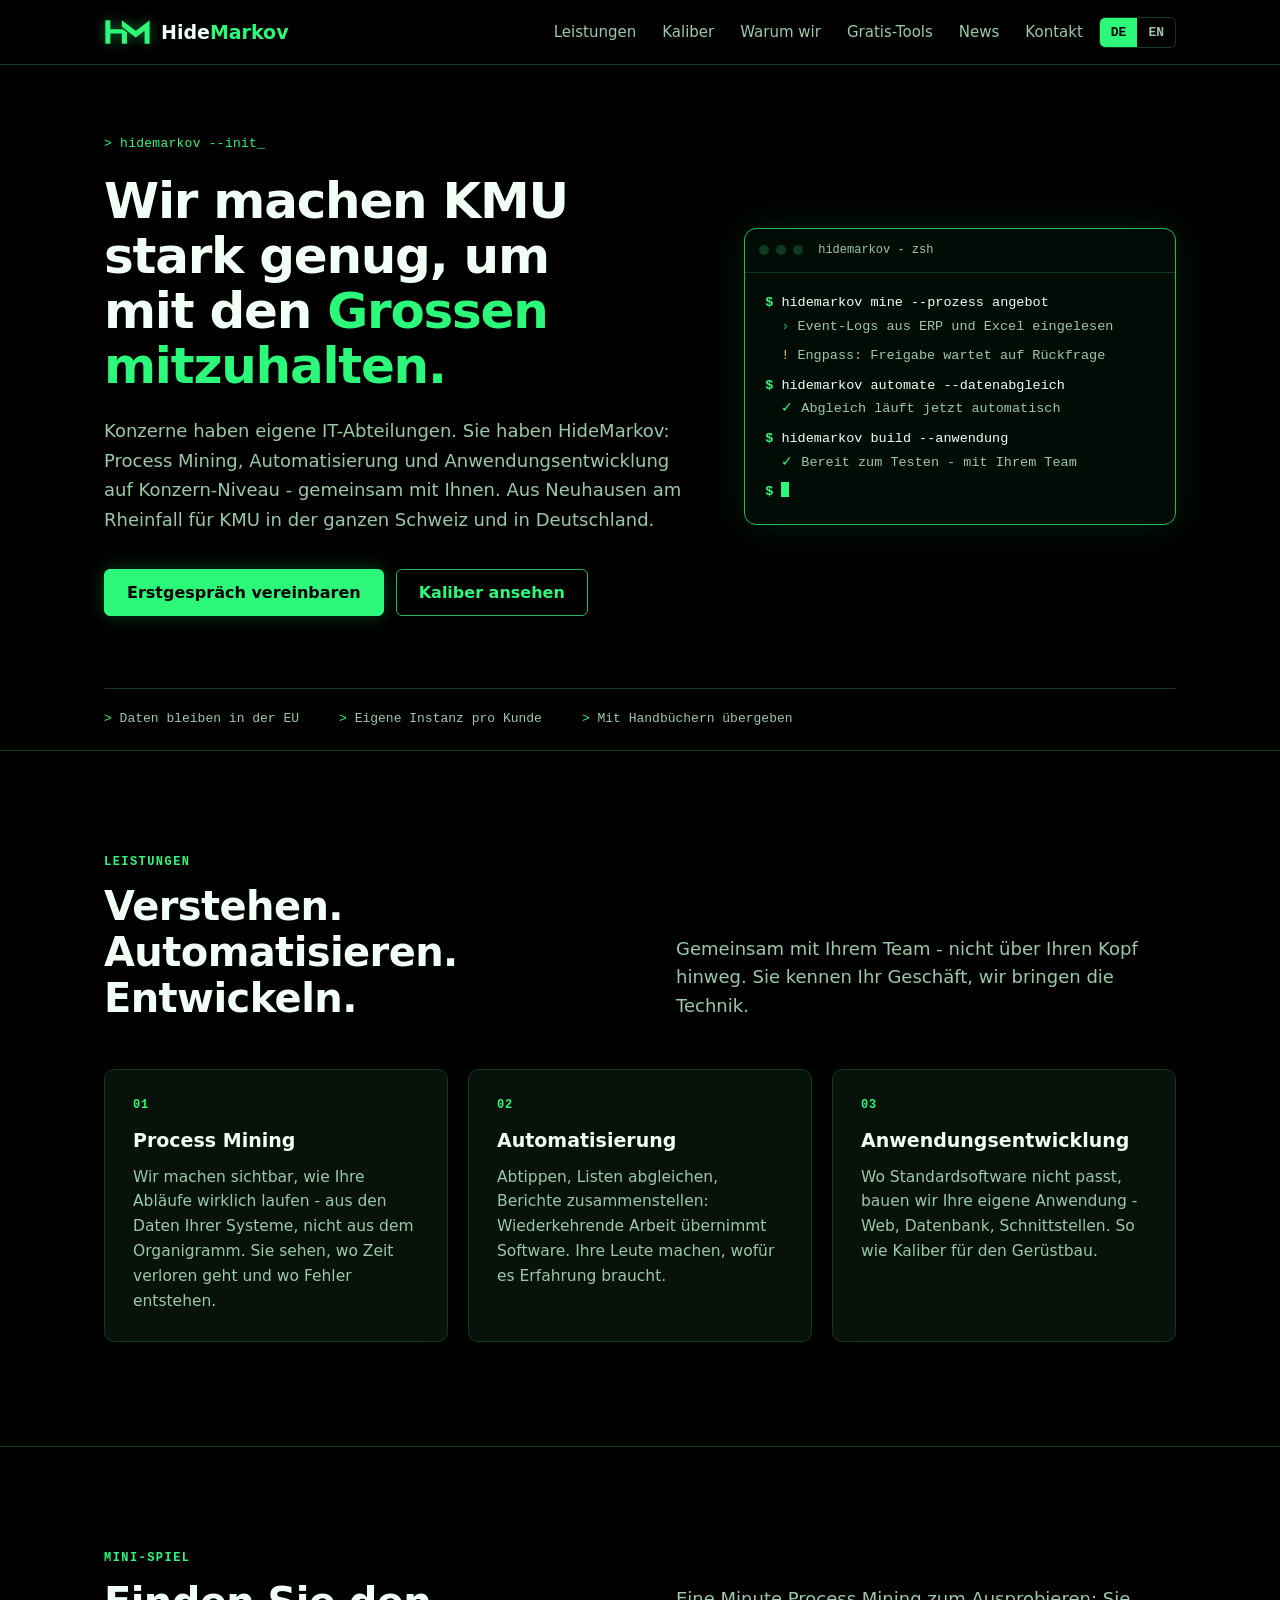
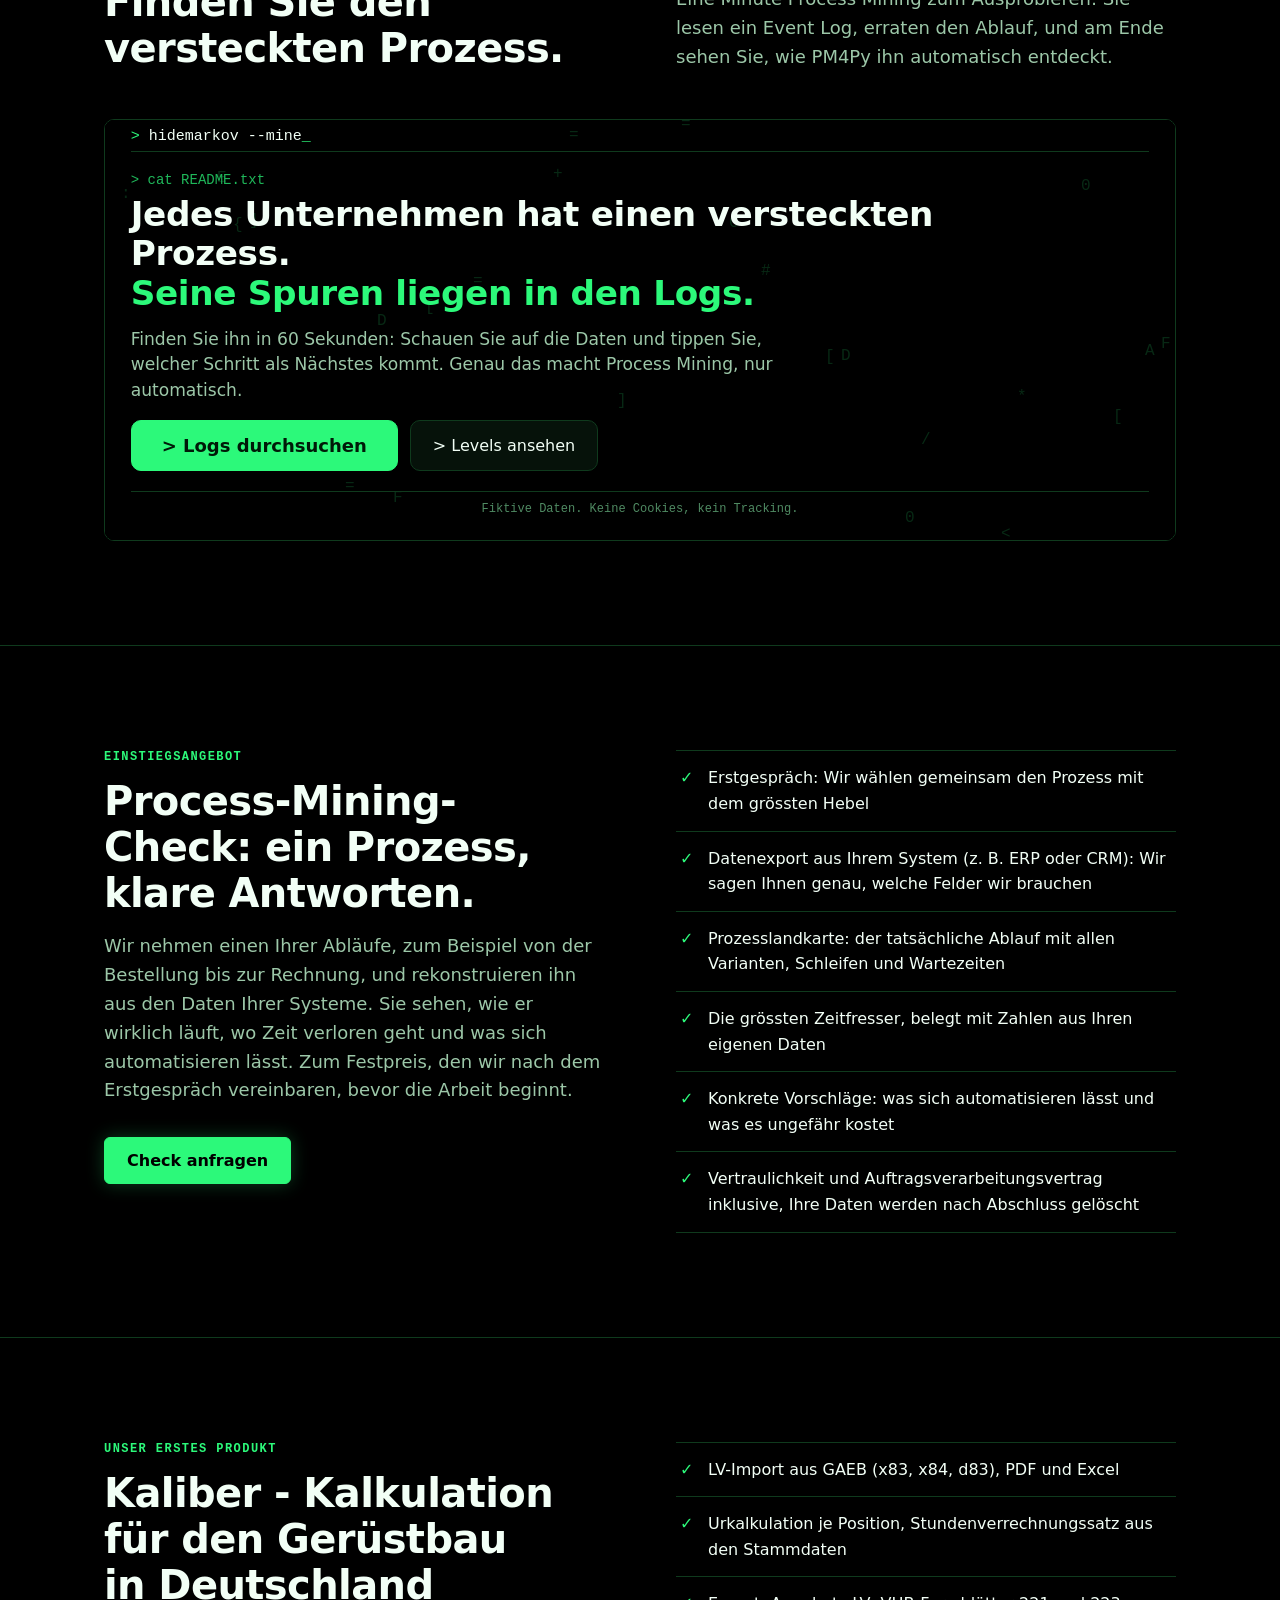
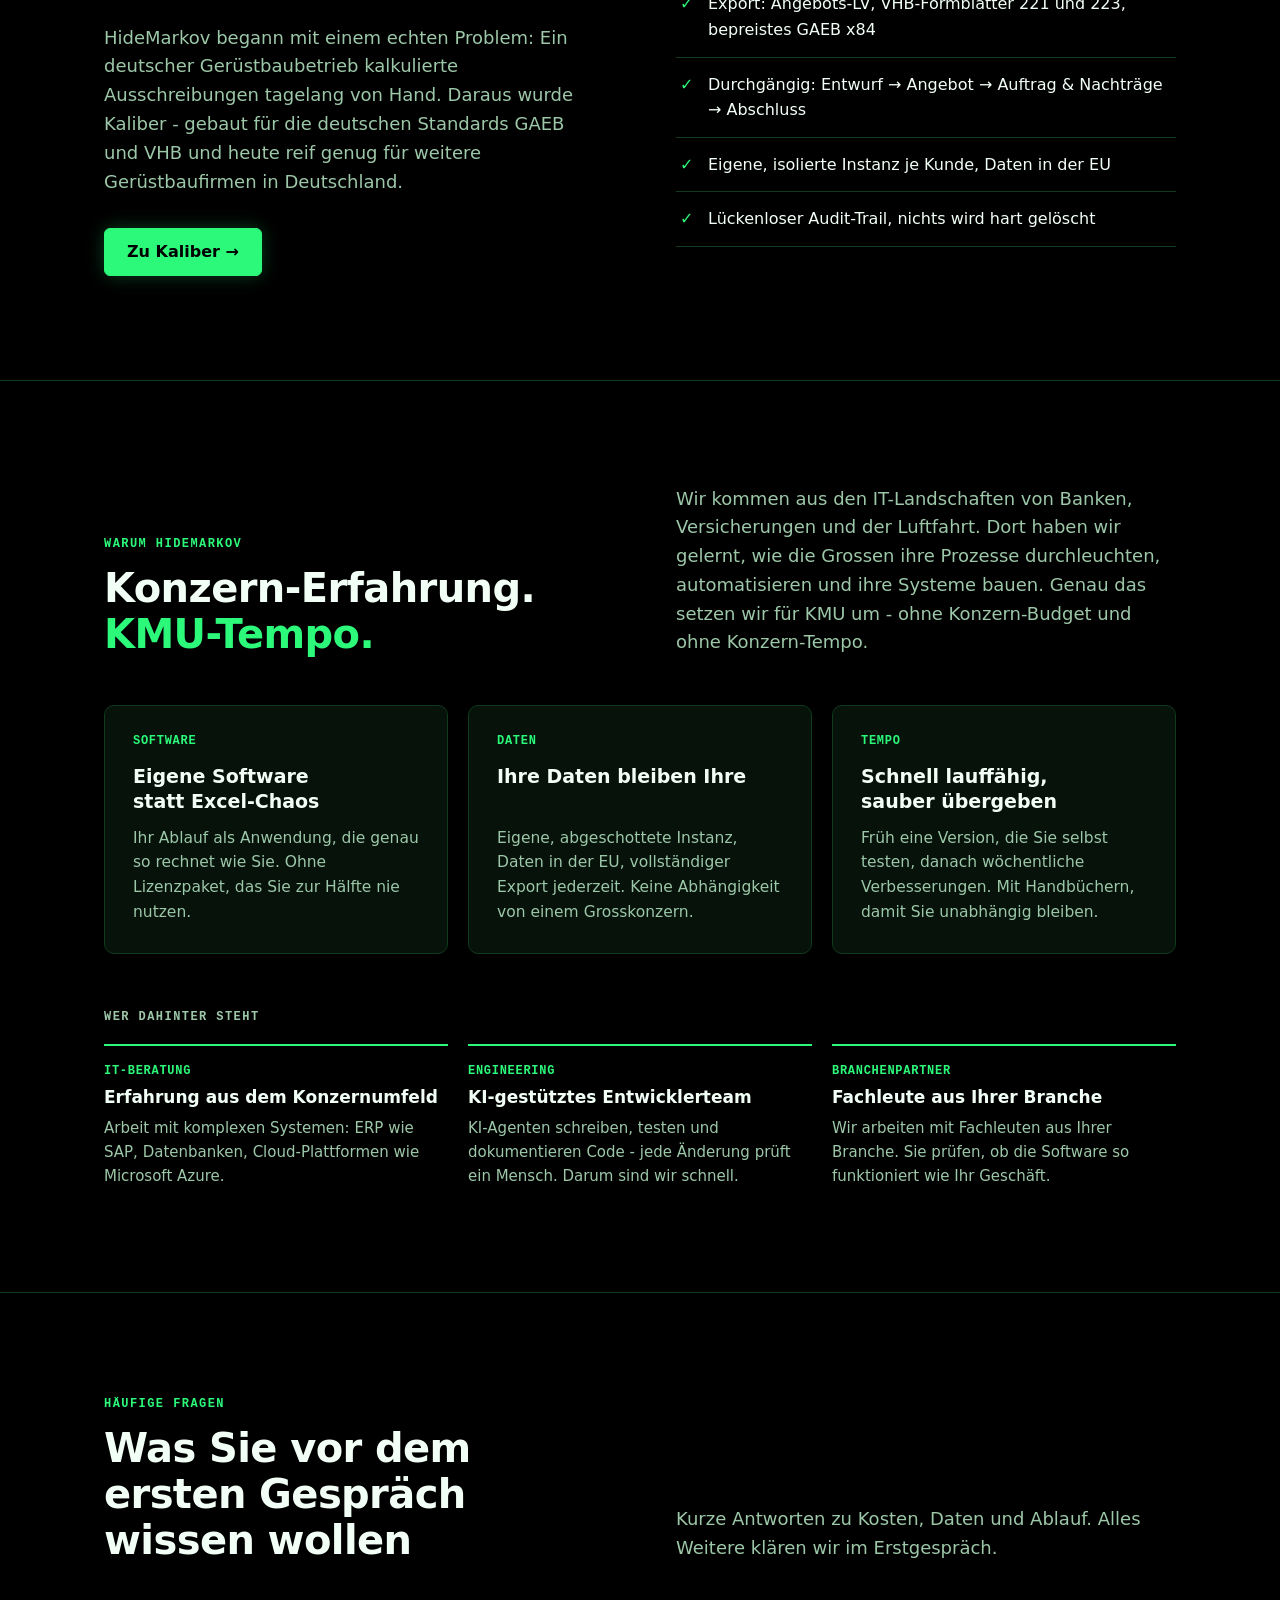
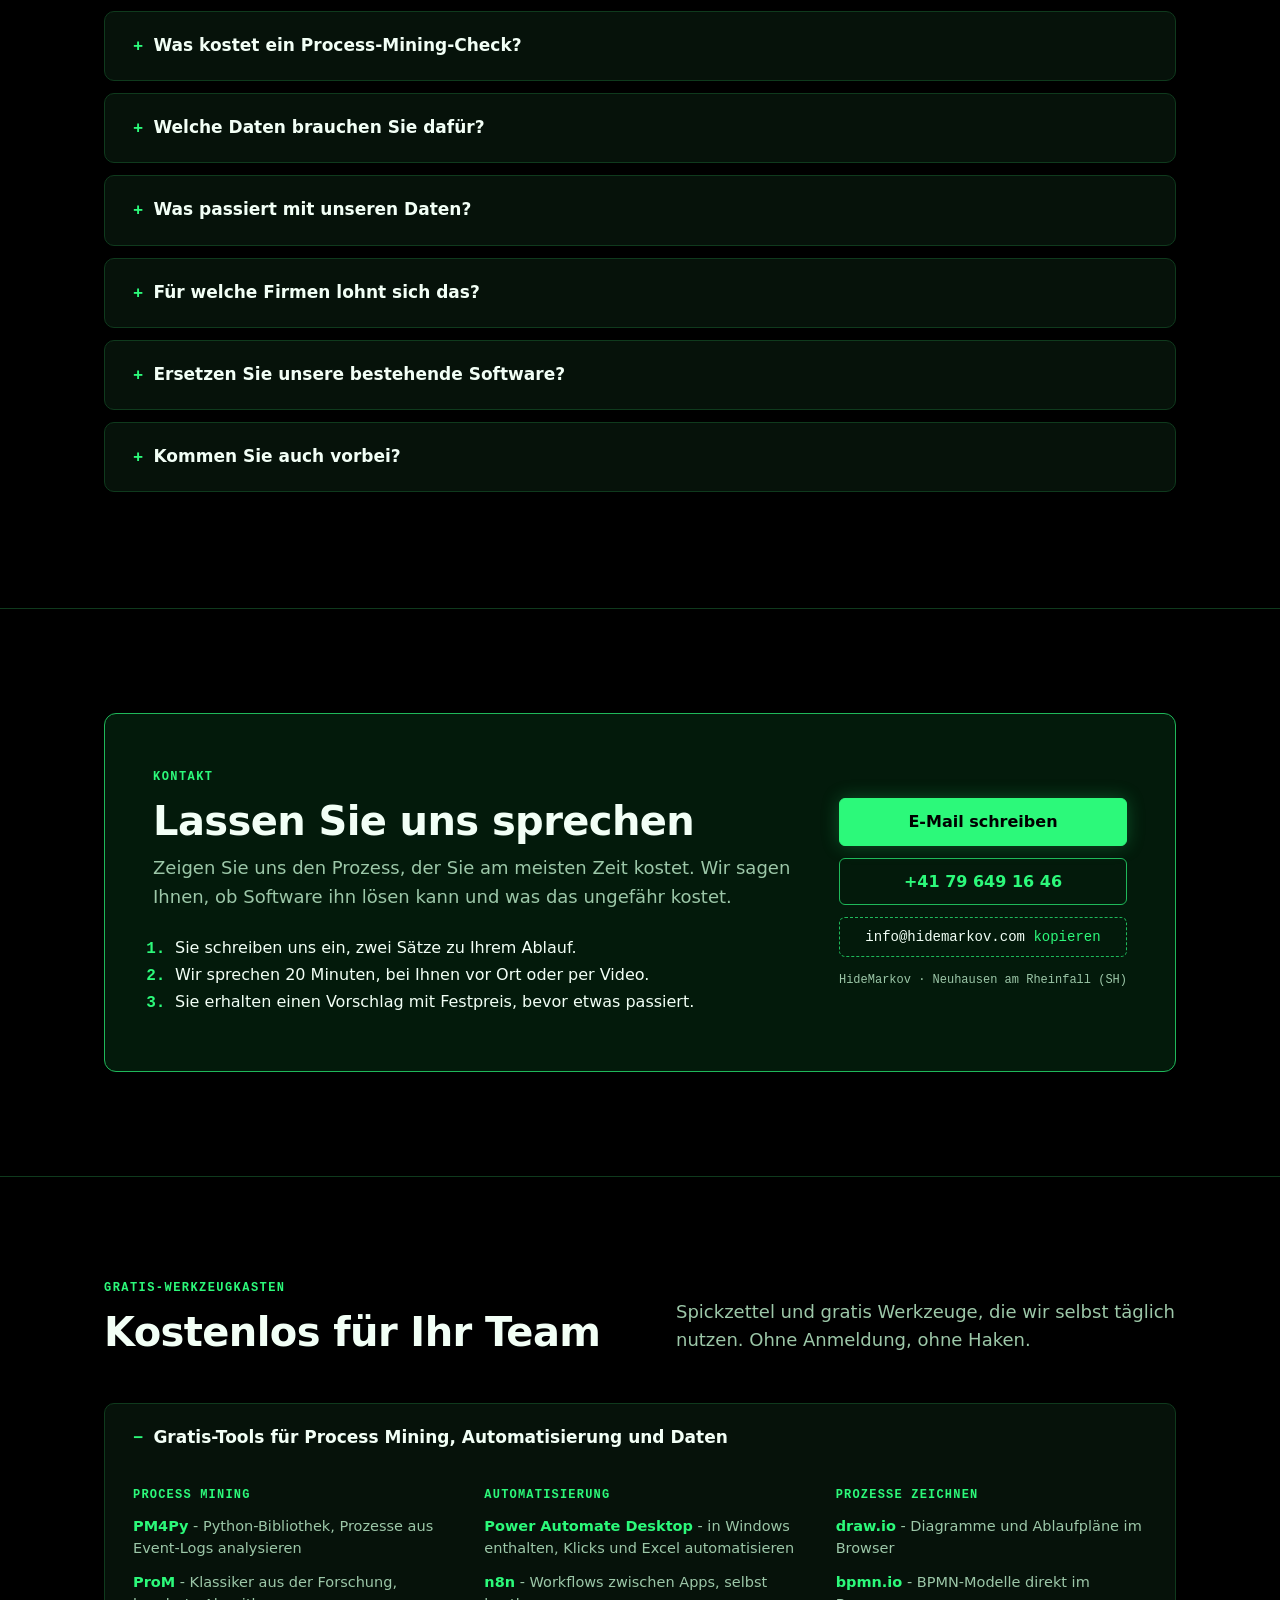
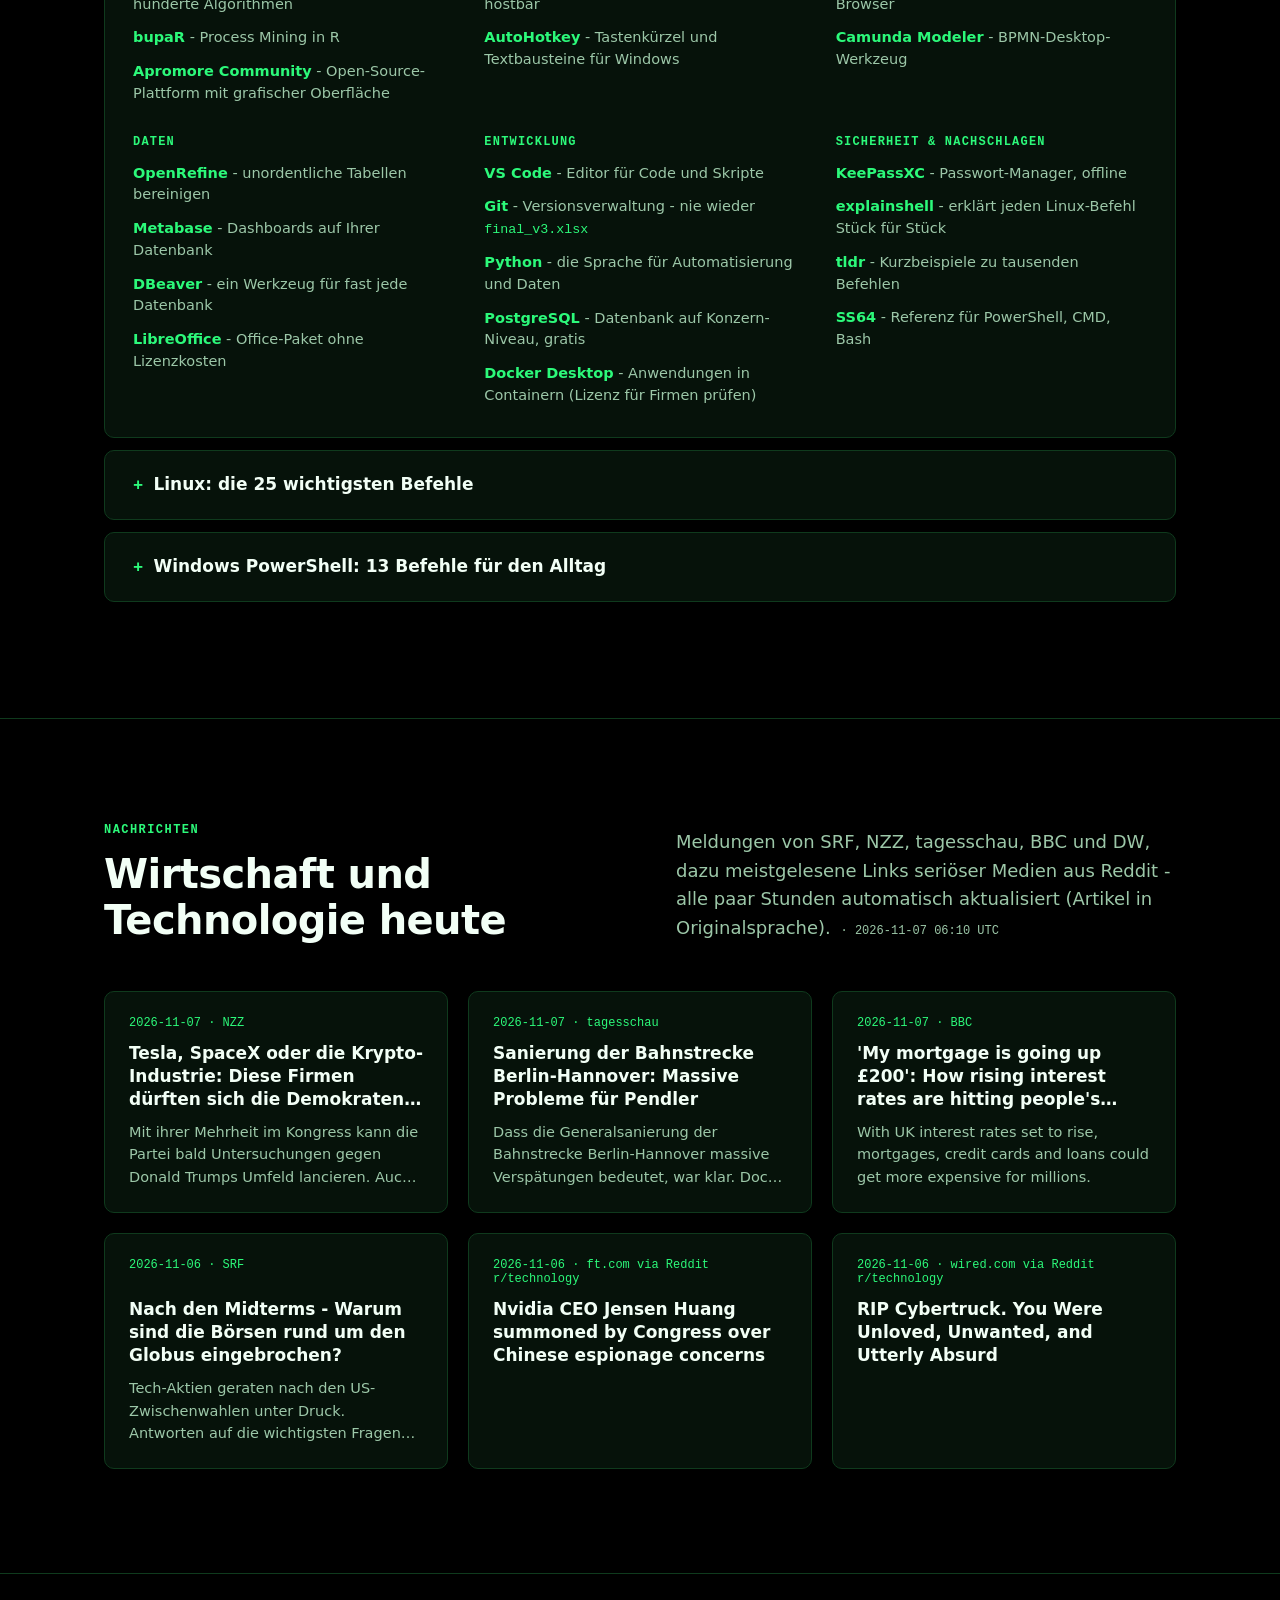
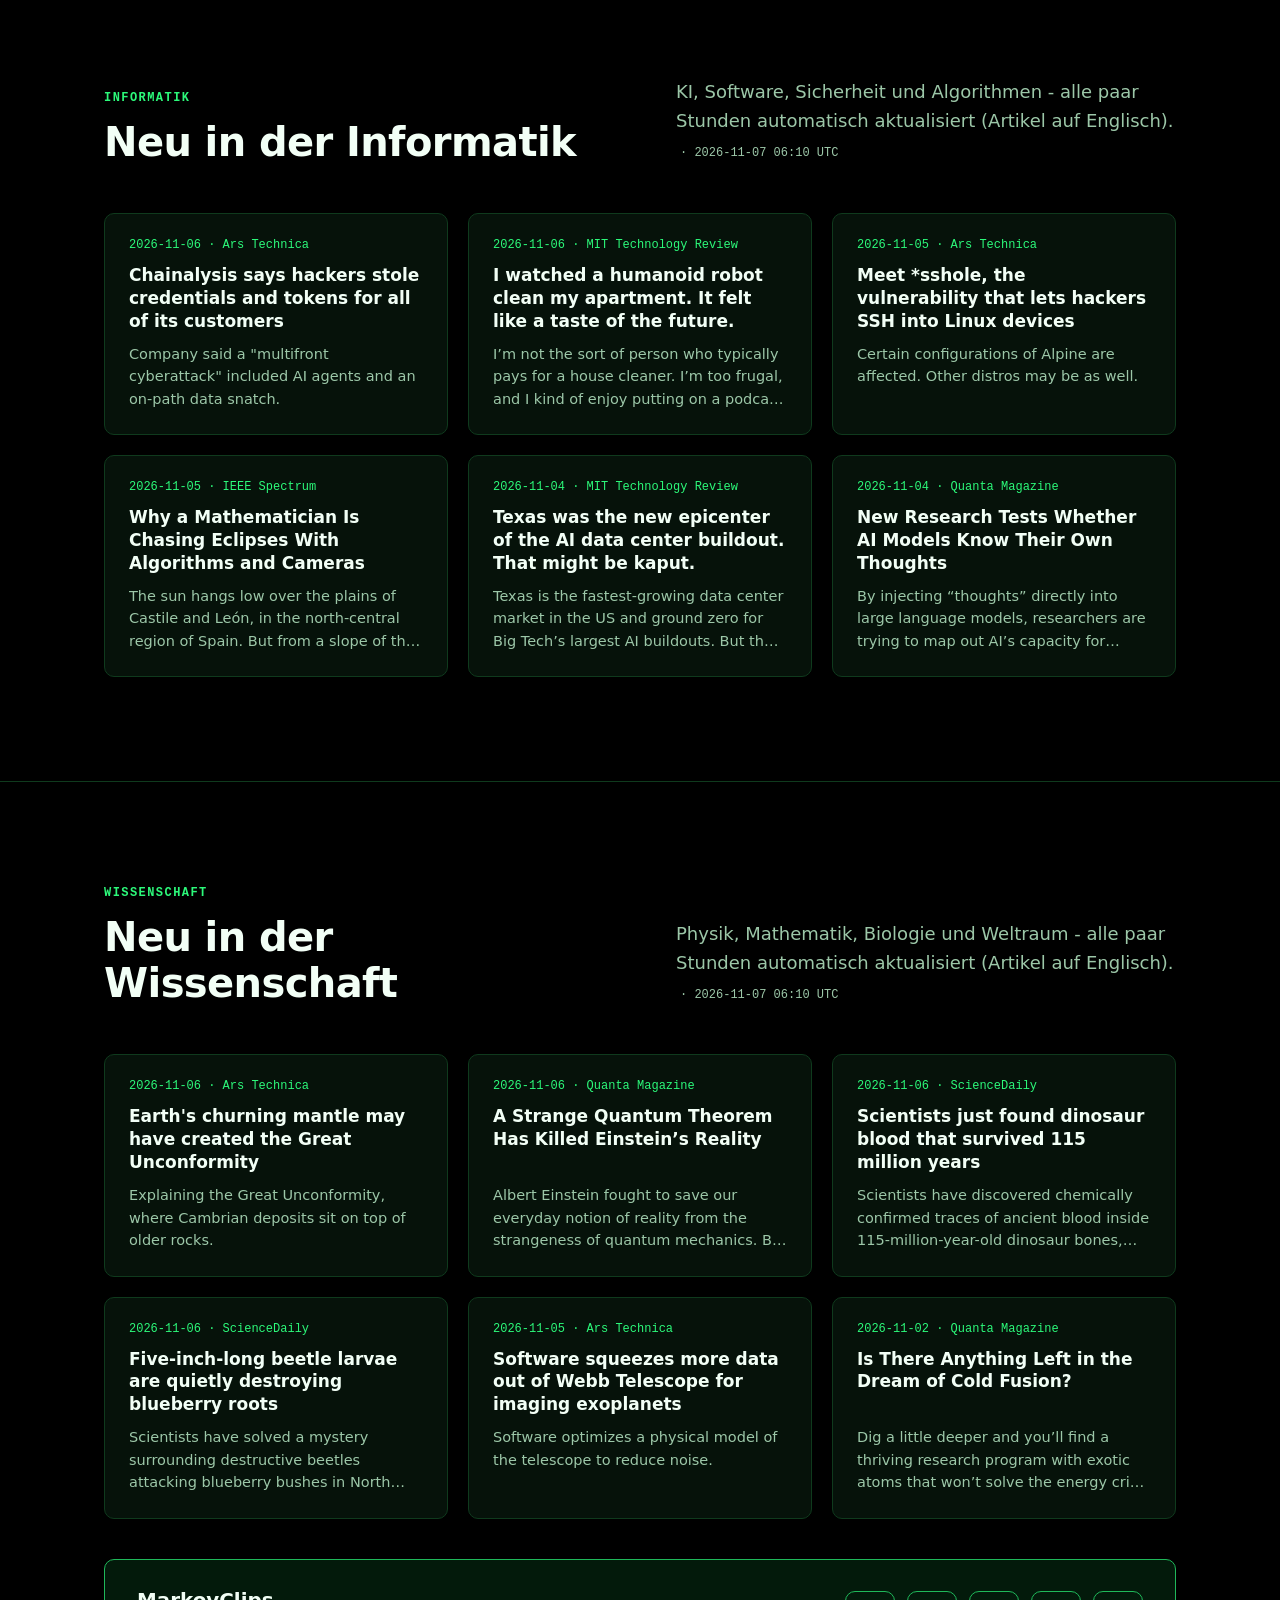
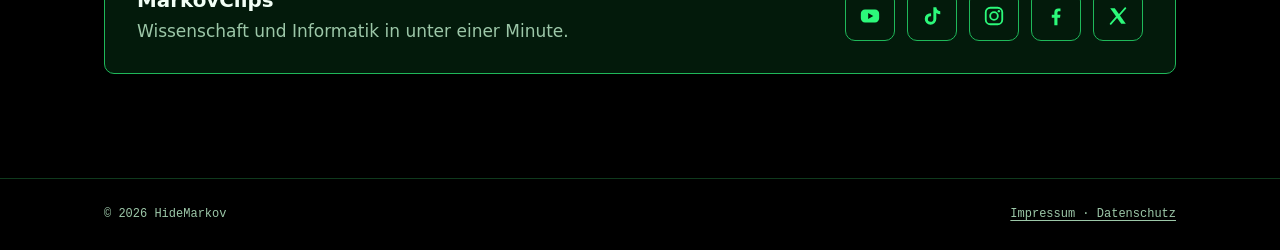
==== index.html @ f05dfc1f "Title and intro: SMEs in Switzerland and Germany, not only Schaffhausen" ====
<!doctype html>
<html lang="de">
<head>
<meta charset="utf-8">
<meta name="viewport" content="width=device-width, initial-scale=1">
<meta name="color-scheme" content="dark">
<title>Process Mining & Automatisierung für KMU in der Schweiz und Deutschland | HideMarkov</title>
<meta name="description" content="Process Mining, Automatisierung und eigene Software für KMU in der Schweiz und in Deutschland, aus Neuhausen am Rheinfall. Unverbindliches Erstgespräch, Festpreis vor Beginn.">
<meta name="robots" content="index, follow">
<meta name="theme-color" content="#000000">
<link rel="canonical" href="https://hidemarkov.com/">
<link rel="alternate" hreflang="de" href="https://hidemarkov.com/">
<link rel="alternate" hreflang="en" href="https://hidemarkov.com/en/">
<link rel="alternate" hreflang="x-default" href="https://hidemarkov.com/">
<link rel="icon" href="data:image/svg+xml,%3Csvg xmlns='http://www.w3.org/2000/svg' viewBox='421 204 694 384'%3E%3Cg fill='%232CF97A'%3E%3Cpath d='M441 224H515V355H699.5L760 401V568H685V420H515V568H441Z'/%3E%3Cpath d='M685 224L890 380L1095 224V568H1020V377L890 476L685 320Z'/%3E%3C/g%3E%3C/svg%3E">
<link rel="icon" type="image/png" sizes="32x32" href="/favicon-32.png">
<link rel="apple-touch-icon" href="/apple-touch-icon.png">
<meta property="og:type" content="website">
<meta property="og:site_name" content="HideMarkov">
<meta property="og:url" content="https://hidemarkov.com/">
<meta property="og:title" content="Process Mining & Automatisierung für KMU in der Schweiz und Deutschland | HideMarkov">
<meta property="og:description" content="Process Mining, Automatisierung und eigene Software für KMU in der Schweiz und in Deutschland, aus Neuhausen am Rheinfall. Unverbindliches Erstgespräch, Festpreis vor Beginn.">
<meta property="og:image" content="https://hidemarkov.com/og.png">
<meta property="og:image:width" content="1200">
<meta property="og:image:height" content="630">
<meta property="og:locale" content="de_CH">
<meta name="twitter:card" content="summary_large_image">
<meta name="twitter:title" content="Process Mining & Automatisierung für KMU in der Schweiz und Deutschland | HideMarkov">
<meta name="twitter:description" content="Process Mining, Automatisierung und eigene Software für KMU in der Schweiz und in Deutschland, aus Neuhausen am Rheinfall. Unverbindliches Erstgespräch, Festpreis vor Beginn.">
<meta name="twitter:image" content="https://hidemarkov.com/og.png">
<script type="application/ld+json">{"@context": "https://schema.org", "@type": "ProfessionalService", "name": "HideMarkov", "url": "https://hidemarkov.com/", "logo": "https://hidemarkov.com/icon-512.png", "image": "https://hidemarkov.com/og.png", "description": "Process Mining, Automatisierung und eigene Software für KMU in der Schweiz und in Deutschland, aus Neuhausen am Rheinfall. Unverbindliches Erstgespräch, Festpreis vor Beginn.", "email": "info@hidemarkov.com", "telephone": "+41 79 649 16 46", "address": {"@type": "PostalAddress", "streetAddress": "Charlottenweg 3a", "postalCode": "8212", "addressLocality": "Neuhausen am Rheinfall", "addressCountry": "CH"}, "areaServed": [{"@type": "AdministrativeArea", "name": "Kanton Schaffhausen"}, {"@type": "Country", "name": "Schweiz"}, {"@type": "Country", "name": "Deutschland"}], "knowsAbout": ["Process Mining", "Automation", "Application development"], "sameAs": ["https://www.youtube.com/@HideMarkov", "https://www.tiktok.com/@markovclips", "https://www.instagram.com/markovclips", "https://www.facebook.com/profile.php?id=61595314524714", "https://x.com/MarkovClips"]}</script>
<script type="application/ld+json">{"@context": "https://schema.org", "@type": "FAQPage", "mainEntity": [{"@type": "Question", "name": "Was kostet ein Process-Mining-Check?", "acceptedAnswer": {"@type": "Answer", "text": "Einen Festpreis, den wir nach dem Erstgespräch vereinbaren, bevor die Arbeit beginnt. Das Erstgespräch selbst ist unverbindlich."}}, {"@type": "Question", "name": "Welche Daten brauchen Sie dafür?", "acceptedAnswer": {"@type": "Answer", "text": "Einen Export aus dem System, in dem der Ablauf erfasst wird, zum Beispiel ERP, CRM, Ticketsystem oder Excel. Wir sagen Ihnen genau, welche Felder wir brauchen."}}, {"@type": "Question", "name": "Was passiert mit unseren Daten?", "acceptedAnswer": {"@type": "Answer", "text": "Wir unterschreiben eine Vertraulichkeitsvereinbarung und einen Auftragsverarbeitungsvertrag. Ihre Daten werden auf einem Rechner in der Schweiz ausgewertet und nach Abschluss gelöscht."}}, {"@type": "Question", "name": "Für welche Firmen lohnt sich das?", "acceptedAnswer": {"@type": "Answer", "text": "Für KMU mit Abläufen, die sich oft wiederholen und in einem System erfasst werden, zum Beispiel Offerten, Aufträge, Rapporte und Rechnungen in Handwerk, Bau, Handel oder Dienstleistung."}}, {"@type": "Question", "name": "Ersetzen Sie unsere bestehende Software?", "acceptedAnswer": {"@type": "Answer", "text": "Nein. Wir schauen, wo zwischen Ihren Programmen noch von Hand gearbeitet wird, und schliessen genau diese Lücken."}}, {"@type": "Question", "name": "Kommen Sie auch vorbei?", "acceptedAnswer": {"@type": "Answer", "text": "Ja. In der Region Schaffhausen kommen wir für das Erstgespräch gerne zu Ihnen, sonst sprechen wir per Video."}}]}</script>
<style>
  :root {
    --bg: #000000; --card: #06120a; --line: #0f3a1d;
    --green: #2CF97A; --green-dim: #1fb85a; --green-deep: #031a0b;
    --text: #f2fff6; --muted: #9cc7a8; --ink: #000000;
    --mono: "Cascadia Code", Consolas, "SFMono-Regular", Menlo, "Courier New", monospace;
  }
  * { box-sizing: border-box; }
  html { scroll-behavior: smooth; }
  body { margin: 0; background: var(--bg); color: var(--text); font: 17px/1.6 system-ui, -apple-system, "Segoe UI", Roboto, sans-serif; }
  a { color: var(--green); }
  .wrap { max-width: 1120px; margin: 0 auto; padding: 0 24px; }
  .g { color: var(--green); }

  header { position: sticky; top: 0; z-index: 10; background: rgba(0,0,0,.85); backdrop-filter: blur(8px); border-bottom: 1px solid var(--line); }
  header .wrap { display: flex; align-items: center; justify-content: space-between; height: 64px; gap: 16px; }
  .logo { display: flex; align-items: center; gap: 10px; text-decoration: none; color: var(--text); font-weight: 700; font-size: 19px; }
  .logo .mark { height: 26px; width: auto; filter: drop-shadow(0 0 6px rgba(44,249,122,.45)); }
  nav { display: flex; align-items: center; gap: 16px; }
  nav a { color: var(--muted); text-decoration: none; font-size: 15px; }
  nav a:hover { color: var(--green); }
  .lang { display: flex; border: 1px solid var(--line); border-radius: 6px; overflow: hidden; font: 600 13px/1 var(--mono); }
  .lang button { background: none; border: 0; color: var(--muted); padding: 8px 11px; cursor: pointer; font: inherit; }
  .lang button[aria-pressed="true"] { background: var(--green); color: var(--ink); }

  .hero { position: relative; overflow: hidden; padding: 72px 0 0; }
  .hero-grid { display: grid; grid-template-columns: minmax(0, 1.15fr) minmax(0, .85fr); gap: 56px; align-items: center; }
  .hero-grid .facts { grid-column: 1 / -1; }
  .term { background: rgba(3, 14, 7, .92); border: 1px solid var(--green-dim); border-radius: 12px; box-shadow: 0 0 40px rgba(44,249,122,.12); overflow: hidden; font: 13.5px/1.75 var(--mono); }
  .term-bar { display: flex; align-items: center; gap: 7px; padding: 11px 14px; border-bottom: 1px solid var(--line); color: var(--muted); font-size: 12px; }
  .term-bar i { width: 10px; height: 10px; border-radius: 50%; background: var(--line); }
  .term-bar span { margin-left: 8px; }
  .term-body { padding: 18px 20px 20px; }
  .term-body p { margin: 0; color: var(--text); white-space: nowrap; overflow: hidden; text-overflow: ellipsis; opacity: 0; animation: termIn .35s forwards; }
  .term-body b { color: var(--green); font-weight: 600; }
  .term-body .o { color: var(--muted); padding-left: 16px; margin-bottom: 6px; }
  .term-body .o::before { content: "› "; color: var(--green-dim); }
  .term-body .w::before { content: "! "; color: #f5c451; }
  .term-body .ok::before { content: "✓ "; color: var(--green); }
  .term-body .l1 { animation-delay: .2s; } .term-body .l2 { animation-delay: .7s; } .term-body .l3 { animation-delay: 1.2s; }
  .term-body .l4 { animation-delay: 1.8s; } .term-body .l5 { animation-delay: 2.3s; } .term-body .l6 { animation-delay: 2.9s; }
  .term-body .l7 { animation-delay: 3.4s; } .term-body .l8 { animation-delay: 3.9s; }
  .cur { display: inline-block; width: 8px; height: 15px; background: var(--green); vertical-align: -2px; animation: blink 1s steps(1) infinite; }
  @keyframes termIn { from { opacity: 0; transform: translateY(3px); } to { opacity: 1; transform: none; } }
  @media (max-width: 960px) { .hero-grid { grid-template-columns: 1fr; } .term { display: none; } }
  #rain { position: absolute; inset: 0; width: 100%; height: 100%; opacity: .45; }
  .hero::after { content: ""; position: absolute; inset: 0; background: linear-gradient(90deg, #000 0%, rgba(0,0,0,.95) 50%, rgba(0,0,0,.6) 80%, rgba(0,0,0,.35) 100%), linear-gradient(0deg, #000 0%, transparent 30%); pointer-events: none; }
  .hero .wrap { position: relative; z-index: 1; }
  .prompt { font: 13px/1 var(--mono); color: var(--green); margin-bottom: 24px; letter-spacing: .02em; }
  .prompt::after { content: "_"; animation: blink 1s steps(1) infinite; }
  @keyframes blink { 50% { opacity: 0; } }
  .hero h1 { font-size: clamp(34px, 4vw, 50px); line-height: 1.1; margin: 0 0 22px; letter-spacing: -0.025em; text-wrap: balance; }
  h2, h3 { text-wrap: balance; }
  .hero-text > p { font-size: 18px; line-height: 1.65; color: var(--muted); max-width: 580px; margin: 0 0 34px; }
  .btn { display: inline-flex; align-items: center; gap: 6px; background: var(--green); color: var(--ink); padding: 13px 22px; border: 1px solid var(--green); border-radius: 6px; text-decoration: none; font-weight: 700; font-size: 16px; line-height: 1.2; box-shadow: 0 0 18px rgba(44,249,122,.25); }
  .actions { display: flex; flex-wrap: wrap; gap: 12px; }
  .btn:hover { box-shadow: 0 0 26px rgba(44,249,122,.5); }
  .btn.ghost { background: transparent; color: var(--green); border: 1px solid var(--green-dim); box-shadow: none; }
  .facts { display: flex; flex-wrap: wrap; gap: 12px 40px; margin-top: 16px; padding: 22px 0 24px; border-top: 1px solid var(--line); color: var(--muted); font: 13px var(--mono); }
  .facts > span::before { content: "> "; color: var(--green); }

  section { padding: 104px 0; border-top: 1px solid var(--line); }
  h2 { font-size: clamp(28px, 3.4vw, 40px); line-height: 1.15; margin: 0 0 16px; letter-spacing: -0.015em; }
  h3 { line-height: 1.3; }
  .kicker { font: 600 12px var(--mono); color: var(--green); text-transform: uppercase; letter-spacing: .12em; margin-bottom: 14px; }
  .lead { color: var(--muted); font-size: 18px; line-height: 1.6; max-width: 640px; margin: 0 0 48px; }
  .sub { font: 600 12px var(--mono); color: var(--muted); text-transform: uppercase; letter-spacing: .12em; margin: 56px 0 20px; }

  .grid { display: grid; grid-template-columns: repeat(3, 1fr); gap: 20px; }
  @media (max-width: 900px) { .grid { grid-template-columns: 1fr; } }
  .card { background: var(--card); border: 1px solid var(--line); border-radius: 10px; padding: 28px; transition: border-color .2s, box-shadow .2s; }
  .card:hover { border-color: var(--green-dim); box-shadow: 0 0 22px rgba(44,249,122,.12); }
  .card h3 { margin: 0 0 12px; font-size: 19px; }
  .card p { margin: 0; color: var(--muted); font-size: 15.5px; line-height: 1.6; }
  .tag { display: block; font: 600 12px var(--mono); color: var(--green); letter-spacing: .06em; margin-bottom: 16px; }
  .stack { margin-top: 16px; font: 13px var(--mono); color: var(--green-dim); border-top: 1px solid var(--line); padding-top: 12px; }

  .game-frame { background: #000; border: 1px solid var(--line); border-radius: 10px; overflow: hidden; transition: border-color .2s, box-shadow .2s; }
  .game-frame:hover, .game-frame:focus-within { border-color: var(--green-dim); box-shadow: 0 0 24px rgba(44, 249, 122, .12); }
  .game-frame iframe { display: block; width: 100%; height: 640px; border: 0; background: #000; }
  .feature { display: grid; grid-template-columns: 1fr 1fr; gap: 72px; align-items: start; }
  .feature .lead { margin-bottom: 32px; }
  @media (max-width: 860px) { .feature { grid-template-columns: 1fr; } }
  ul.check { list-style: none; padding: 0; margin: 0; }
  ul.check li { padding: 14px 0 14px 32px; position: relative; border-bottom: 1px solid var(--line); color: var(--text); font-size: 16px; }
  ul.check li:first-child { border-top: 1px solid var(--line); }
  ul.check li::before { content: "✓"; position: absolute; left: 4px; top: 14px; color: var(--green); font-weight: 700; }


  .cta-box { border: 1px solid var(--green-dim); border-radius: 12px; background: var(--green-deep); padding: 56px 48px; display: flex; flex-wrap: wrap; align-items: center; justify-content: space-between; gap: 32px; }
  .cta-box h2 { margin-bottom: 10px; }
  .cta-box .lead { margin: 0; }
  .cta-text { flex: 1 1 420px; }
  ol.steps { margin: 22px 0 0; padding-left: 22px; color: var(--text); font-size: 16px; line-height: 1.7; }
  ol.steps li::marker { color: var(--green); font-family: var(--mono); font-weight: 700; }
  .contact-actions { display: flex; flex-direction: column; align-items: stretch; gap: 12px; min-width: 260px; }
  .contact-actions .btn { justify-content: center; }
  .copy-mail { background: transparent; border: 1px dashed var(--green-dim); border-radius: 6px; color: var(--text); padding: 11px 16px; font: 14px var(--mono); cursor: pointer; }
  .copy-mail .copy-label { color: var(--green); }
  .copy-mail:hover, .copy-mail:focus-visible { border-color: var(--green); }
  .where { margin: 4px 0 0; color: var(--muted); font: 12px var(--mono); text-align: center; }
  .faq summary { font-weight: 600; }
  .faq p { margin: 0; color: var(--text); }
  @media (max-width: 600px) { .contact-actions { min-width: 0; width: 100%; } }

  .legal { border-top: 1px solid var(--line); font-size: 13px; color: var(--muted); }
  .legal summary { display: flex; justify-content: space-between; gap: 16px; padding-top: 28px; padding-bottom: 28px; cursor: pointer; font: 12px var(--mono); color: var(--muted); list-style: none; }
  .legal-link { text-decoration: underline; text-underline-offset: 3px; }
  .legal summary::-webkit-details-marker { display: none; }
  .legal summary:hover .legal-link { color: var(--green); }
  .legal[open] { padding-bottom: 28px; }
  .legal h2 { font-size: 15px; color: var(--text); margin: 18px 0 6px; }
  .legal p { margin: 0; }

  .acc { border: 1px solid var(--line); border-radius: 10px; background: var(--card); margin-bottom: 12px; }
  .acc summary { cursor: pointer; padding: 20px 28px; font-weight: 700; list-style: none; }
  .acc summary::-webkit-details-marker { display: none; }
  .acc summary::before { content: "+ "; color: var(--green); font-family: var(--mono); }
  .acc[open] summary::before { content: "− "; }
  .acc > div { padding: 0 28px 24px; }
  .tbl { overflow-x: auto; }
  .tbl table { width: 100%; border-collapse: collapse; font-size: 15px; }
  .tbl td { padding: 8px 10px; border-top: 1px solid var(--line); vertical-align: top; color: var(--muted); }
  .tbl td:first-child { white-space: nowrap; width: 1%; }
  code { font-family: var(--mono); color: var(--green); font-size: .92em; }
  .tools { display: grid; grid-template-columns: repeat(3, 1fr); gap: 8px 40px; }
  @media (max-width: 900px) { .tools { grid-template-columns: 1fr; } }
  .toolgroup h4 { margin: 16px 0 8px; font: 600 12px var(--mono); color: var(--green); text-transform: uppercase; letter-spacing: .1em; }
  .toolgroup ul { list-style: none; padding: 0; margin: 0; }
  .toolgroup li { padding: 6px 0; color: var(--muted); font-size: 14.5px; line-height: 1.5; }
  .toolgroup a { font-weight: 600; text-decoration: none; }
  .news { display: grid; grid-template-columns: repeat(3, 1fr); gap: 20px; }
  @media (max-width: 900px) { .news { grid-template-columns: 1fr; } }
  .news a.item { display: flex; flex-direction: column; background: var(--card); border: 1px solid var(--line); border-radius: 10px; padding: 24px; text-decoration: none; color: var(--text); transition: border-color .2s, box-shadow .2s; }
  .news a.item:hover { border-color: var(--green-dim); box-shadow: 0 0 22px rgba(44,249,122,.12); }
  .news .meta { font: 12px var(--mono); color: var(--green); margin-bottom: 12px; }
  .news .t { font-weight: 700; font-size: 17px; line-height: 1.35; display: -webkit-box; -webkit-line-clamp: 3; -webkit-box-orient: vertical; overflow: hidden; }
  .news .s { color: var(--muted); font-size: 14.5px; line-height: 1.55; margin-top: 10px; display: -webkit-box; -webkit-line-clamp: 3; -webkit-box-orient: vertical; overflow: hidden; }
  .upd, .muted { color: var(--muted); font: 12px var(--mono); }
  .clips { display: flex; flex-wrap: wrap; align-items: center; justify-content: space-between; gap: 24px; margin-top: 40px; padding: 28px 32px; border: 1px solid var(--green-dim); border-radius: 10px; background: var(--green-deep); }
  .clips h3 { margin: 0 0 4px; }
  .clips p { margin: 0; color: var(--muted); }
  .clip-links { display: flex; flex-wrap: wrap; gap: 12px; }
  @media (max-width: 600px) { .tools, .news { grid-template-columns: 1fr; } }
  .team { display: grid; grid-template-columns: repeat(3, 1fr); gap: 20px; }
  @media (max-width: 900px) { .team { grid-template-columns: 1fr; } }
  .member { border-top: 2px solid var(--green); padding-top: 18px; }
  .member h3 { margin: 0 0 8px; font-size: 17px; }
  .member p { margin: 0; color: var(--muted); font-size: 15px; line-height: 1.6; }
  .member .tag { margin-bottom: 8px; }
  .upd { display: inline-block; margin-left: 4px; }
  @media (max-width: 600px) { section { padding: 72px 0; } .hero { padding: 56px 0 0; } .hero-grid { gap: 40px; } .facts { margin-top: 0; gap: 10px; flex-direction: column; } .cta-box { padding: 36px 24px; } .feature { gap: 40px; } }
  .soc { display: grid; place-items: center; width: 50px; height: 50px; border: 1px solid var(--green-dim); border-radius: 10px; color: var(--green); transition: background .2s, color .2s, box-shadow .2s; }
  .soc svg { width: 22px; height: 22px; }
  .soc:hover, .soc:focus-visible { background: var(--green); color: var(--ink); box-shadow: 0 0 22px rgba(44,249,122,.5); }
  .btn.ghost:hover, .btn.ghost:focus-visible { background: rgba(44,249,122,.1); box-shadow: 0 0 22px rgba(44,249,122,.35); }
  @media (max-width: 600px) { .clips { padding: 24px; } .clip-links { gap: 10px; } .soc { width: 44px; height: 44px; } }
  @media (max-width: 760px) { .hero::after { background: rgba(0,0,0,.86); } }
  .head { display: grid; grid-template-columns: minmax(0, 1fr) minmax(0, 1fr); gap: 24px 72px; align-items: end; margin-bottom: 48px; }
  .head h2 { margin-bottom: 0; }
  .head .lead { margin: 0; max-width: none; }
  @media (max-width: 900px) { .head { grid-template-columns: 1fr; } }
  .grid > .card, .team > .member { display: grid; grid-template-rows: subgrid; grid-row: span 3; row-gap: 0; }
  .grid > .card > p, .team > .member > p { align-self: start; }
  .news > a.item { display: grid; grid-template-rows: subgrid; grid-row: span 3; row-gap: 0; align-content: start; }
  .news .s { align-self: start; }
  /* menu */
  .menu { display: none; background: none; border: 1px solid var(--line); border-radius: 6px; color: var(--green); width: 40px; height: 36px; cursor: pointer; font: 18px/1 var(--mono); }
  .navlinks { display: flex; align-items: center; gap: 26px; }
  @media (max-width: 900px) {
    .menu { display: inline-grid; place-items: center; }
    .navlinks { display: none; position: absolute; top: 64px; left: 0; right: 0; flex-direction: column; align-items: stretch; gap: 0; background: #000; z-index: 20; box-shadow: 0 24px 40px rgba(0,0,0,.8); border-bottom: 1px solid var(--line); padding: 8px 24px 16px; }
    .navlinks a { display: block; padding: 14px 0; border-bottom: 1px solid var(--line); font-size: 16px; }
    .navlinks a:last-child { border-bottom: 0; }
    header.open .navlinks { display: flex; }
  }
  @media (min-width: 1700px) {
    html { font-size: 17.5px; }
    .wrap { max-width: 1360px; }
    body { font-size: 18px; }
    .hero h1 { font-size: 60px; }
    .hero-text > p, .lead { font-size: 19px; }
    h2 { font-size: 46px; }
    .card h3 { font-size: 21px; }
    .card p, .member p { font-size: 16.5px; }
    .term { font-size: 15px; }
    section { padding: 128px 0; }
  }
  @media (min-width: 2300px) {
    .wrap { max-width: 1560px; }
    body { font-size: 19px; }
    .hero h1 { font-size: 68px; }
    h2 { font-size: 52px; }
    .term { font-size: 16px; }
  }
  [data-lang="en"] .de, [data-lang="de"] .en { display: none; }
  @media (prefers-reduced-motion: reduce) { #rain { display: none; } .prompt::after, .cur { animation: none; } .term-body p { animation: none; opacity: 1; } }
</style>
</head>
<body data-lang="de">

<header>
  <div class="wrap">
    <a class="logo" href="#top" aria-label="HideMarkov">
      <svg class="mark" viewBox="421 204 694 384" aria-hidden="true"><g fill="#2CF97A"><path d="M441 224H515V355H699.5L760 401V568H685V420H515V568H441Z"/><path d="M685 224L890 380L1095 224V568H1020V377L890 476L685 320Z"/></g></svg>
      <span>Hide<span class="g">Markov</span></span>
    </a>
    <nav>
      <div class="navlinks" id="navlinks">
        <a href="#leistungen">Leistungen</a>
        <a href="#kaliber">Kaliber</a>
        <a href="#warum">Warum wir</a>
        <a href="#werkzeuge">Gratis-Tools</a>
        <a href="#nachrichten">News</a>
        <a href="#kontakt">Kontakt</a>
      </div>
      <div class="lang" role="group" aria-label="Sprache / Language">
        <button type="button" data-set="de" aria-pressed="true">DE</button>
        <button type="button" data-set="en" aria-pressed="false">EN</button>
      </div>
      <button class="menu" type="button" aria-label="Menü / Menu" aria-expanded="false" aria-controls="navlinks">☰</button>
    </nav>
  </div>
</header>

<main id="top">
  <div class="hero">
    <canvas id="rain" aria-hidden="true"></canvas>
    <div class="wrap hero-grid">
      <div class="hero-text">
      <div class="prompt">&gt; hidemarkov --init</div>
      <h1>
        Wir machen KMU stark genug, um mit den <span class="g">Grossen mitzuhalten.</span>
        
      </h1>
      <p>
        Konzerne haben eigene IT-Abteilungen. Sie haben HideMarkov: Process Mining, Automatisierung und Anwendungsentwicklung auf Konzern-Niveau - gemeinsam mit Ihnen. Aus Neuhausen am Rheinfall für KMU in der ganzen Schweiz und in Deutschland.
        
      </p>
      <div class="actions">
        <a class="btn" href="#kontakt">Erstgespräch vereinbaren</a>
        <a class="btn ghost" href="#kaliber">Kaliber ansehen</a>
      </div>
      </div>
      <div class="term" aria-hidden="true">
        <div class="term-bar"><i></i><i></i><i></i><span>hidemarkov - zsh</span></div>
        <div class="term-body">
          <p class="l1"><b>$</b> hidemarkov mine --prozess angebot</p>
          <p class="l2 o">Event-Logs aus ERP und Excel eingelesen</p>
          <p class="l3 o w">Engpass: Freigabe wartet auf Rückfrage</p>
          <p class="l4"><b>$</b> hidemarkov automate --datenabgleich</p>
          <p class="l5 o ok">Abgleich läuft jetzt automatisch</p>
          <p class="l6"><b>$</b> hidemarkov build --anwendung</p>
          <p class="l7 o ok">Bereit zum Testen - mit Ihrem Team</p>
          <p class="l8"><b>$</b> <span class="cur"></span></p>
        </div>
      </div>
      <div class="facts">
        <span>Daten bleiben in der EU</span>
        <span>Eigene Instanz pro Kunde</span>
        <span>Mit Handbüchern übergeben</span>
      </div>
    </div>
  </div>

  <section id="leistungen">
    <div class="wrap">
      <div class="head">
        <div>
          <div class="kicker">Leistungen</div>
          <h2>Verstehen. Automatisieren. Entwickeln.</h2>
        </div>
        <p class="lead">
        Gemeinsam mit Ihrem Team - nicht über Ihren Kopf hinweg. Sie kennen Ihr Geschäft, wir bringen die Technik.
        
      </p>
      </div>
      <div class="grid">
        <div class="card">
          <div class="tag">01</div>
          <h3>Process Mining</h3>
          <p>Wir machen sichtbar, wie Ihre Abläufe wirklich laufen - aus den Daten Ihrer Systeme, nicht aus dem Organigramm. Sie sehen, wo Zeit verloren geht und wo Fehler entstehen.</p>
        </div>
        <div class="card">
          <div class="tag">02</div>
          <h3>Automatisierung</h3>
          <p>Abtippen, Listen abgleichen, Berichte zusammenstellen: Wiederkehrende Arbeit übernimmt Software. Ihre Leute machen, wofür es Erfahrung braucht.</p>
        </div>
        <div class="card">
          <div class="tag">03</div>
          <h3>Anwendungsentwicklung</h3>
          <p>Wo Standardsoftware nicht passt, bauen wir Ihre eigene Anwendung - Web, Datenbank, Schnittstellen. So wie Kaliber für den Gerüstbau.</p>
        </div>
      </div>
    </div>
  </section>

  <section id="spiel">
    <div class="wrap">
      <div class="head">
        <div>
          <div class="kicker">Mini-Spiel</div>
          <h2>Finden Sie den versteckten Prozess.</h2>
        </div>
        <p class="lead">
        Eine Minute Process Mining zum Ausprobieren: Sie lesen ein Event Log, erraten den Ablauf, und am Ende sehen Sie, wie PM4Py ihn automatisch entdeckt.
        
      </p>
      </div>
      <div class="game-frame">
        <iframe id="hm-game" title="Process Mining Mini-Spiel / mini game" loading="lazy"></iframe>
        <noscript><p class="lead"><a href="/game/">Process Mining Mini-Spiel / mini game</a></p></noscript>
      </div>
    </div>
  </section>

  <section id="einstieg">
    <div class="wrap feature">
      <div>
        <div class="kicker">Einstiegsangebot</div>
        <h2>Process-Mining-Check: ein Prozess, klare Antworten.</h2>
        <p class="lead">
          Wir nehmen einen Ihrer Abläufe, zum Beispiel von der Bestellung bis zur Rechnung, und rekonstruieren ihn aus den Daten Ihrer Systeme. Sie sehen, wie er wirklich läuft, wo Zeit verloren geht und was sich automatisieren lässt. Zum Festpreis, den wir nach dem Erstgespräch vereinbaren, bevor die Arbeit beginnt.
          
        </p>
        <a class="btn" href="mailto:info@hidemarkov.com?subject=Process-Mining-Check">Check anfragen</a>
      </div>
      <ul class="check">
        <li>Erstgespräch: Wir wählen gemeinsam den Prozess mit dem grössten Hebel</li>
        <li>Datenexport aus Ihrem System (z. B. ERP oder CRM): Wir sagen Ihnen genau, welche Felder wir brauchen</li>
        <li>Prozesslandkarte: der tatsächliche Ablauf mit allen Varianten, Schleifen und Wartezeiten</li>
        <li>Die grössten Zeitfresser, belegt mit Zahlen aus Ihren eigenen Daten</li>
        <li>Konkrete Vorschläge: was sich automatisieren lässt und was es ungefähr kostet</li>
        <li>Vertraulichkeit und Auftragsverarbeitungsvertrag inklusive, Ihre Daten werden nach Abschluss gelöscht</li>
      </ul>
    </div>
  </section>

  <section id="kaliber">
    <div class="wrap feature">
      <div>
        <div class="kicker">Unser erstes Produkt</div>
        <h2>Kaliber - Kalkulation für den Gerüstbau in Deutschland</h2>
        <p class="lead">
          HideMarkov begann mit einem echten Problem: Ein deutscher Gerüstbaubetrieb kalkulierte Ausschreibungen tagelang von Hand. Daraus wurde Kaliber - gebaut für die deutschen Standards GAEB und VHB und heute reif genug für weitere Gerüstbaufirmen in Deutschland.
          
        </p>
        <a class="btn" href="https://scheibler-beratung.de/kaliber" target="_blank" rel="noopener">Zu Kaliber →</a>
      </div>
      <ul class="check">
        <li>LV-Import aus GAEB (x83, x84, d83), PDF und Excel</li>
        <li>Urkalkulation je Position, Stundenverrechnungssatz aus den Stammdaten</li>
        <li>Export: Angebots-LV, VHB-Formblätter 221 und 223, bepreistes GAEB x84</li>
        <li>Durchgängig: Entwurf → Angebot → Auftrag &amp; Nachträge → Abschluss</li>
        <li>Eigene, isolierte Instanz je Kunde, Daten in der EU</li>
        <li>Lückenloser Audit-Trail, nichts wird hart gelöscht</li>
      </ul>
    </div>
  </section>

  <section id="warum">
    <div class="wrap">
      <div class="head">
        <div>
          <div class="kicker">Warum HideMarkov</div>
          <h2>Konzern-Erfahrung. <span class="g">KMU-Tempo.</span></h2>
        </div>
        <p class="lead">Wir kommen aus den IT-Landschaften von Banken, Versicherungen und der Luftfahrt. Dort haben wir gelernt, wie die Grossen ihre Prozesse durchleuchten, automatisieren und ihre Systeme bauen. Genau das setzen wir für KMU um - ohne Konzern-Budget und ohne Konzern-Tempo.</p>
      </div>
      <div class="grid">
        <div class="card"><div class="tag">SOFTWARE</div><h3>Eigene Software statt Excel-Chaos</h3><p>Ihr Ablauf als Anwendung, die genau so rechnet wie Sie. Ohne Lizenzpaket, das Sie zur Hälfte nie nutzen.</p></div>
        <div class="card"><div class="tag">DATEN</div><h3>Ihre Daten bleiben Ihre</h3><p>Eigene, abgeschottete Instanz, Daten in der EU, vollständiger Export jederzeit. Keine Abhängigkeit von einem Grosskonzern.</p></div>
        <div class="card"><div class="tag">TEMPO</div><h3>Schnell lauffähig, sauber übergeben</h3><p>Früh eine Version, die Sie selbst testen, danach wöchentliche Verbesserungen. Mit Handbüchern, damit Sie unabhängig bleiben.</p></div>
      </div>
      <div class="sub">Wer dahinter steht</div>
      <div class="team">
        <div class="member"><div class="tag">IT-BERATUNG</div><h3>Erfahrung aus dem Konzernumfeld</h3><p>Arbeit mit komplexen Systemen: ERP wie SAP, Datenbanken, Cloud-Plattformen wie Microsoft Azure.</p></div>
        <div class="member"><div class="tag">ENGINEERING</div><h3>KI-gestütztes Entwicklerteam</h3><p>KI-Agenten schreiben, testen und dokumentieren Code - jede Änderung prüft ein Mensch. Darum sind wir schnell.</p></div>
        <div class="member"><div class="tag">BRANCHENPARTNER</div><h3>Fachleute aus Ihrer Branche</h3><p>Wir arbeiten mit Fachleuten aus Ihrer Branche. Sie prüfen, ob die Software so funktioniert wie Ihr Geschäft.</p></div>
      </div>
    </div>
  </section>

  <section id="fragen">
    <div class="wrap">
      <div class="head">
        <div>
          <div class="kicker">Häufige Fragen</div>
          <h2>Was Sie vor dem ersten Gespräch wissen wollen</h2>
        </div>
        <p class="lead">Kurze Antworten zu Kosten, Daten und Ablauf. Alles Weitere klären wir im Erstgespräch.</p>
      </div>
      <details class="acc faq"><summary>Was kostet ein Process-Mining-Check?</summary><div><p>Einen Festpreis, den wir nach dem Erstgespräch vereinbaren, bevor die Arbeit beginnt. Das Erstgespräch selbst ist unverbindlich.</p></div></details>
      <details class="acc faq"><summary>Welche Daten brauchen Sie dafür?</summary><div><p>Einen Export aus dem System, in dem der Ablauf erfasst wird, zum Beispiel ERP, CRM, Ticketsystem oder Excel. Wir sagen Ihnen genau, welche Felder wir brauchen.</p></div></details>
      <details class="acc faq"><summary>Was passiert mit unseren Daten?</summary><div><p>Wir unterschreiben eine Vertraulichkeitsvereinbarung und einen Auftragsverarbeitungsvertrag. Ihre Daten werden auf einem Rechner in der Schweiz ausgewertet und nach Abschluss gelöscht.</p></div></details>
      <details class="acc faq"><summary>Für welche Firmen lohnt sich das?</summary><div><p>Für KMU mit Abläufen, die sich oft wiederholen und in einem System erfasst werden, zum Beispiel Offerten, Aufträge, Rapporte und Rechnungen in Handwerk, Bau, Handel oder Dienstleistung.</p></div></details>
      <details class="acc faq"><summary>Ersetzen Sie unsere bestehende Software?</summary><div><p>Nein. Wir schauen, wo zwischen Ihren Programmen noch von Hand gearbeitet wird, und schliessen genau diese Lücken.</p></div></details>
      <details class="acc faq"><summary>Kommen Sie auch vorbei?</summary><div><p>Ja. In der Region Schaffhausen kommen wir für das Erstgespräch gerne zu Ihnen, sonst sprechen wir per Video.</p></div></details>
    </div>
  </section>

  <section id="kontakt">
    <div class="wrap">
      <div class="cta-box">
        <div class="cta-text">
          <div class="kicker">Kontakt</div>
          <h2>Lassen Sie uns sprechen</h2>
          <p class="lead">Zeigen Sie uns den Prozess, der Sie am meisten Zeit kostet. Wir sagen Ihnen, ob Software ihn lösen kann und was das ungefähr kostet.</p>
          <ol class="steps">
            <li>Sie schreiben uns ein, zwei Sätze zu Ihrem Ablauf.</li>
            <li>Wir sprechen 20 Minuten, bei Ihnen vor Ort oder per Video.</li>
            <li>Sie erhalten einen Vorschlag mit Festpreis, bevor etwas passiert.</li>
          </ol>
        </div>
        <div class="contact-actions">
          <a class="btn" href="mailto:info@hidemarkov.com?subject=Anfrage%20%C3%BCber%20hidemarkov.com&amp;body=Guten%20Tag%0A%0ADieser%20Ablauf%20kostet%20uns%20am%20meisten%20Zeit%3A%0A%0A%0AWir%20arbeiten%20heute%20mit%20dieser%20Software%3A%0A%0A%0ASie%20erreichen%20mich%20unter%20%28Telefon%29%3A%0A%0A%0AFreundliche%20Gr%C3%BCsse%0A">E-Mail schreiben</a>
          <a class="btn ghost" href="tel:+41796491646">+41 79 649 16 46</a>
          <button type="button" class="copy-mail" data-mail="info@hidemarkov.com"><span class="addr">info@hidemarkov.com</span> <span class="copy-label">kopieren</span></button>
          <p class="where">HideMarkov · Neuhausen am Rheinfall (SH)</p>
        </div>
      </div>
    </div>
  </section>

  <section id="werkzeuge">
    <div class="wrap">
      <div class="head">
        <div>
          <div class="kicker">Gratis-Werkzeugkasten</div>
          <h2>Kostenlos für Ihr Team</h2>
        </div>
        <p class="lead">Spickzettel und gratis Werkzeuge, die wir selbst täglich nutzen. Ohne Anmeldung, ohne Haken.</p>
      </div>
      <details class="acc" open>
        <summary>Gratis-Tools für Process Mining, Automatisierung und Daten</summary>
        <div class="tools"><div class="toolgroup"><h4>Process Mining</h4><ul><li><a href="https://processintelligence.solutions/pm4py" target="_blank" rel="noopener">PM4Py</a> - Python-Bibliothek, Prozesse aus Event-Logs analysieren</li><li><a href="https://promtools.org/" target="_blank" rel="noopener">ProM</a> - Klassiker aus der Forschung, hunderte Algorithmen</li><li><a href="https://github.com/bupaverse/bupaR" target="_blank" rel="noopener">bupaR</a> - Process Mining in R</li><li><a href="https://github.com/apromore/ApromoreCore" target="_blank" rel="noopener">Apromore Community</a> - Open-Source-Plattform mit grafischer Oberfläche</li></ul></div><div class="toolgroup"><h4>Automatisierung</h4><ul><li><a href="https://learn.microsoft.com/power-automate/desktop-flows/introduction" target="_blank" rel="noopener">Power Automate Desktop</a> - in Windows enthalten, Klicks und Excel automatisieren</li><li><a href="https://n8n.io" target="_blank" rel="noopener">n8n</a> - Workflows zwischen Apps, selbst hostbar</li><li><a href="https://www.autohotkey.com" target="_blank" rel="noopener">AutoHotkey</a> - Tastenkürzel und Textbausteine für Windows</li></ul></div><div class="toolgroup"><h4>Prozesse zeichnen</h4><ul><li><a href="https://drawio.com" target="_blank" rel="noopener">draw.io</a> - Diagramme und Ablaufpläne im Browser</li><li><a href="https://bpmn.io" target="_blank" rel="noopener">bpmn.io</a> - BPMN-Modelle direkt im Browser</li><li><a href="https://camunda.com/download/modeler" target="_blank" rel="noopener">Camunda Modeler</a> - BPMN-Desktop-Werkzeug</li></ul></div><div class="toolgroup"><h4>Daten</h4><ul><li><a href="https://www.openrefine.org" target="_blank" rel="noopener">OpenRefine</a> - unordentliche Tabellen bereinigen</li><li><a href="https://www.metabase.com" target="_blank" rel="noopener">Metabase</a> - Dashboards auf Ihrer Datenbank</li><li><a href="https://dbeaver.io" target="_blank" rel="noopener">DBeaver</a> - ein Werkzeug für fast jede Datenbank</li><li><a href="https://www.libreoffice.org" target="_blank" rel="noopener">LibreOffice</a> - Office-Paket ohne Lizenzkosten</li></ul></div><div class="toolgroup"><h4>Entwicklung</h4><ul><li><a href="https://code.visualstudio.com" target="_blank" rel="noopener">VS Code</a> - Editor für Code und Skripte</li><li><a href="https://git-scm.com" target="_blank" rel="noopener">Git</a> - Versionsverwaltung - nie wieder <code>final_v3.xlsx</code></li><li><a href="https://www.python.org" target="_blank" rel="noopener">Python</a> - die Sprache für Automatisierung und Daten</li><li><a href="https://www.postgresql.org" target="_blank" rel="noopener">PostgreSQL</a> - Datenbank auf Konzern-Niveau, gratis</li><li><a href="https://www.docker.com/products/docker-desktop" target="_blank" rel="noopener">Docker Desktop</a> - Anwendungen in Containern (Lizenz für Firmen prüfen)</li></ul></div><div class="toolgroup"><h4>Sicherheit &amp; Nachschlagen</h4><ul><li><a href="https://keepassxc.org" target="_blank" rel="noopener">KeePassXC</a> - Passwort-Manager, offline</li><li><a href="https://explainshell.com" target="_blank" rel="noopener">explainshell</a> - erklärt jeden Linux-Befehl Stück für Stück</li><li><a href="https://tldr.sh" target="_blank" rel="noopener">tldr</a> - Kurzbeispiele zu tausenden Befehlen</li><li><a href="https://ss64.com" target="_blank" rel="noopener">SS64</a> - Referenz für PowerShell, CMD, Bash</li></ul></div></div>
      </details>
      <details class="acc">
        <summary>Linux: die 25 wichtigsten Befehle</summary>
        <div><div class="tbl"><table><tr><td><code>pwd</code></td><td>Zeigt, in welchem Ordner Sie sind</td></tr><tr><td><code>ls -la</code></td><td>Listet alle Dateien, auch versteckte, mit Details</td></tr><tr><td><code>cd /pfad</code></td><td>Wechselt in einen Ordner (<code>cd ..</code> = eine Ebene hoch)</td></tr><tr><td><code>mkdir -p a/b</code></td><td>Legt Ordner an, auch verschachtelt</td></tr><tr><td><code>cp -r quelle ziel</code></td><td>Kopiert Dateien oder ganze Ordner</td></tr><tr><td><code>mv alt neu</code></td><td>Verschiebt oder benennt um</td></tr><tr><td><code>rm datei</code></td><td>Löscht eine Datei - ohne Papierkorb!</td></tr><tr><td><code>cat datei</code></td><td>Gibt den Inhalt einer Datei aus</td></tr><tr><td><code>less datei</code></td><td>Blättert durch grosse Dateien (q = beenden)</td></tr><tr><td><code>tail -f log.txt</code></td><td>Zeigt neue Zeilen einer Log-Datei live</td></tr><tr><td><code>grep -ri &quot;text&quot; .</code></td><td>Sucht Text in allen Dateien darunter</td></tr><tr><td><code>find . -name &quot;*.pdf&quot;</code></td><td>Findet Dateien nach Namen</td></tr><tr><td><code>df -h</code></td><td>Freier Speicherplatz pro Laufwerk</td></tr><tr><td><code>du -sh *</code></td><td>Wie gross ist jeder Ordner?</td></tr><tr><td><code>top / htop</code></td><td>Was frisst gerade CPU und RAM?</td></tr><tr><td><code>ps aux | grep name</code></td><td>Findet einen laufenden Prozess</td></tr><tr><td><code>kill PID</code></td><td>Beendet einen Prozess</td></tr><tr><td><code>chmod +x script.sh</code></td><td>Macht ein Skript ausführbar</td></tr><tr><td><code>sudo befehl</code></td><td>Führt einen Befehl als Administrator aus</td></tr><tr><td><code>sudo apt update &amp;&amp; sudo apt upgrade</code></td><td>Aktualisiert alle Programme (Debian/Ubuntu)</td></tr><tr><td><code>ssh user@server</code></td><td>Verbindet sicher mit einem anderen Rechner</td></tr><tr><td><code>scp datei user@server:/ziel</code></td><td>Kopiert eine Datei auf einen Server</td></tr><tr><td><code>curl -I https://seite.ch</code></td><td>Prüft, ob eine Website antwortet</td></tr><tr><td><code>tar -czf backup.tgz ordner</code></td><td>Packt einen Ordner in ein Archiv</td></tr><tr><td><code>crontab -e</code></td><td>Plant Aufgaben automatisch (z. B. jede Nacht)</td></tr></table></div></div>
      </details>
      <details class="acc">
        <summary>Windows PowerShell: 13 Befehle für den Alltag</summary>
        <div><div class="tbl"><table><tr><td><code>Get-ChildItem</code></td><td>Dateien auflisten (wie <code>ls</code>)</td></tr><tr><td><code>Get-Process | Sort CPU -Desc | Select -First 10</code></td><td>Die 10 Prozesse mit der meisten CPU</td></tr><tr><td><code>Stop-Process -Name programm</code></td><td>Beendet ein Programm</td></tr><tr><td><code>Get-Service | Where Status -eq Running</code></td><td>Alle laufenden Dienste</td></tr><tr><td><code>Get-Volume</code></td><td>Freier Speicher pro Laufwerk</td></tr><tr><td><code>Test-NetConnection seite.ch -Port 443</code></td><td>Ist ein Server/Port erreichbar?</td></tr><tr><td><code>Get-NetIPAddress</code></td><td>Eigene IP-Adressen</td></tr><tr><td><code>Resolve-DnsName seite.ch</code></td><td>DNS-Eintrag einer Domain prüfen</td></tr><tr><td><code>Get-FileHash datei.zip</code></td><td>Prüfsumme - ist die Datei unverändert?</td></tr><tr><td><code>Compress-Archive ordner backup.zip</code></td><td>Ordner als ZIP sichern</td></tr><tr><td><code>Import-Csv daten.csv | Export-Excel</code></td><td>CSV einlesen und als Excel speichern (Modul ImportExcel)</td></tr><tr><td><code>winget upgrade --all</code></td><td>Alle installierten Programme aktualisieren</td></tr><tr><td><code>Get-Help befehl -Examples</code></td><td>Beispiele zu jedem Befehl</td></tr></table></div></div>
      </details>
    </div>
  </section>

  <section id="nachrichten">
    <div class="wrap">
      <div class="head">
        <div>
          <div class="kicker">Nachrichten</div>
          <h2>Wirtschaft und Technologie heute</h2>
        </div>
        <p class="lead">Meldungen von SRF, NZZ, tagesschau, BBC und DW, dazu meistgelesene Links seriöser Medien aus Reddit - alle paar Stunden automatisch aktualisiert (Artikel in Originalsprache). <span class="upd" data-upd></span></p>
      </div>
      <div class="news" id="news-news"><p class="muted">News werden geladen …</p></div>
    </div>
  </section>

  <section id="informatik">
    <div class="wrap">
      <div class="head">
        <div>
          <div class="kicker">Informatik</div>
          <h2>Neu in der Informatik</h2>
        </div>
        <p class="lead">KI, Software, Sicherheit und Algorithmen - alle paar Stunden automatisch aktualisiert (Artikel auf Englisch). <span class="upd" data-upd></span></p>
      </div>
      <div class="news" id="news-cs"><p class="muted">News werden geladen …</p></div>
    </div>
  </section>

  <section id="wissenschaft">
    <div class="wrap">
      <div class="head">
        <div>
          <div class="kicker">Wissenschaft</div>
          <h2>Neu in der Wissenschaft</h2>
        </div>
        <p class="lead">Physik, Mathematik, Biologie und Weltraum - alle paar Stunden automatisch aktualisiert (Artikel auf Englisch). <span class="upd" data-upd></span></p>
      </div>
      <div class="news" id="news-science"><p class="muted">News werden geladen …</p></div>
      <div class="clips">
        <div>
          <h3>MarkovClips</h3>
          <p>Wissenschaft und Informatik in unter einer Minute.</p>
        </div>
        <div class="clip-links">
          <a class="soc" href="https://www.youtube.com/@HideMarkov" target="_blank" rel="noopener" aria-label="MarkovClips auf YouTube" title="YouTube"><svg viewBox="0 0 24 24" aria-hidden="true"><path fill="currentColor" fill-rule="evenodd" d="M6.5 5h11A4.5 4.5 0 0 1 22 9.5v5a4.5 4.5 0 0 1-4.5 4.5h-11A4.5 4.5 0 0 1 2 14.5v-5A4.5 4.5 0 0 1 6.5 5zM10 8.8v6.4l5.6-3.2z"/></svg></a>
          <a class="soc" href="https://www.tiktok.com/@markovclips" target="_blank" rel="noopener" aria-label="MarkovClips auf TikTok" title="TikTok"><svg viewBox="0 0 24 24" aria-hidden="true"><path fill="currentColor" d="M13.5 2.5h3.2a4.6 4.6 0 0 0 4.3 4.2v3.3a7.8 7.8 0 0 1-4.3-1.4v6.6a6.3 6.3 0 1 1-6.3-6.3h.6v3.4a3 3 0 1 0 2.5 2.9z"/></svg></a>
          <a class="soc" href="https://www.instagram.com/markovclips" target="_blank" rel="noopener" aria-label="MarkovClips auf Instagram" title="Instagram"><svg viewBox="0 0 24 24" aria-hidden="true"><rect x="3" y="3" width="18" height="18" rx="5" fill="none" stroke="currentColor" stroke-width="2"/><circle cx="12" cy="12" r="4.2" fill="none" stroke="currentColor" stroke-width="2"/><circle cx="17.3" cy="6.7" r="1.3" fill="currentColor"/></svg></a>
          <a class="soc" href="https://www.facebook.com/profile.php?id=61595314524714" target="_blank" rel="noopener" aria-label="MarkovClips auf Facebook" title="Facebook"><svg viewBox="0 0 24 24" aria-hidden="true"><path fill="currentColor" d="M13.6 22v-8.2h2.8l.4-3.3h-3.2V8.4c0-.9.3-1.6 1.6-1.6h1.7V3.9a23 23 0 0 0-2.5-.1c-2.5 0-4.2 1.5-4.2 4.3v2.4H7.4v3.3h2.8V22z"/></svg></a>
          <a class="soc" href="https://x.com/MarkovClips" target="_blank" rel="noopener" aria-label="MarkovClips auf X" title="X"><svg viewBox="0 0 24 24" aria-hidden="true"><path fill="currentColor" d="M3.5 3.5h5l12 17h-5z"/><path d="M20 3.5l-6.6 7.4M4 20.5l6.7-7.5" stroke="currentColor" stroke-width="2" stroke-linecap="round"/></svg></a>
        </div>
      </div>
    </div>
  </section>

</main>

<details class="legal" id="impressum">
  <summary class="wrap"><span>© <span id="y">2026</span> HideMarkov</span><span class="legal-link">Impressum · Datenschutz</span></summary>
  <div class="wrap">
    <h2>Impressum</h2>
    <p>
      HideMarkov<br>
      Inhaber: Sebastian Kustosz<br>
      Charlottenweg 3a<br>
      8212 Neuhausen am Rheinfall<br>
      Schweiz<br>
      E-Mail: <a href="mailto:info@hidemarkov.com">info@hidemarkov.com</a><br>
      Telefon: <a href="tel:+41796491646">+41 79 649 16 46</a>
    </p>
    <h2 id="datenschutz">Datenschutz</h2>
    <p>
      Diese Website setzt keine Cookies und lädt keine externen Schriften. Das Mini-Spiel speichert Ihren Spielstand (freigeschaltete Level und Bestwerte) nur lokal in Ihrem Browser (localStorage); diese Angabe wird nicht an uns übertragen und lässt sich über die Browser-Einstellungen jederzeit löschen. Für eine anonyme Besucherstatistik nutzen wir Cloudflare Web Analytics (Cloudflare, Inc., USA; EU-US Data Privacy Framework). Dabei werden keine Cookies gesetzt, keine Nutzerprofile gebildet und keine Besucher über Websites hinweg verfolgt; erfasst werden nur zusammengefasste Angaben wie aufgerufene Seite, Herkunftsseite, Land, Browser und Gerätetyp. Beim Aufruf verarbeitet der Hosting-Anbieter technisch notwendige Daten (z. B. IP-Adresse, Zeitpunkt, aufgerufene Seite) in Server-Logs, um die Website auszuliefern und abzusichern. Wenn Sie uns per E-Mail kontaktieren, verwenden wir Ihre Angaben nur zur Bearbeitung Ihrer Anfrage. Verantwortlich ist die im Impressum genannte Stelle; dort können Sie Auskunft, Berichtigung oder Löschung verlangen.
      
      Hosting: GitHub Pages (GitHub, Inc., USA; EU-US Data Privacy Framework).
      
    </p>
  </div>
</details>


<script>
  (function () {
    var body = document.body, btns = document.querySelectorAll('.lang button');
    // German lives at /, English at /en/ (separate URLs so search engines index both languages)
    var lang = body.getAttribute('data-lang');
    btns.forEach(function (b) {
      b.setAttribute('aria-pressed', String(b.dataset.set === lang));
      b.addEventListener('click', function () {
        // open the other language at the top; only the legal anchors are kept
        var keep = /^#(impressum|datenschutz)$/.test(location.hash) ? location.hash : '';
        if (b.dataset.set !== lang) location.href = (b.dataset.set === 'en' ? '/en/' : '/') + keep;
      });
    });
    document.getElementById('y').textContent = new Date().getFullYear();
    function openLegal() { if (/^#(impressum|datenschutz)$/.test(location.hash)) document.getElementById('impressum').open = true; }
    openLegal(); window.addEventListener('hashchange', openLegal);
    document.querySelectorAll('a[href="#impressum"], a[href="#datenschutz"]').forEach(function (a) {
      a.addEventListener('click', function () { document.getElementById('impressum').open = true; });
    });

    // Menu on tablets and phones
    var header = document.querySelector('header'), menu = document.querySelector('.menu');
    menu.addEventListener('click', function () {
      var open = header.classList.toggle('open');
      menu.setAttribute('aria-expanded', String(open)); menu.textContent = open ? '✕' : '☰';
    });
    document.querySelectorAll('.navlinks a').forEach(function (a) {
      a.addEventListener('click', function () { header.classList.remove('open'); menu.setAttribute('aria-expanded', 'false'); menu.textContent = '☰'; });
    });

    // News feeds from news.json (refreshed by a GitHub job; same origin, no third-party requests)
    function render(id, items) {
      var box = document.getElementById(id); box.textContent = '';
      (items || []).forEach(function (it) {
        var a = document.createElement('a'); a.className = 'item'; a.href = it.link; a.target = '_blank'; a.rel = 'noopener';
        var m = document.createElement('div'); m.className = 'meta'; m.textContent = it.date + ' · ' + it.source;
        var t = document.createElement('div'); t.className = 't'; t.textContent = it.title;
        a.appendChild(m); a.appendChild(t);
        if (it.summary) { var x = document.createElement('div'); x.className = 's'; x.textContent = it.summary; a.appendChild(x); }
        box.appendChild(a);
      });
    }
    fetch('/news.json', { cache: 'no-cache' }).then(function (r) { return r.json(); }).then(function (d) {
      render('news-news', d.news);
      render('news-cs', d.cs || d.items);
      render('news-science', d.science);
      document.querySelectorAll('[data-upd]').forEach(function (e) { e.textContent = '· ' + d.updated.replace('T', ' ').slice(0, 16) + ' UTC'; });
    }).catch(function () {
      ['news-news', 'news-cs', 'news-science'].forEach(function (id) { document.getElementById(id).innerHTML = '<p class="muted">News gerade nicht verfügbar / news unavailable.</p>'; });
    });

    // Digital rain behind the hero
    var c = document.getElementById('rain');
    if (!c || window.matchMedia('(prefers-reduced-motion: reduce)').matches) return;
    var ctx = c.getContext('2d'), chars = '01アカサタナハマヤラワ0123456789HMΣλπ∂', size = 16, drops = [];
    function resize() {
      c.width = c.offsetWidth; c.height = c.offsetHeight;
      drops = Array.from({ length: Math.ceil(c.width / size) }, function () { return Math.random() * -50; });
    }
    resize(); window.addEventListener('resize', resize);
    setInterval(function () {
      ctx.fillStyle = 'rgba(0,0,0,0.08)'; ctx.fillRect(0, 0, c.width, c.height);
      ctx.font = size + 'px Consolas, monospace';
      for (var i = 0; i < drops.length; i++) {
        var y = drops[i] * size;
        ctx.fillStyle = Math.random() > 0.97 ? '#d8ffe4' : '#2CF97A';
        ctx.fillText(chars[(Math.random() * chars.length) | 0], i * size, y);
        if (y > c.height && Math.random() > 0.975) drops[i] = 0;
        drops[i]++;
      }
    }, 55);
  })();
</script>
<script>
// Process mining mini game: same-origin iframe in the page language; the frame grows with the game's content
(function () {
  var f = document.getElementById('hm-game');
  if (!f) return;
  f.src = '/game/?lang=' + (document.body.getAttribute('data-lang') === 'en' ? 'en' : 'de');
  // Always measure the game document that is in the frame right now (the frame can reload, e.g. when a phone
  // browser restores the tab); never shrink the frame to 0
  var fit = function () {
    try {
      var app = f.contentDocument && f.contentDocument.querySelector('.app');
      var h = app ? Math.ceil(app.getBoundingClientRect().height) : 0;
      if (h > 0 && f.style.height !== h + 'px') f.style.height = h + 'px';
    } catch (e) { /* keep the current height */ }
  };
  var ro = null;
  f.addEventListener('load', function () {
    if (ro) ro.disconnect();
    try {
      var app = f.contentDocument.querySelector('.app');
      if (app && window.ResizeObserver) { ro = new ResizeObserver(fit); ro.observe(app); }
    } catch (e) { /* polling below still works */ }
    fit();
  });
  setInterval(fit, 400);   // fallback for browsers that skip resize events (background tabs, some phone browsers)
})();
</script>
<script>
document.querySelectorAll('.copy-mail').forEach(function (b) {
  b.addEventListener('click', function () {
    var lab = b.querySelector('.copy-label'), old = lab.textContent;
    var done = function () { lab.textContent = document.documentElement.lang === 'en' ? 'copied' : 'kopiert'; setTimeout(function () { lab.textContent = old; }, 2000); };
    if (navigator.clipboard) { navigator.clipboard.writeText(b.dataset.mail).then(done, function () { location.href = 'mailto:' + b.dataset.mail; }); }
    else { location.href = 'mailto:' + b.dataset.mail; }
  });
});
</script>
<!-- Cloudflare Web Analytics (cookieless) --><script defer src="https://static.cloudflareinsights.com/beacon.min.js" data-cf-beacon='{"token": "e50d455db20b4df996ce2063ca2f16a4"}'></script>
</body>
</html>
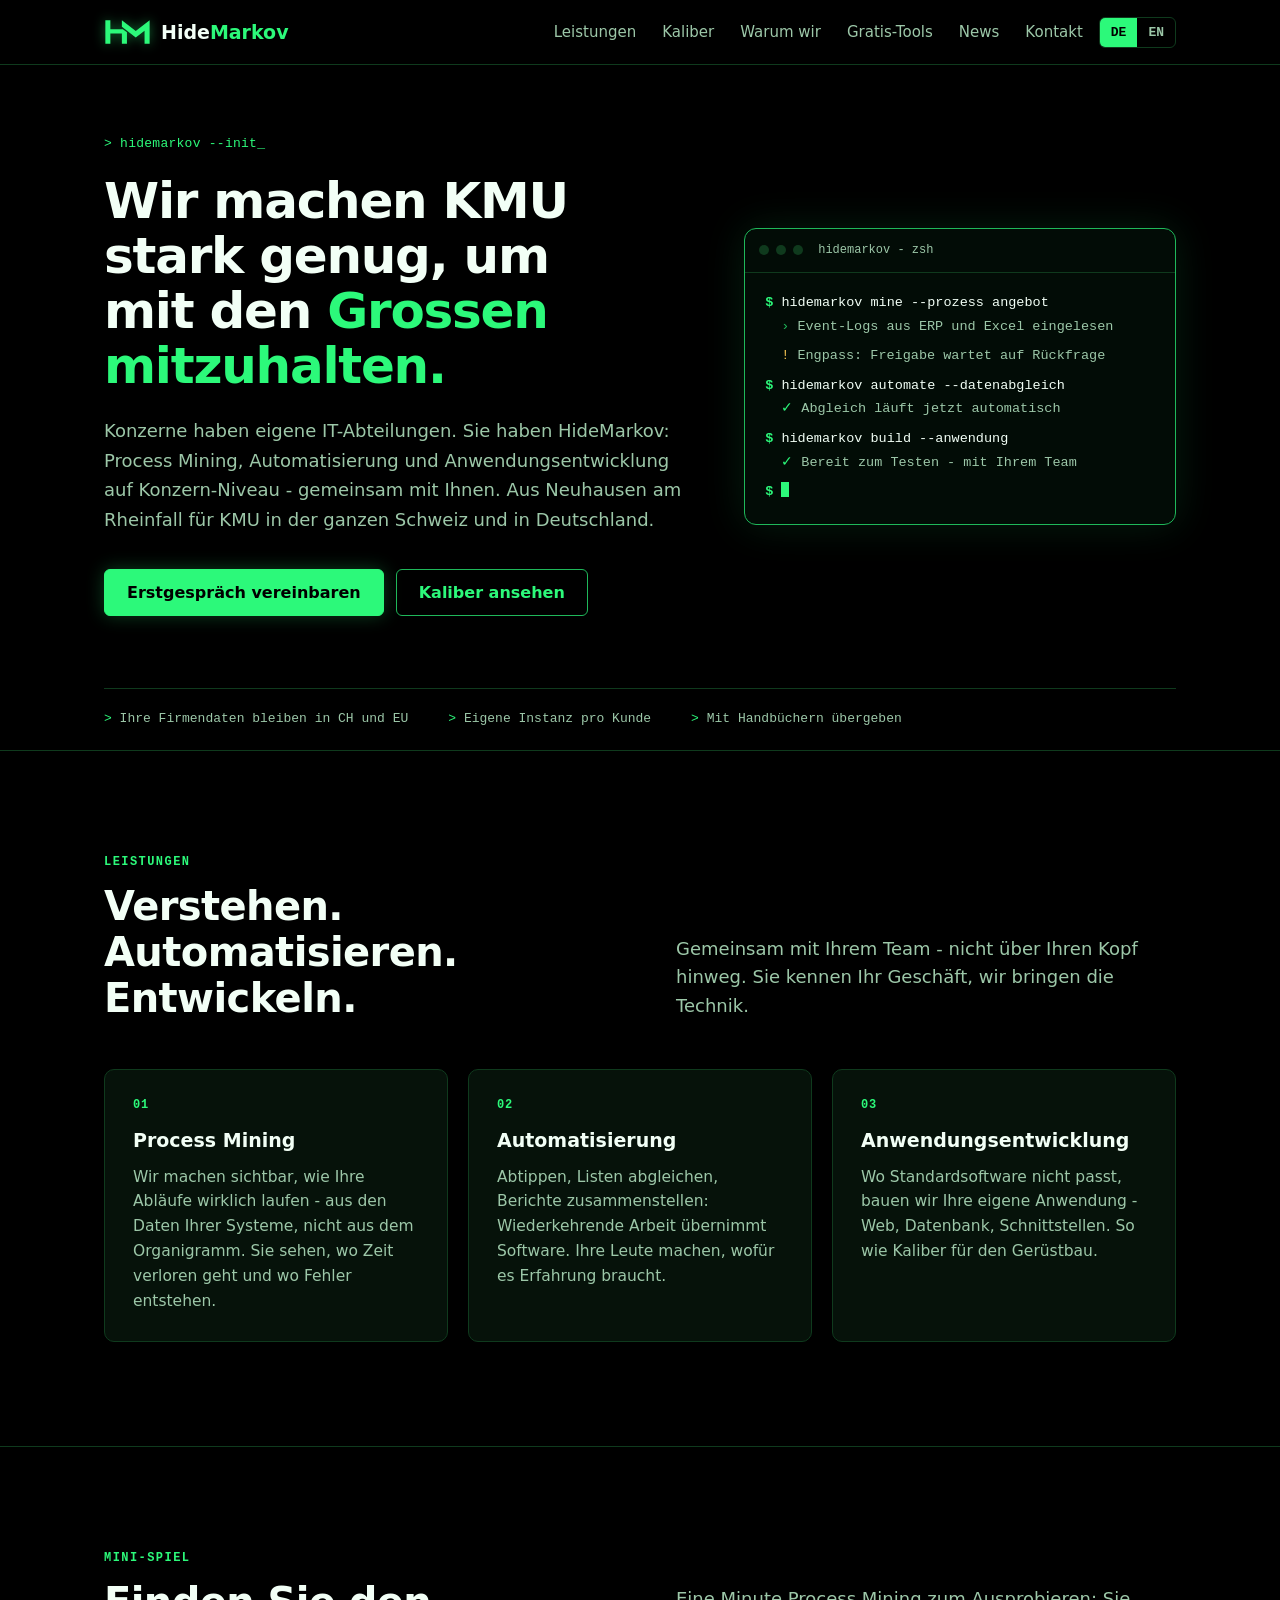
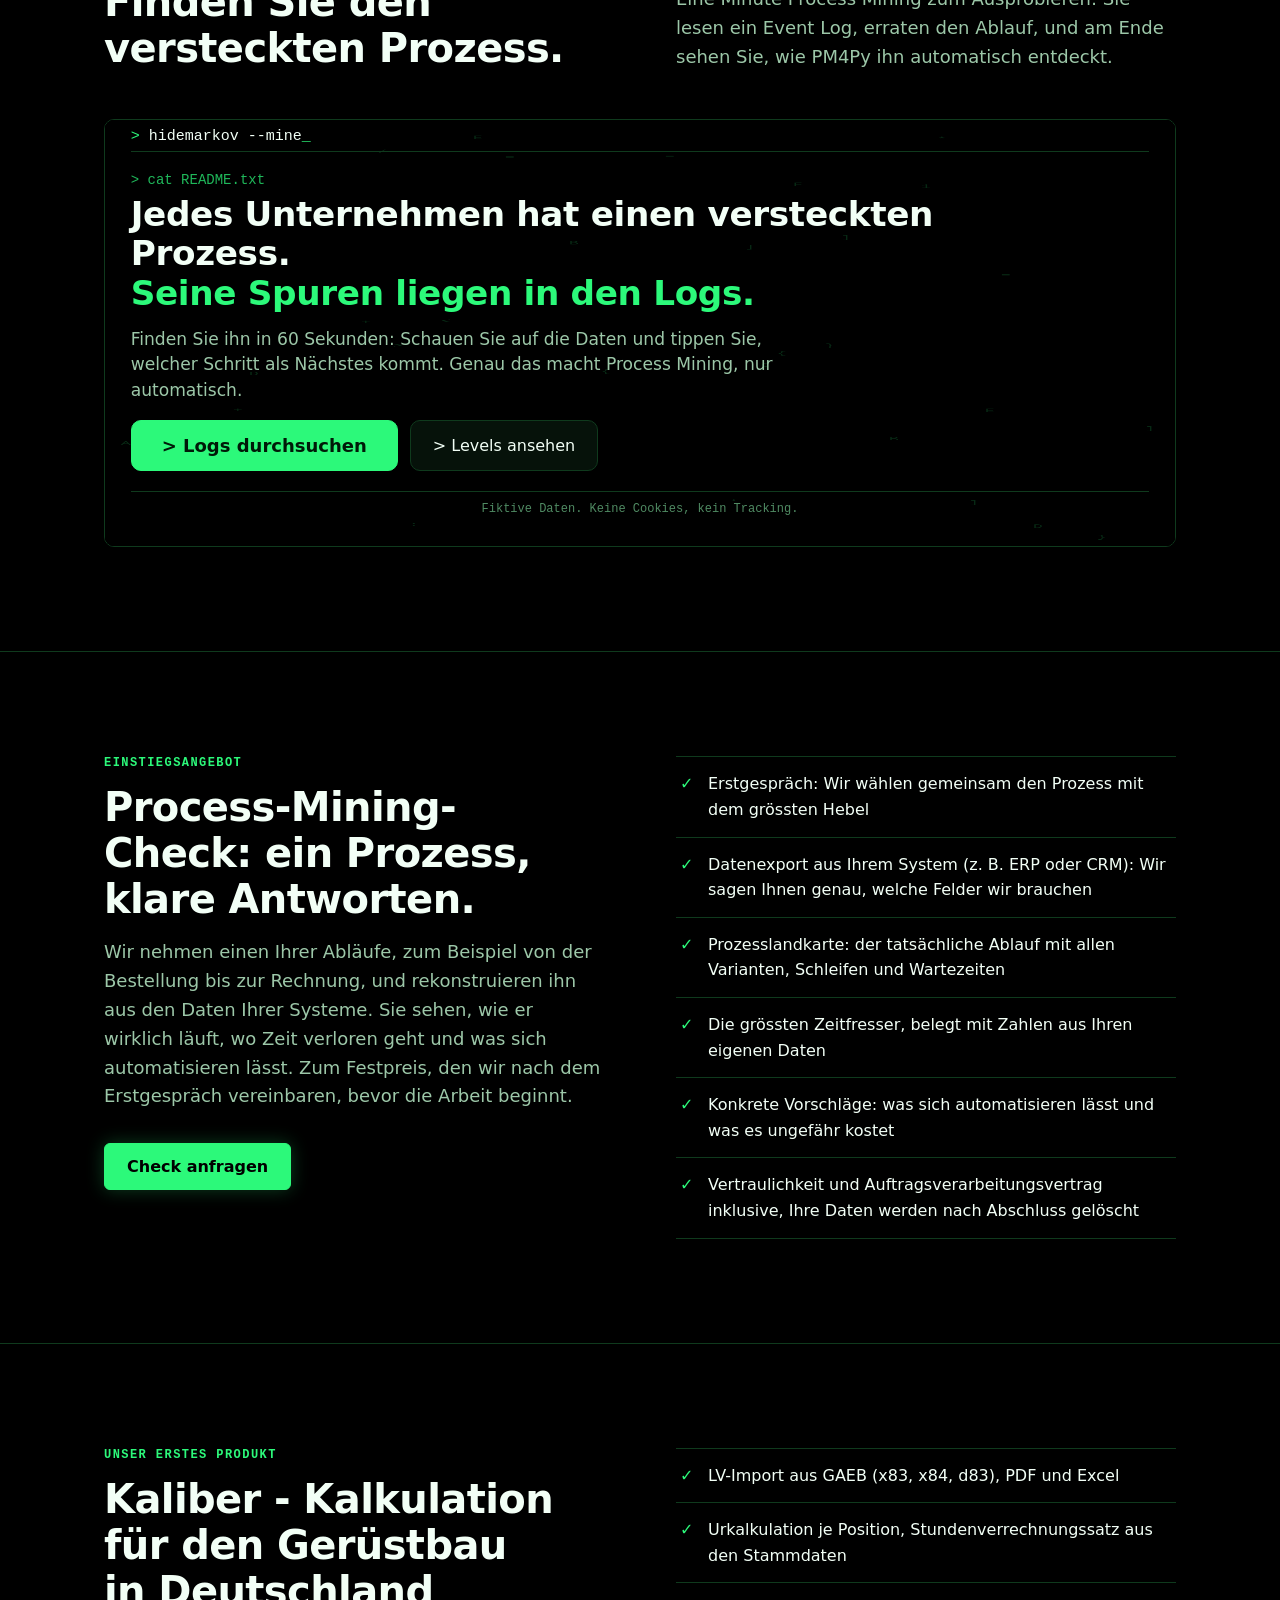
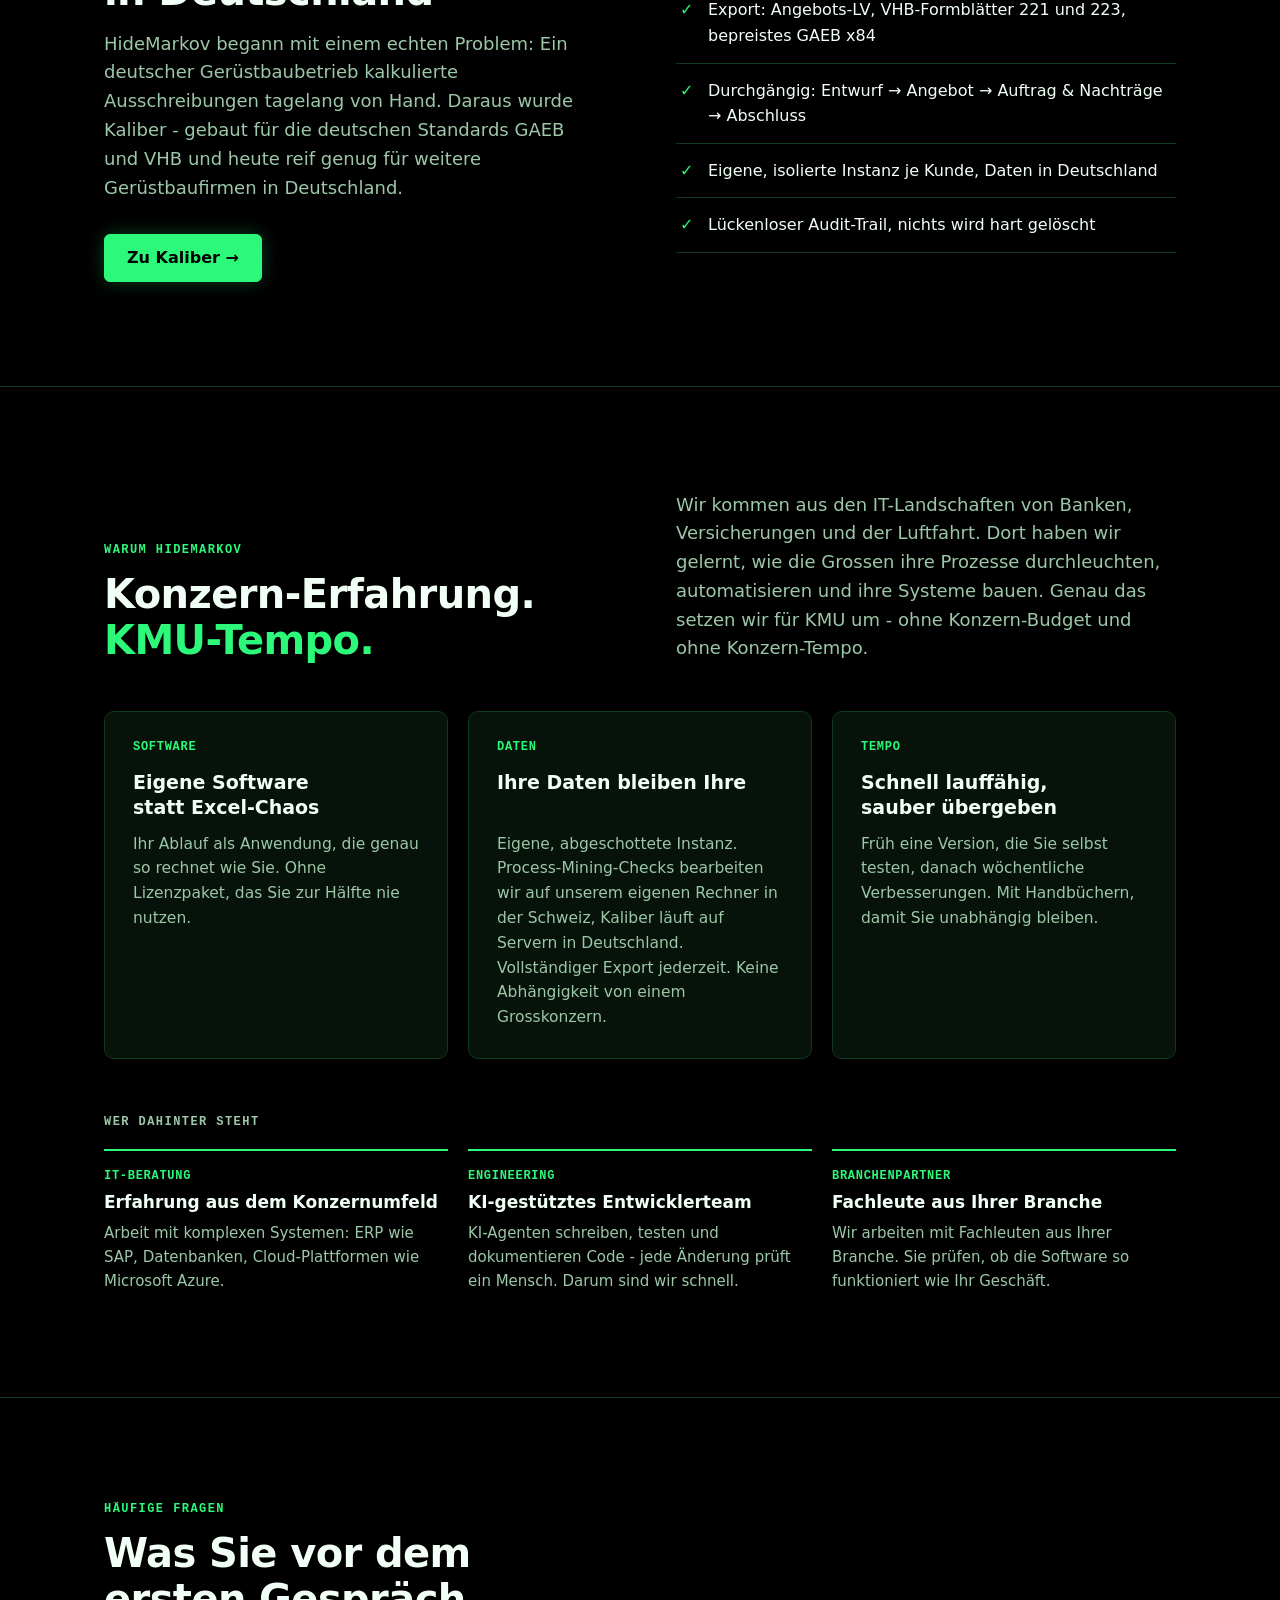
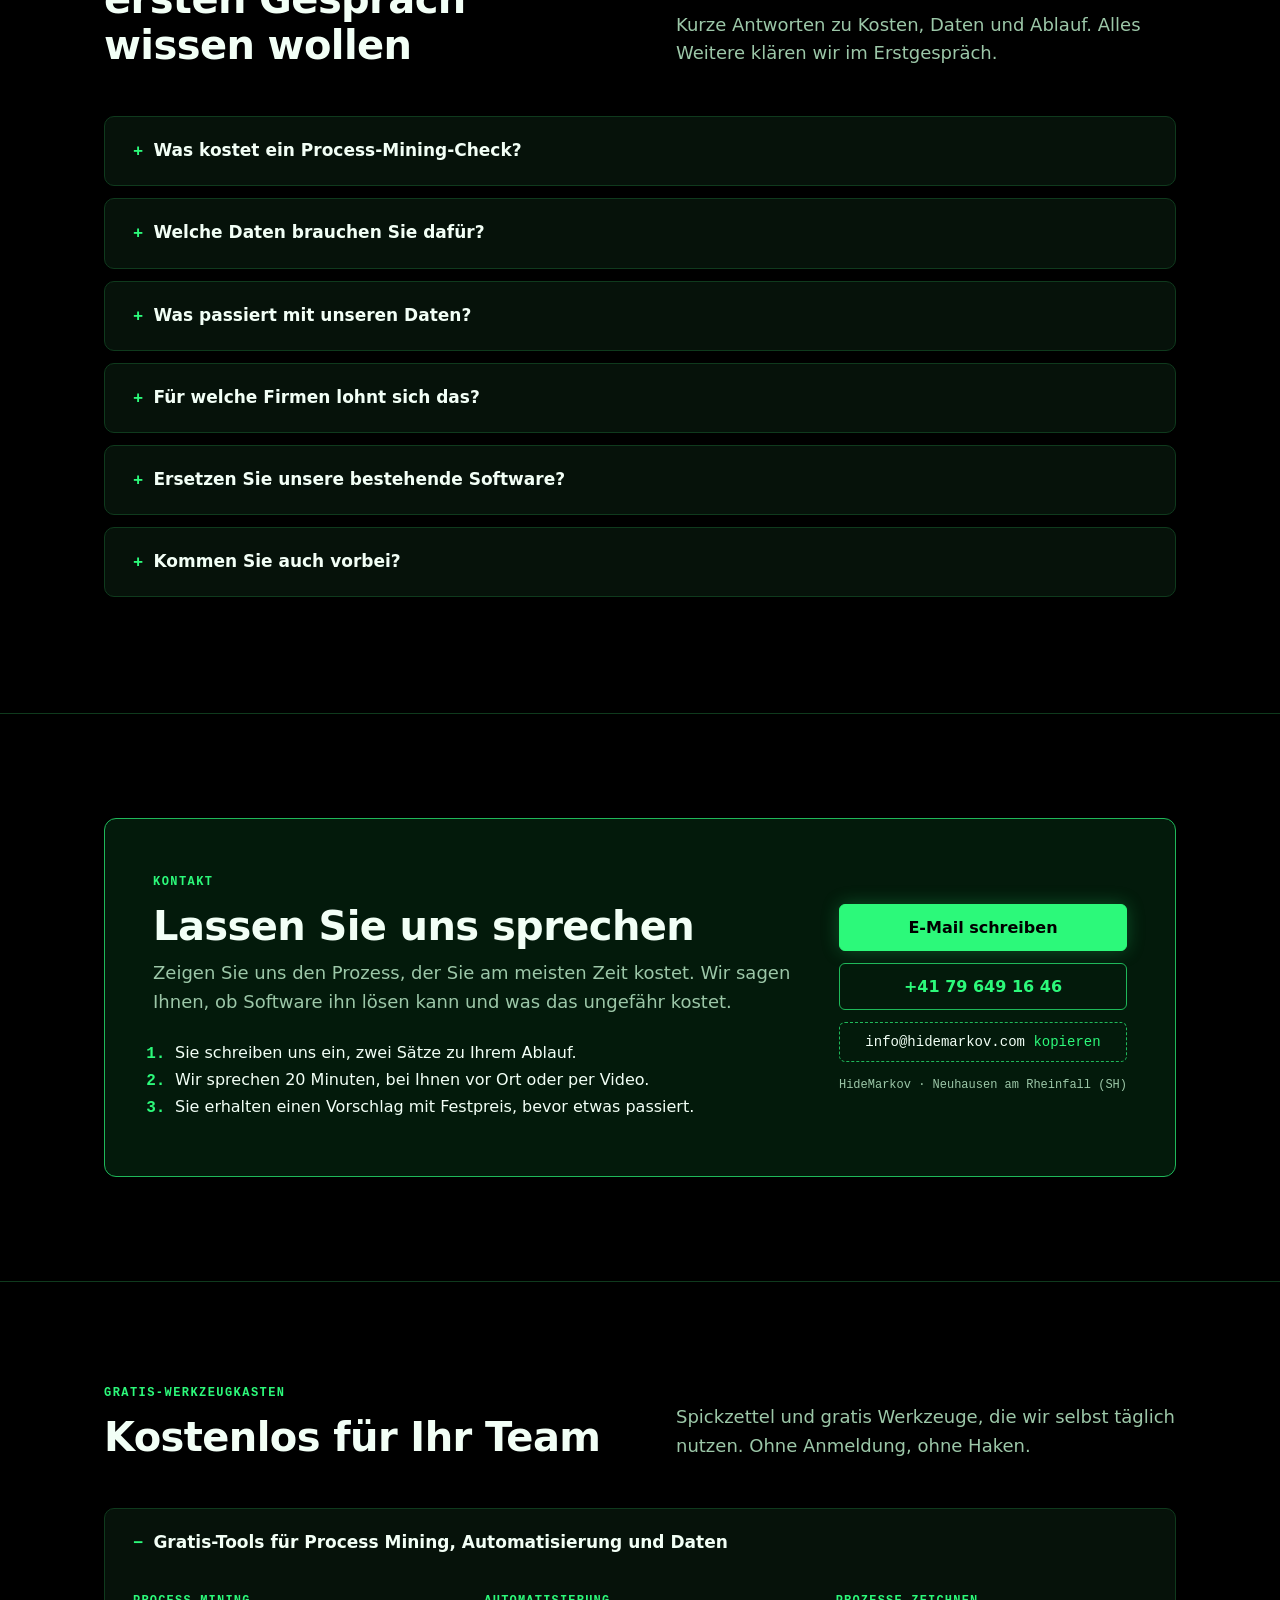
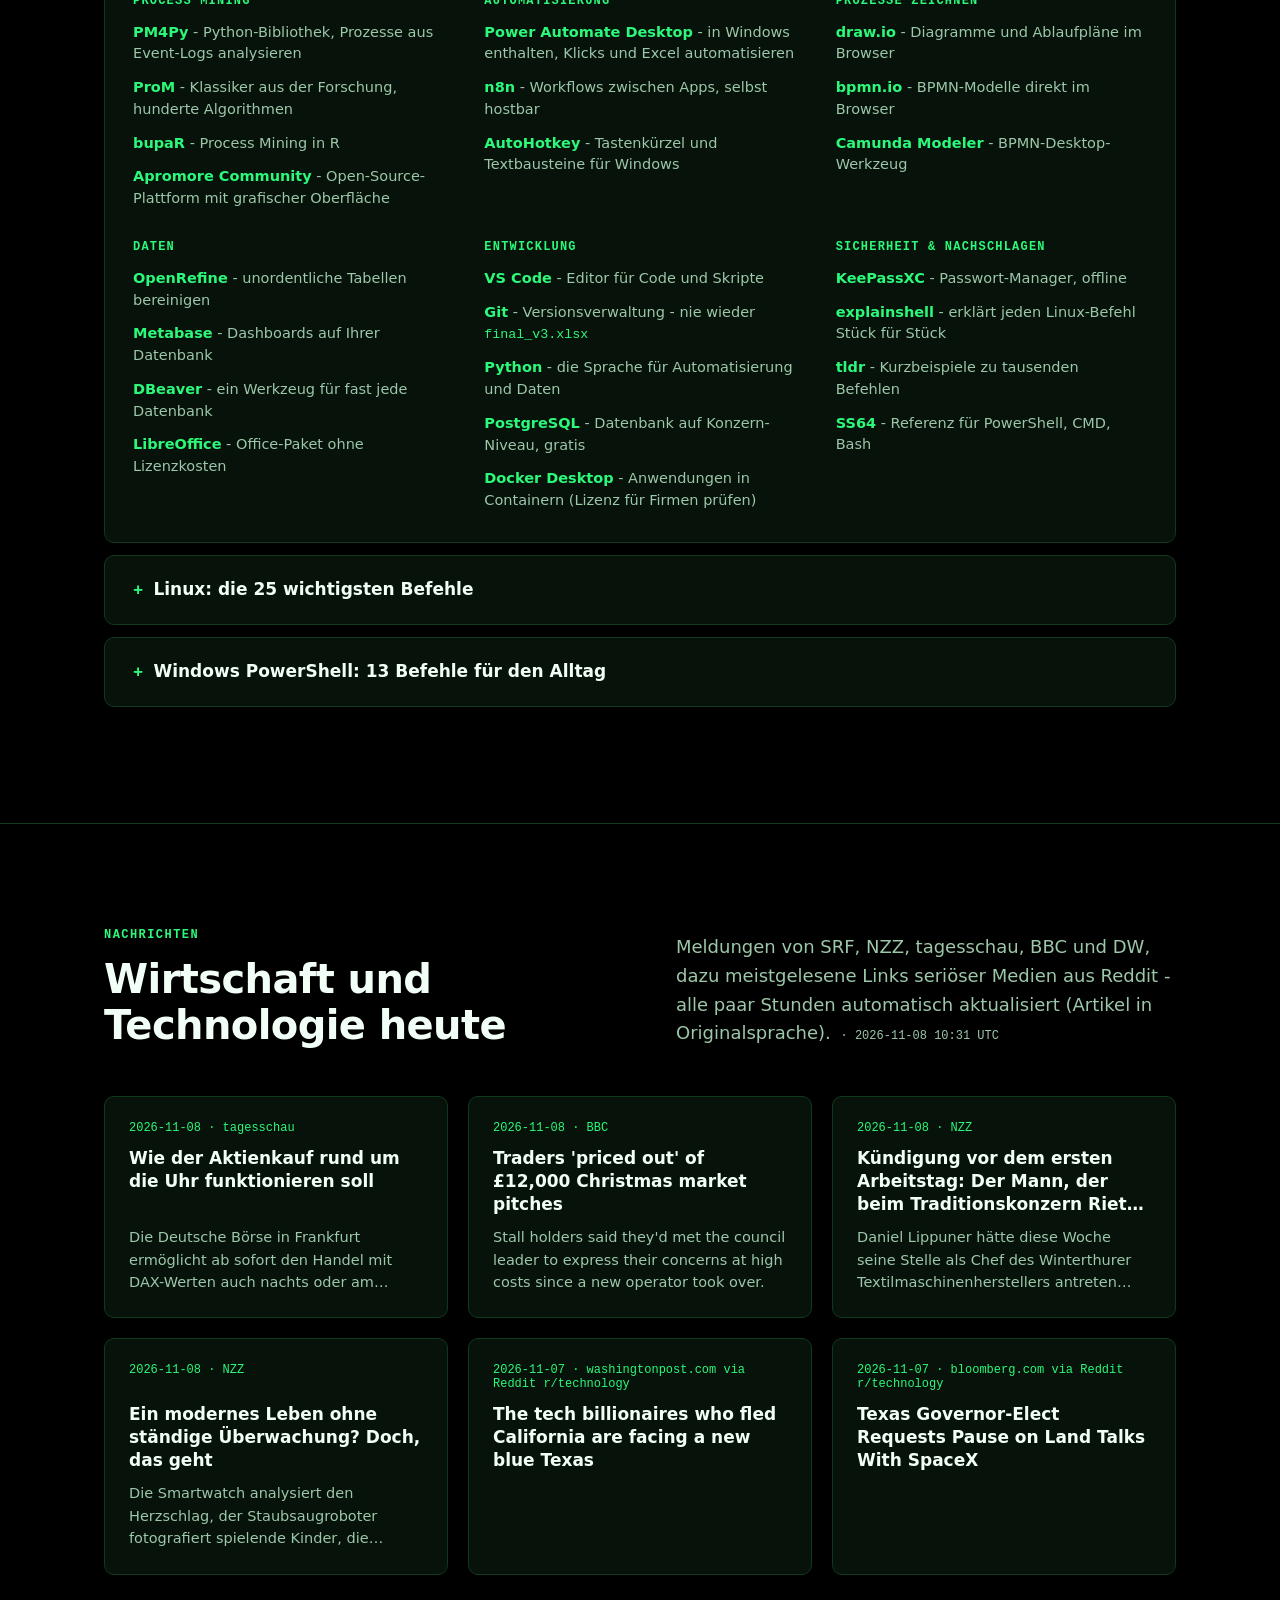
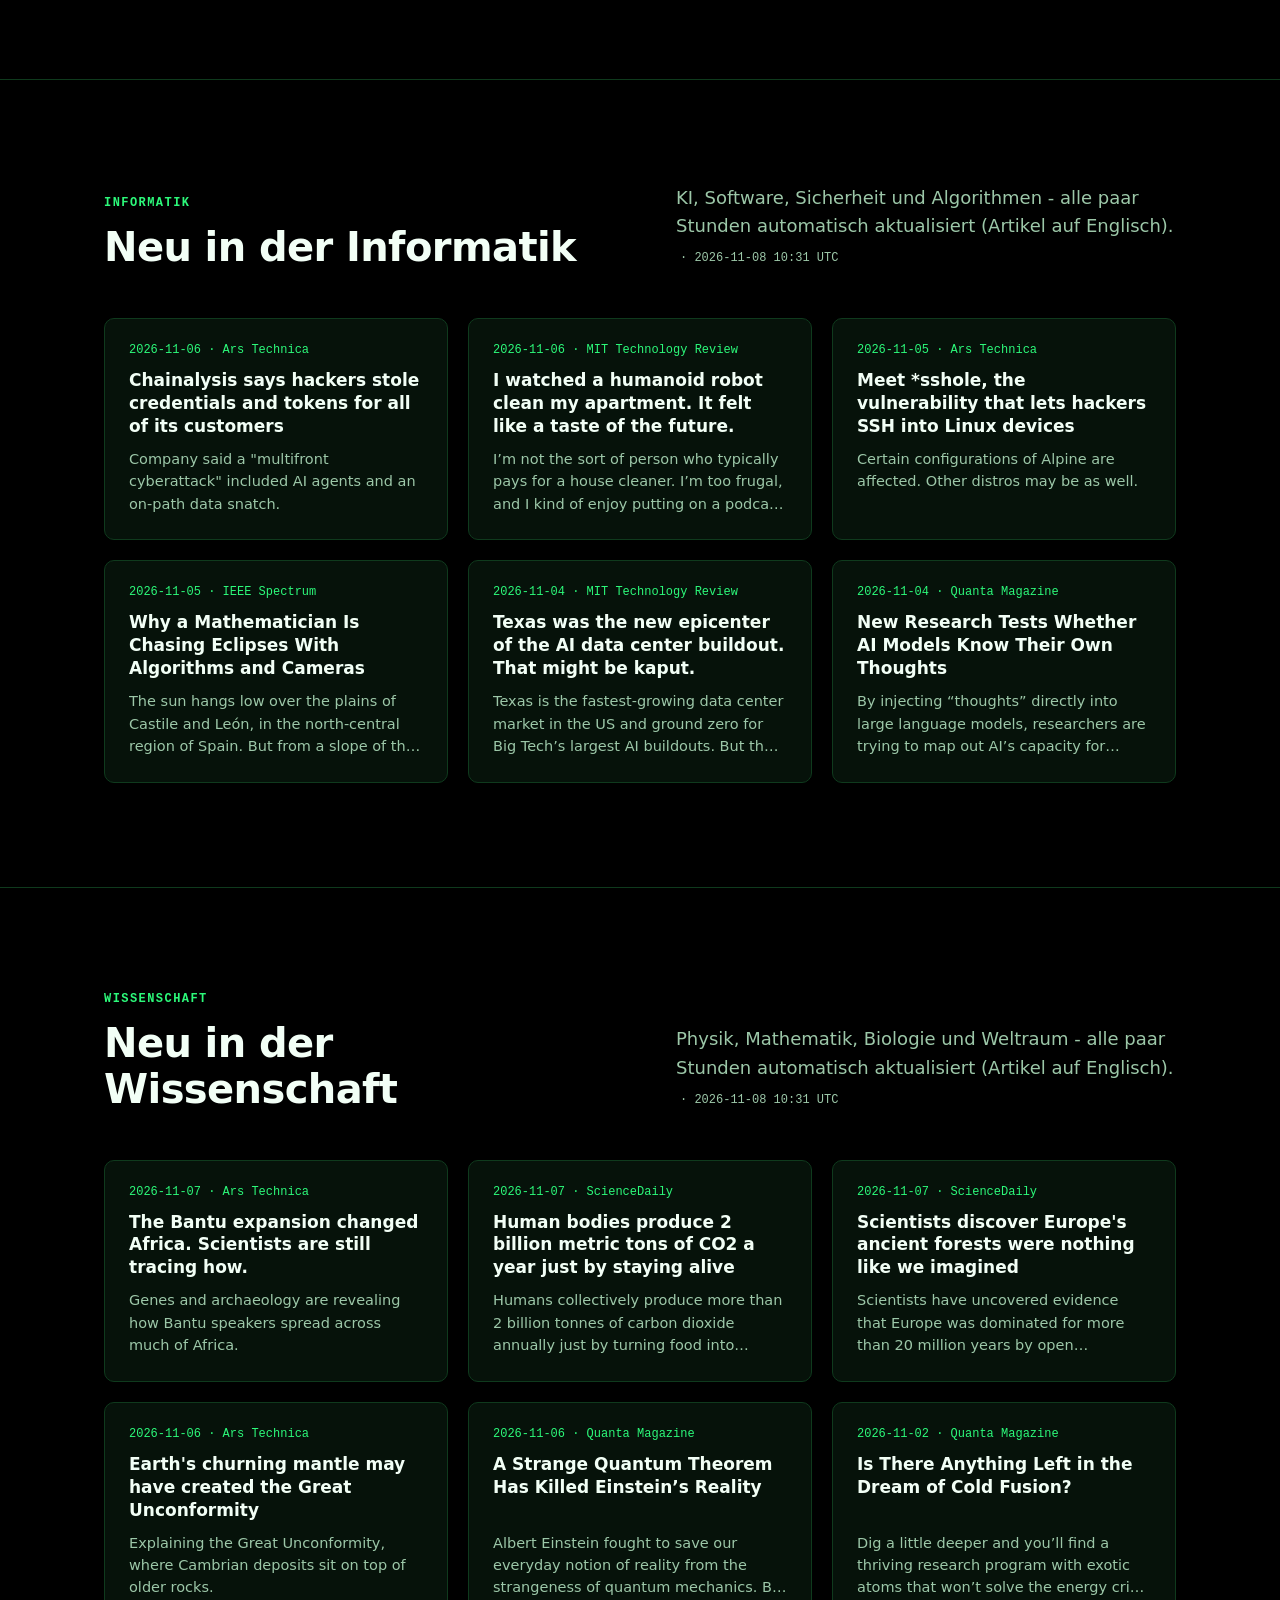
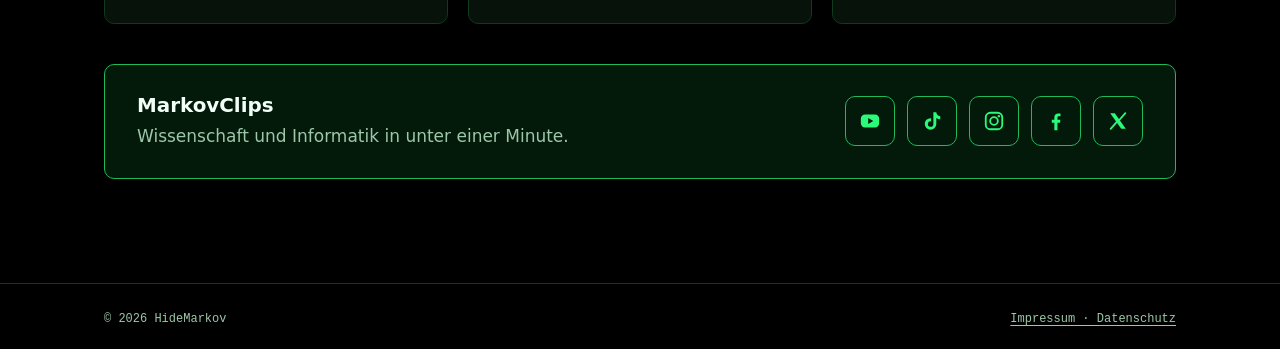
==== commit 1983f6ad: "Data claims: business data stays in CH and EU (checks in Switzerland, Kaliber in Germany); privacy t" ====
--- a/index.html
+++ b/index.html
@@ -288,7 +288,7 @@
         </div>
       </div>
       <div class="facts">
-        <span>Daten bleiben in der EU</span>
+        <span>Ihre Firmendaten bleiben in CH und EU</span>
         <span>Eigene Instanz pro Kunde</span>
         <span>Mit Handbüchern übergeben</span>
       </div>
@@ -384,7 +384,7 @@
         <li>Urkalkulation je Position, Stundenverrechnungssatz aus den Stammdaten</li>
         <li>Export: Angebots-LV, VHB-Formblätter 221 und 223, bepreistes GAEB x84</li>
         <li>Durchgängig: Entwurf → Angebot → Auftrag &amp; Nachträge → Abschluss</li>
-        <li>Eigene, isolierte Instanz je Kunde, Daten in der EU</li>
+        <li>Eigene, isolierte Instanz je Kunde, Daten in Deutschland</li>
         <li>Lückenloser Audit-Trail, nichts wird hart gelöscht</li>
       </ul>
     </div>
@@ -401,7 +401,7 @@
       </div>
       <div class="grid">
         <div class="card"><div class="tag">SOFTWARE</div><h3>Eigene Software statt Excel-Chaos</h3><p>Ihr Ablauf als Anwendung, die genau so rechnet wie Sie. Ohne Lizenzpaket, das Sie zur Hälfte nie nutzen.</p></div>
-        <div class="card"><div class="tag">DATEN</div><h3>Ihre Daten bleiben Ihre</h3><p>Eigene, abgeschottete Instanz, Daten in der EU, vollständiger Export jederzeit. Keine Abhängigkeit von einem Grosskonzern.</p></div>
+        <div class="card"><div class="tag">DATEN</div><h3>Ihre Daten bleiben Ihre</h3><p>Eigene, abgeschottete Instanz. Process-Mining-Checks bearbeiten wir auf unserem eigenen Rechner in der Schweiz, Kaliber läuft auf Servern in Deutschland. Vollständiger Export jederzeit. Keine Abhängigkeit von einem Grosskonzern.</p></div>
         <div class="card"><div class="tag">TEMPO</div><h3>Schnell lauffähig, sauber übergeben</h3><p>Früh eine Version, die Sie selbst testen, danach wöchentliche Verbesserungen. Mit Handbüchern, damit Sie unabhängig bleiben.</p></div>
       </div>
       <div class="sub">Wer dahinter steht</div>
@@ -547,7 +547,7 @@
     </p>
     <h2 id="datenschutz">Datenschutz</h2>
     <p>
-      Diese Website setzt keine Cookies und lädt keine externen Schriften. Das Mini-Spiel speichert Ihren Spielstand (freigeschaltete Level und Bestwerte) nur lokal in Ihrem Browser (localStorage); diese Angabe wird nicht an uns übertragen und lässt sich über die Browser-Einstellungen jederzeit löschen. Für eine anonyme Besucherstatistik nutzen wir Cloudflare Web Analytics (Cloudflare, Inc., USA; EU-US Data Privacy Framework). Dabei werden keine Cookies gesetzt, keine Nutzerprofile gebildet und keine Besucher über Websites hinweg verfolgt; erfasst werden nur zusammengefasste Angaben wie aufgerufene Seite, Herkunftsseite, Land, Browser und Gerätetyp. Beim Aufruf verarbeitet der Hosting-Anbieter technisch notwendige Daten (z. B. IP-Adresse, Zeitpunkt, aufgerufene Seite) in Server-Logs, um die Website auszuliefern und abzusichern. Wenn Sie uns per E-Mail kontaktieren, verwenden wir Ihre Angaben nur zur Bearbeitung Ihrer Anfrage. Verantwortlich ist die im Impressum genannte Stelle; dort können Sie Auskunft, Berichtigung oder Löschung verlangen.
+      Ihre Firmendaten aus Projekten (Process-Mining-Check, Kaliber) bleiben in der Schweiz und in Deutschland. Diese Website ist davon getrennt und erhält keine Firmendaten. Für die Website gilt: Sie setzt keine Cookies und lädt keine externen Schriften. Das Mini-Spiel speichert Ihren Spielstand (freigeschaltete Level und Bestwerte) nur lokal in Ihrem Browser (localStorage); diese Angabe wird nicht an uns übertragen und lässt sich über die Browser-Einstellungen jederzeit löschen. Für eine anonyme Besucherstatistik nutzen wir Cloudflare Web Analytics (Cloudflare, Inc., USA; EU-US Data Privacy Framework). Dabei werden keine Cookies gesetzt, keine Nutzerprofile gebildet und keine Besucher über Websites hinweg verfolgt; erfasst werden nur zusammengefasste Angaben wie aufgerufene Seite, Herkunftsseite, Land, Browser und Gerätetyp. Beim Aufruf verarbeitet der Hosting-Anbieter technisch notwendige Daten (z. B. IP-Adresse, Zeitpunkt, aufgerufene Seite) in Server-Logs, um die Website auszuliefern und abzusichern. Wenn Sie uns per E-Mail kontaktieren, verwenden wir Ihre Angaben nur zur Bearbeitung Ihrer Anfrage. Verantwortlich ist die im Impressum genannte Stelle; dort können Sie Auskunft, Berichtigung oder Löschung verlangen.
       
       Hosting: GitHub Pages (GitHub, Inc., USA; EU-US Data Privacy Framework).
       
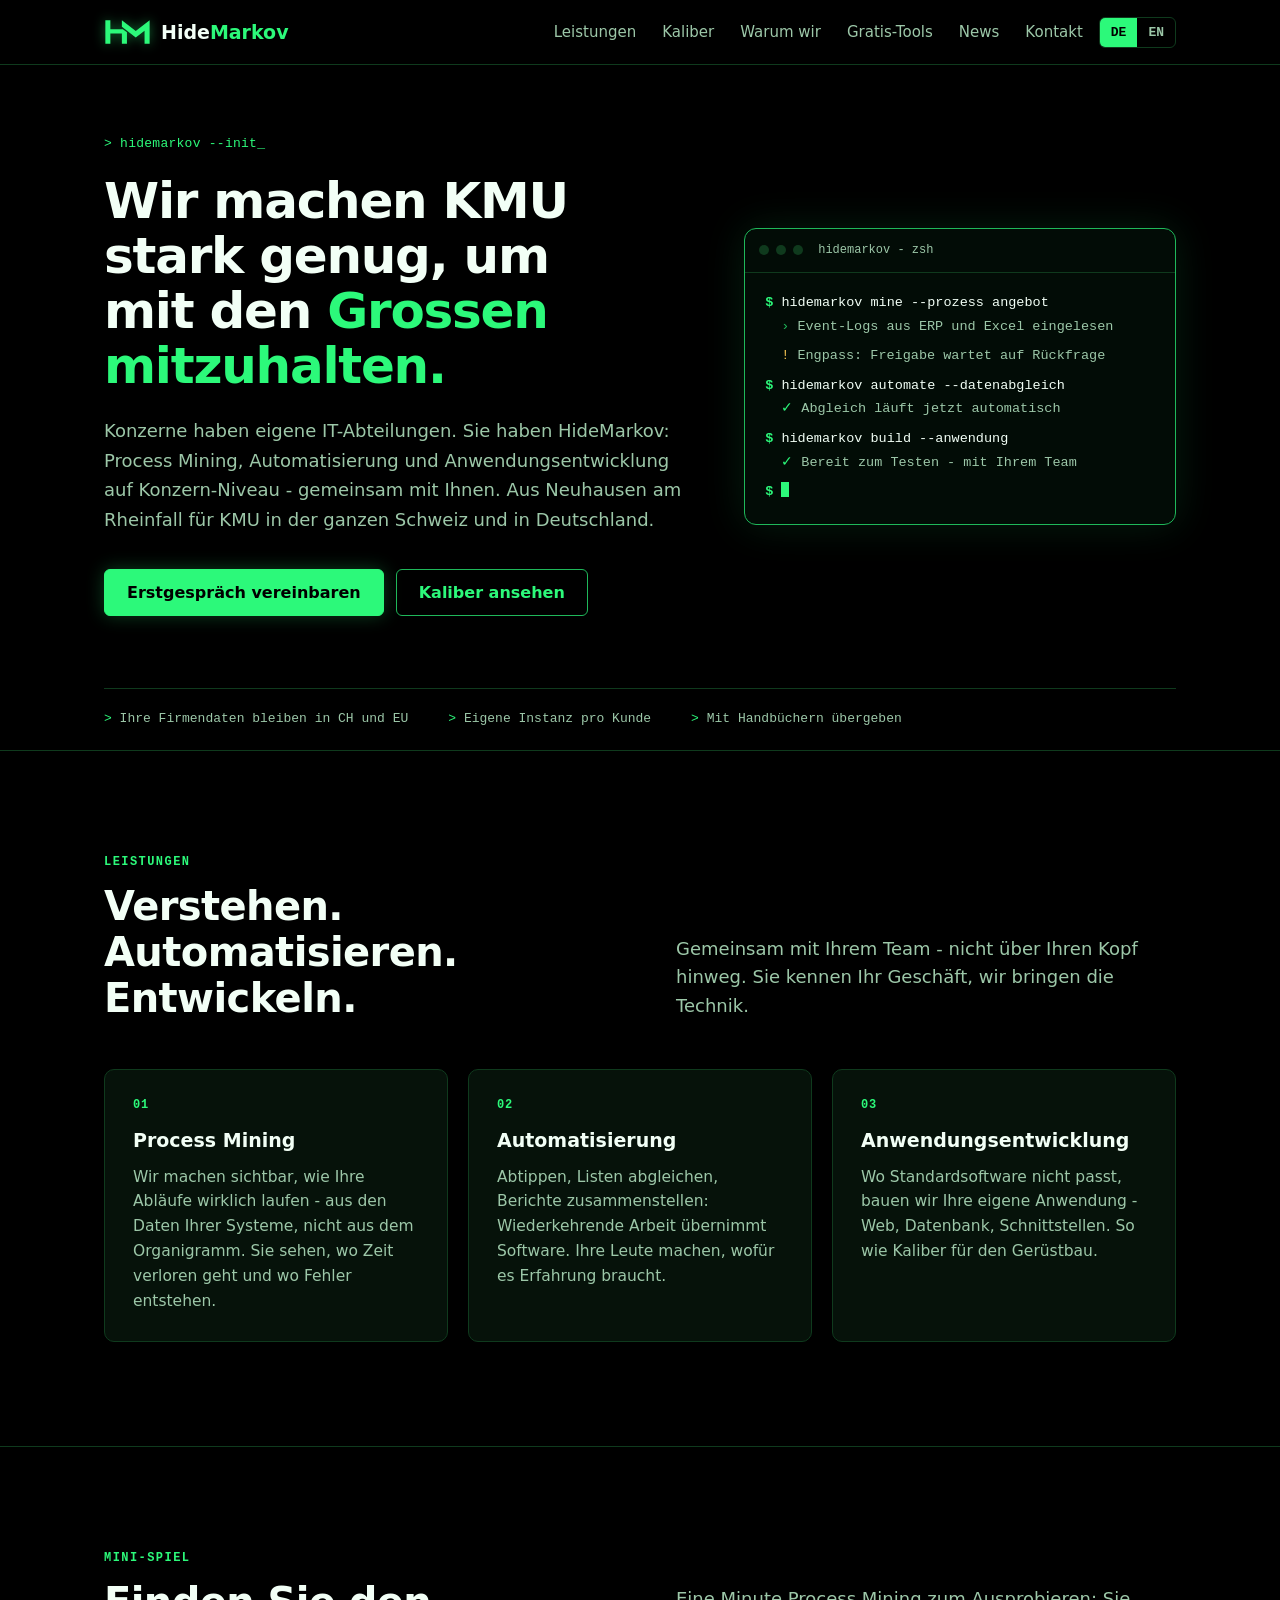
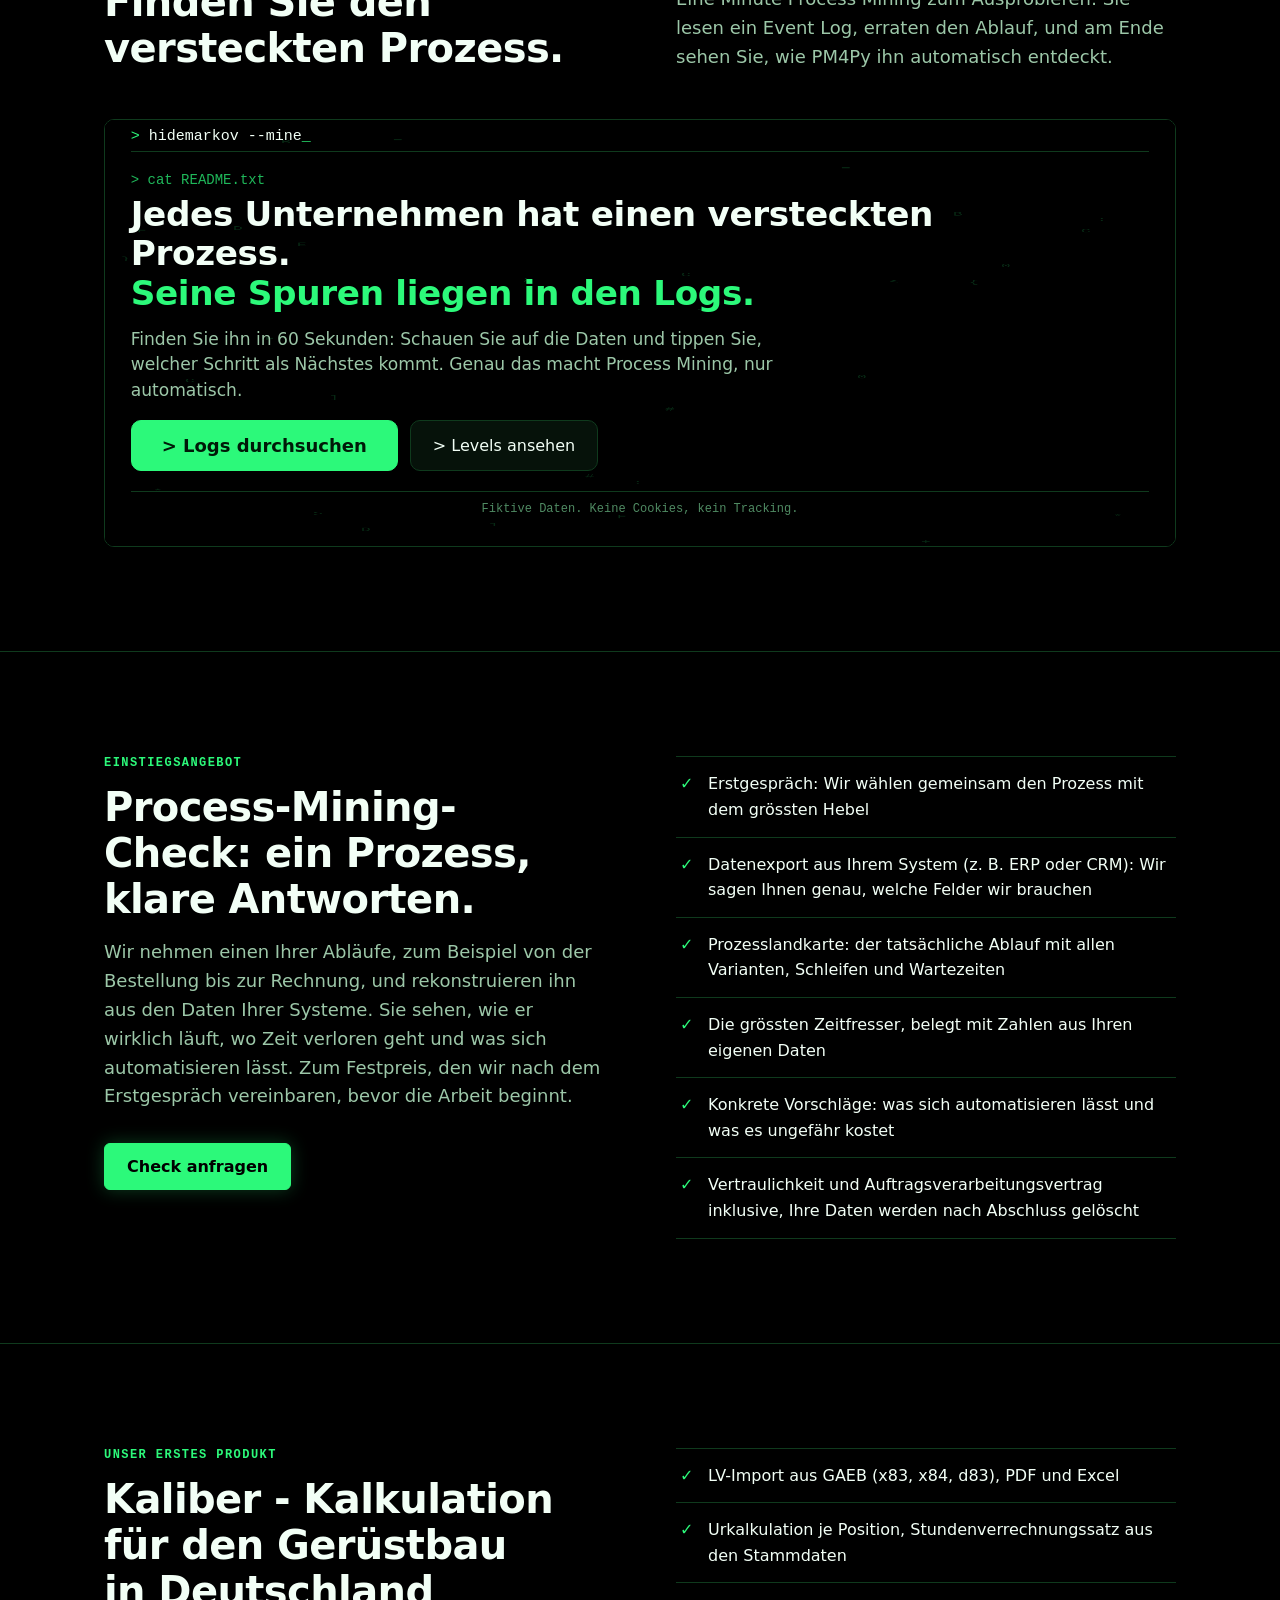
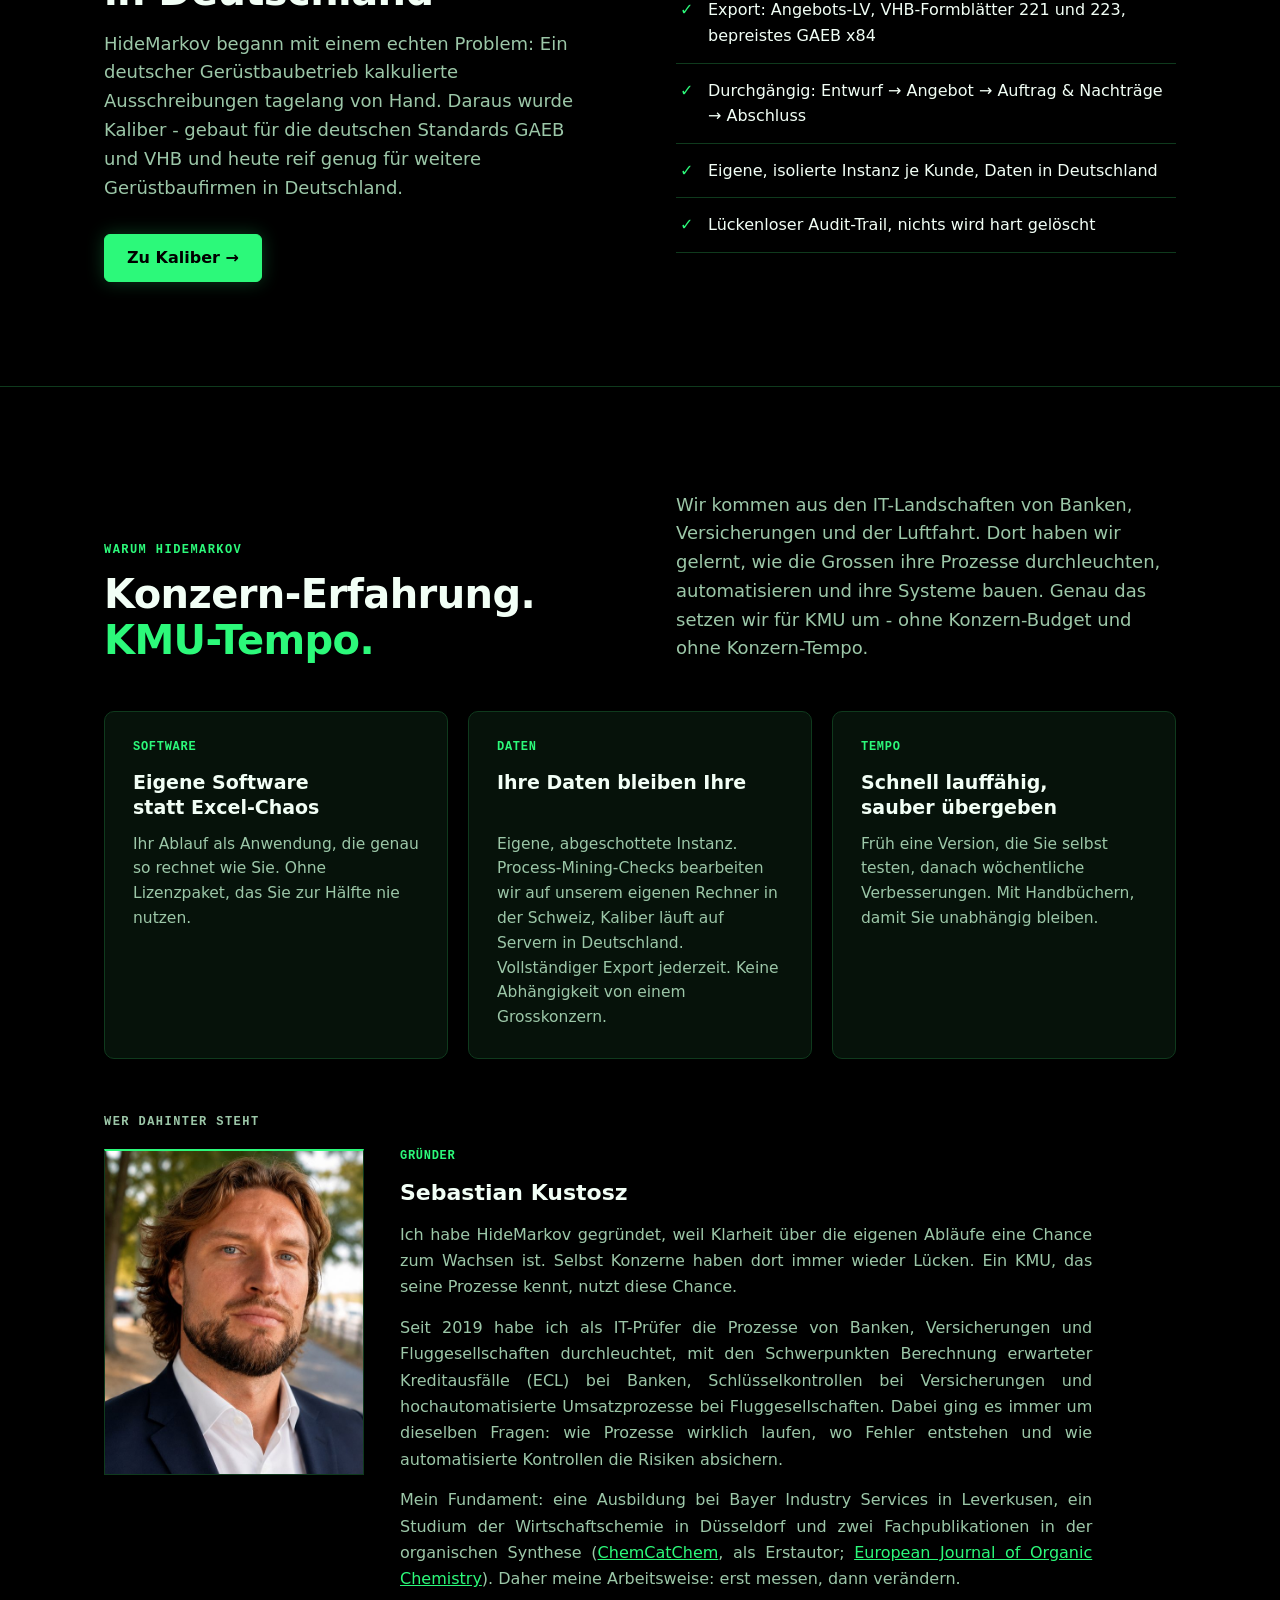
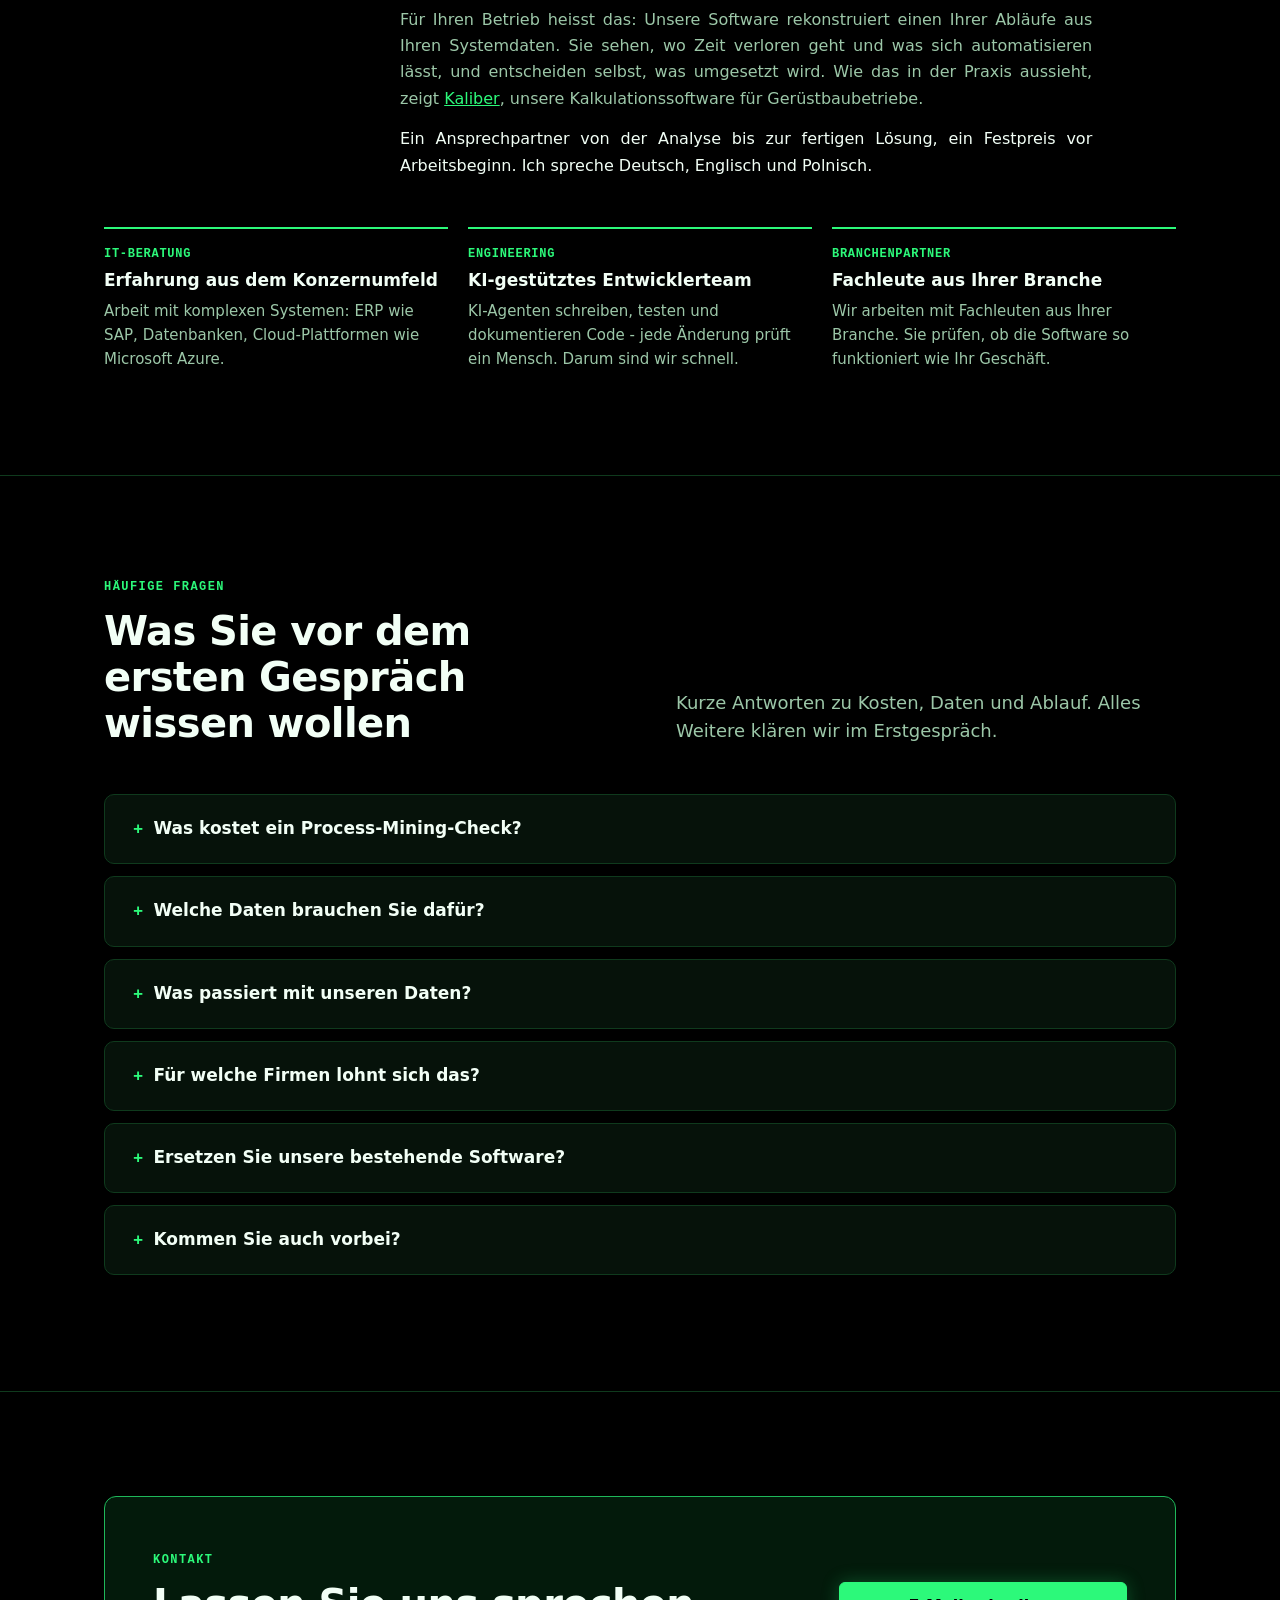
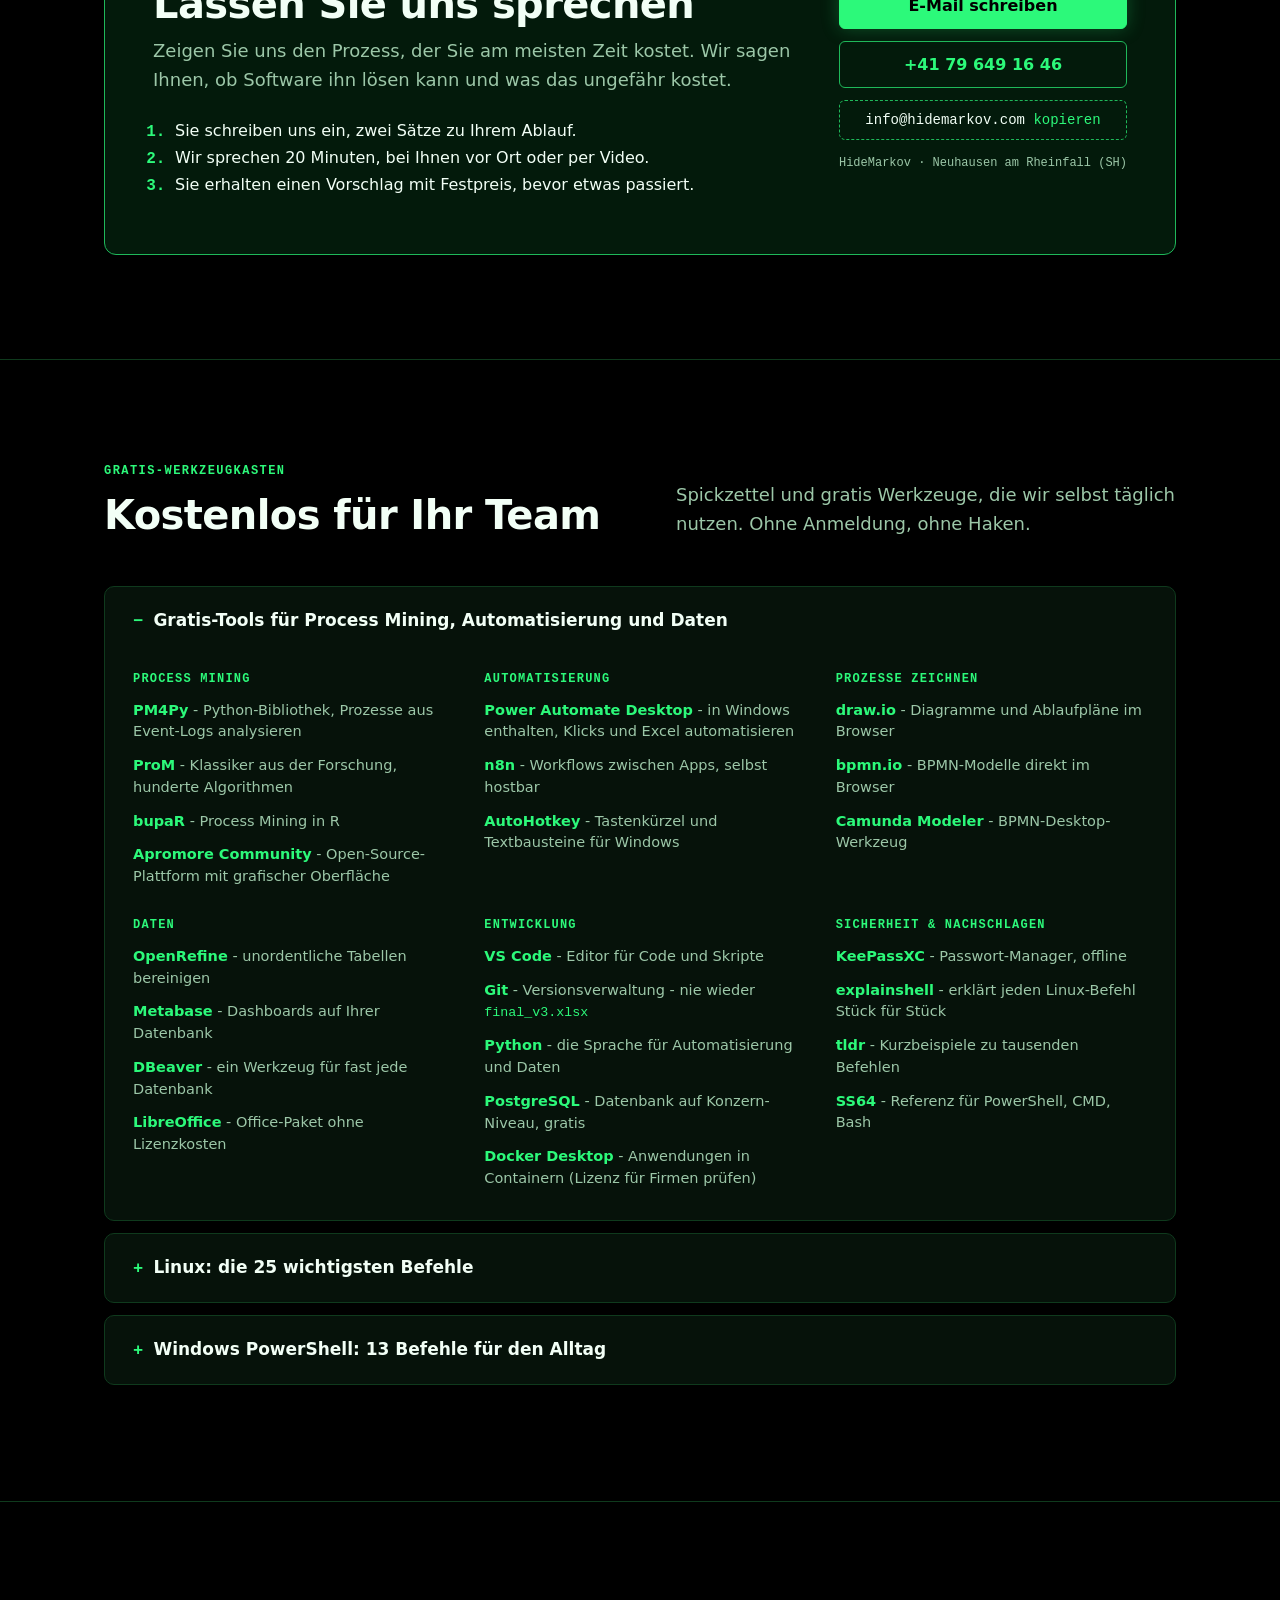
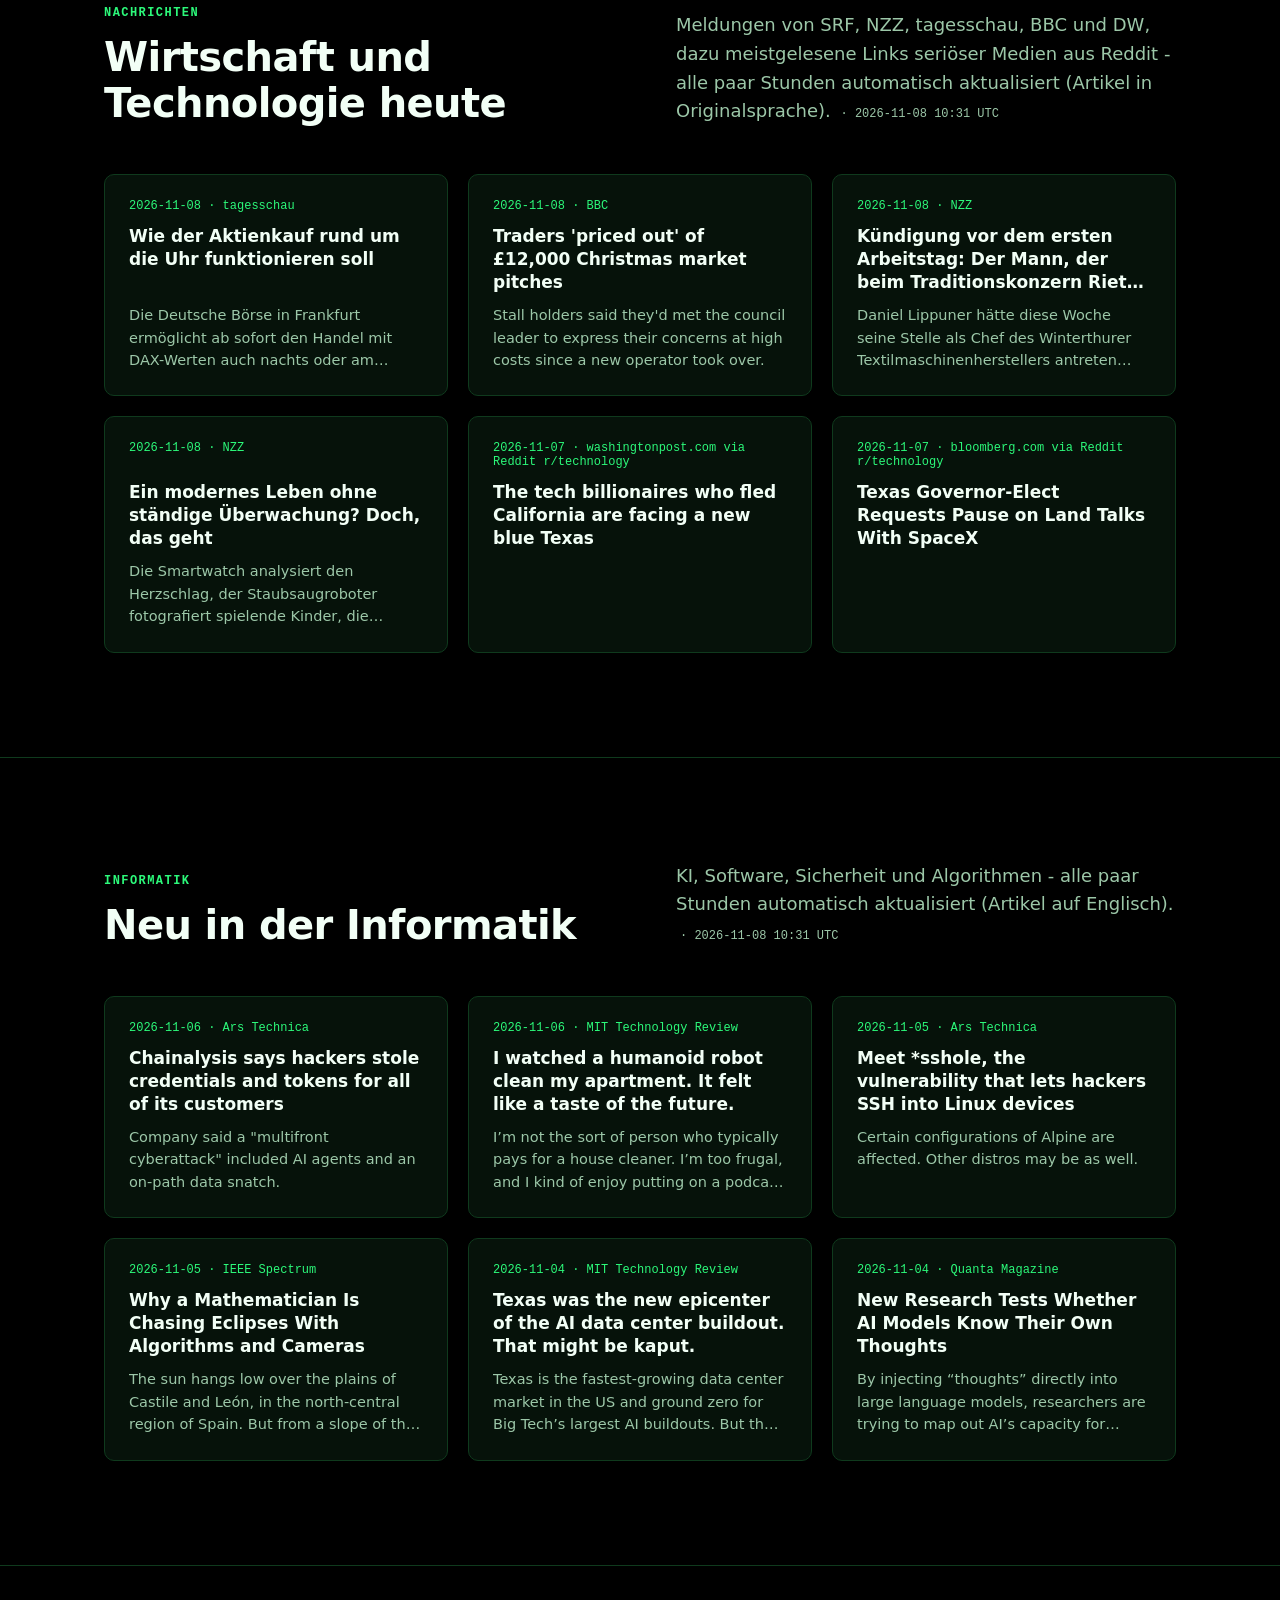
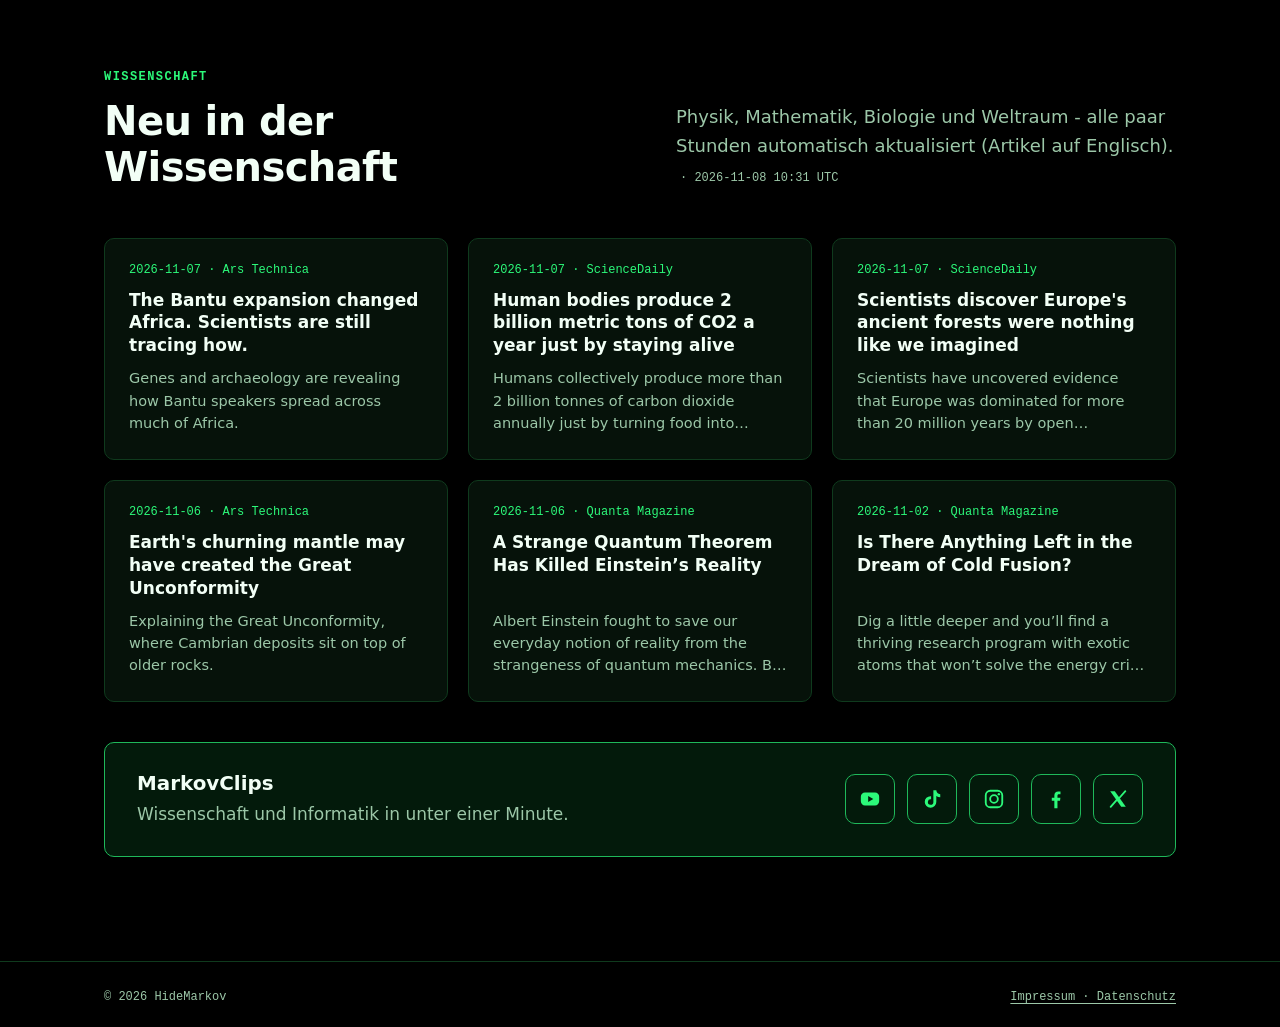
==== commit 745a1569: "Founder section with photo (Wer dahinter steht)" ====
--- a/index.html
+++ b/index.html
@@ -180,6 +180,13 @@
   .member h3 { margin: 0 0 8px; font-size: 17px; }
   .member p { margin: 0; color: var(--muted); font-size: 15px; line-height: 1.6; }
   .member .tag { margin-bottom: 8px; }
+  .founder { display: grid; grid-template-columns: 260px 1fr; gap: 36px; align-items: start; margin-bottom: 48px; }
+  .founder img { display: block; width: 100%; height: auto; border: 1px solid var(--line); border-top: 2px solid var(--green); }
+  .founder h3 { margin: 0 0 14px; font-size: 22px; }
+  .founder p { margin: 0 0 14px; color: var(--muted); font-size: 16px; line-height: 1.65; max-width: 68ch; text-align: justify; -webkit-hyphens: auto; hyphens: auto; }
+  .founder p:last-child { margin-bottom: 0; color: var(--text); }
+  .founder a { color: var(--green); }
+  @media (max-width: 700px) { .founder { grid-template-columns: 1fr; gap: 22px; } .founder img { max-width: 260px; } }
   .upd { display: inline-block; margin-left: 4px; }
   @media (max-width: 600px) { section { padding: 72px 0; } .hero { padding: 56px 0 0; } .hero-grid { gap: 40px; } .facts { margin-top: 0; gap: 10px; flex-direction: column; } .cta-box { padding: 36px 24px; } .feature { gap: 40px; } }
   .soc { display: grid; place-items: center; width: 50px; height: 50px; border: 1px solid var(--green-dim); border-radius: 10px; color: var(--green); transition: background .2s, color .2s, box-shadow .2s; }
@@ -405,6 +412,18 @@
         <div class="card"><div class="tag">TEMPO</div><h3>Schnell lauffähig, sauber übergeben</h3><p>Früh eine Version, die Sie selbst testen, danach wöchentliche Verbesserungen. Mit Handbüchern, damit Sie unabhängig bleiben.</p></div>
       </div>
       <div class="sub">Wer dahinter steht</div>
+      <div class="founder">
+        <img src="/sebastian-kustosz.jpg" width="600" height="750" loading="lazy" alt="Sebastian Kustosz, HideMarkov">
+        <div>
+          <div class="tag">GRÜNDER</div>
+          <h3>Sebastian Kustosz</h3>
+          <p>Ich habe HideMarkov gegründet, weil Klarheit über die eigenen Abläufe eine Chance zum Wachsen ist. Selbst Konzerne haben dort immer wieder Lücken. Ein KMU, das seine Prozesse kennt, nutzt diese Chance.</p>
+          <p>Seit 2019 habe ich als IT-Prüfer die Prozesse von Banken, Versicherungen und Fluggesellschaften durchleuchtet, mit den Schwerpunkten Berechnung erwarteter Kreditausfälle (ECL) bei Banken, Schlüsselkontrollen bei Versicherungen und hochautomatisierte Umsatzprozesse bei Fluggesellschaften. Dabei ging es immer um dieselben Fragen: wie Prozesse wirklich laufen, wo Fehler entstehen und wie automatisierte Kontrollen die Risiken absichern.</p>
+          <p>Mein Fundament: eine Ausbildung bei Bayer Industry Services in Leverkusen, ein Studium der Wirtschaftschemie in Düsseldorf und zwei Fachpublikationen in der organischen Synthese (<a href="https://doi.org/10.1002/cctc.202001607" target="_blank" rel="noopener">ChemCatChem</a>, als Erstautor; <a href="https://doi.org/10.1002/ejoc.201900783" target="_blank" rel="noopener">European Journal of Organic Chemistry</a>). Daher meine Arbeitsweise: erst messen, dann verändern.</p>
+          <p>Für Ihren Betrieb heisst das: Unsere Software rekonstruiert einen Ihrer Abläufe aus Ihren Systemdaten. Sie sehen, wo Zeit verloren geht und was sich automatisieren lässt, und entscheiden selbst, was umgesetzt wird. Wie das in der Praxis aussieht, zeigt <a href="#kaliber">Kaliber</a>, unsere Kalkulationssoftware für Gerüstbaubetriebe.</p>
+          <p>Ein Ansprechpartner von der Analyse bis zur fertigen Lösung, ein Festpreis vor Arbeitsbeginn. Ich spreche Deutsch, Englisch und Polnisch.</p>
+        </div>
+      </div>
       <div class="team">
         <div class="member"><div class="tag">IT-BERATUNG</div><h3>Erfahrung aus dem Konzernumfeld</h3><p>Arbeit mit komplexen Systemen: ERP wie SAP, Datenbanken, Cloud-Plattformen wie Microsoft Azure.</p></div>
         <div class="member"><div class="tag">ENGINEERING</div><h3>KI-gestütztes Entwicklerteam</h3><p>KI-Agenten schreiben, testen und dokumentieren Code - jede Änderung prüft ein Mensch. Darum sind wir schnell.</p></div>
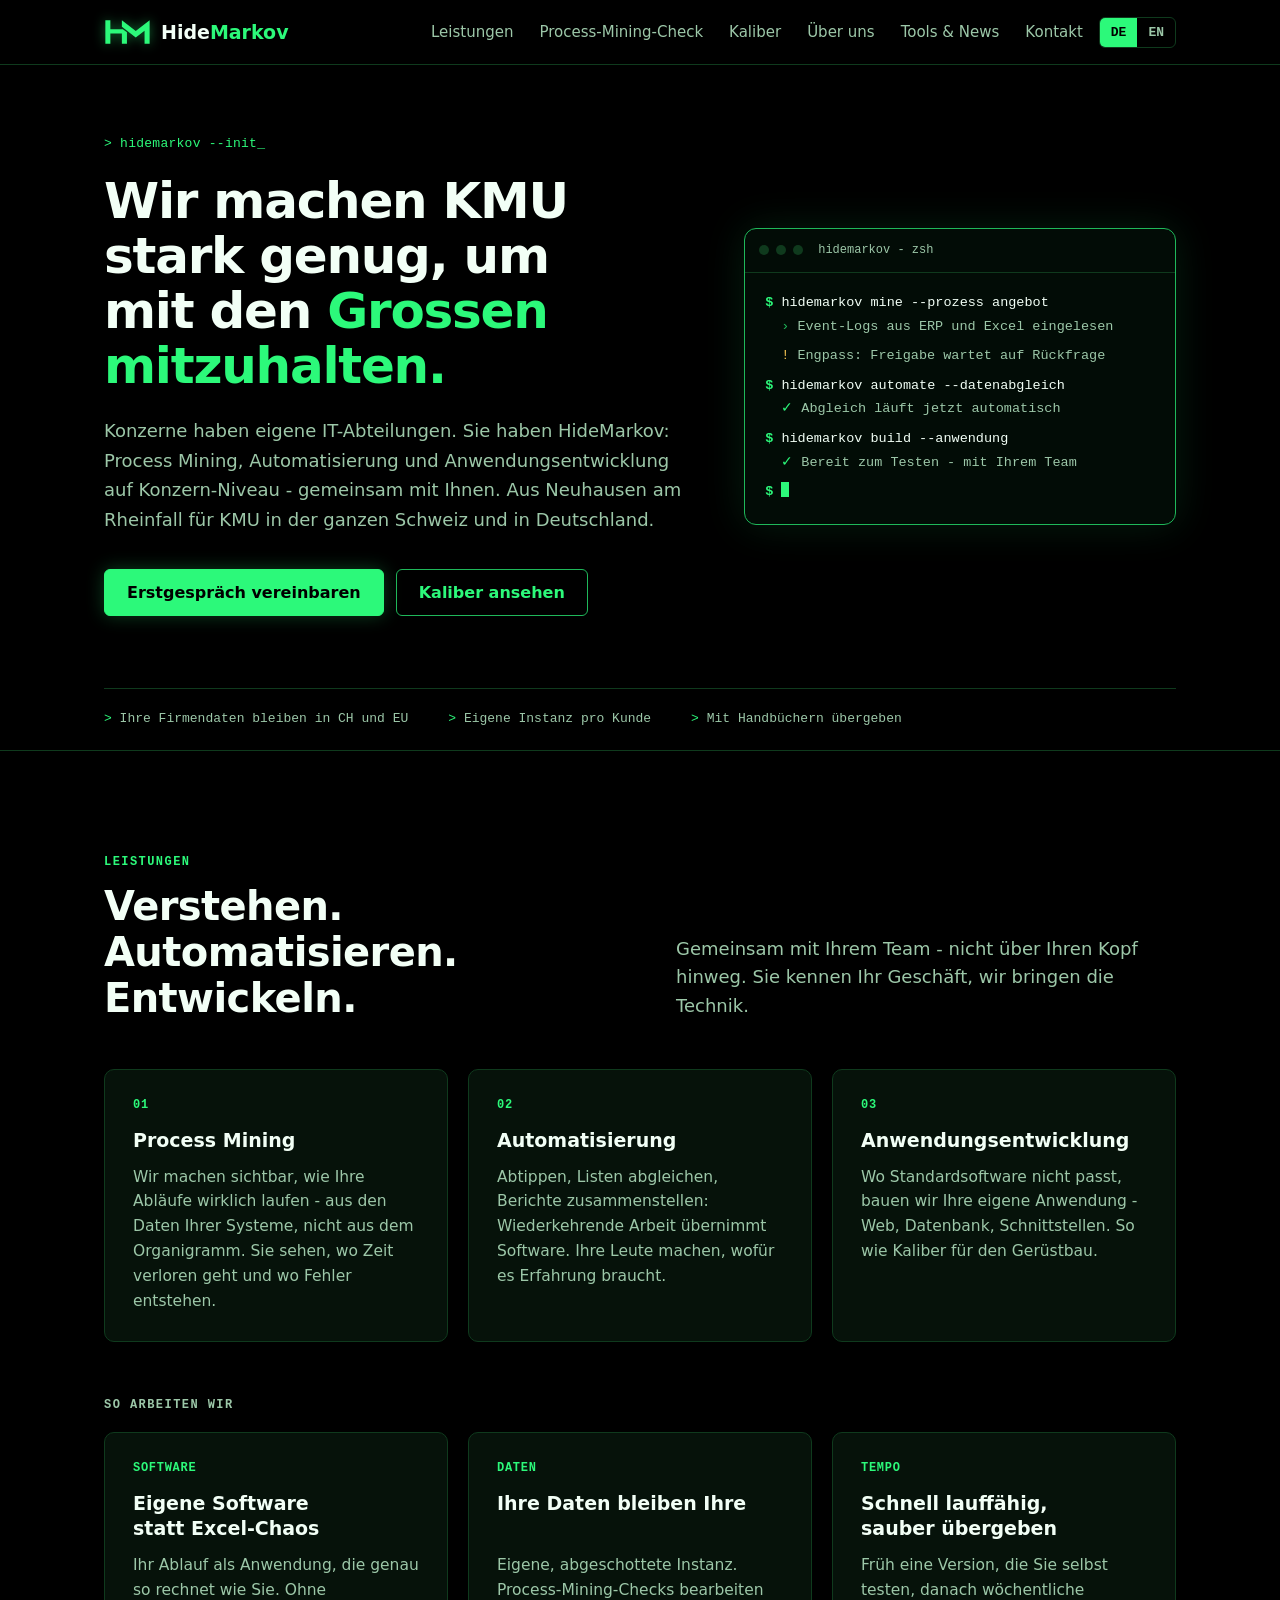
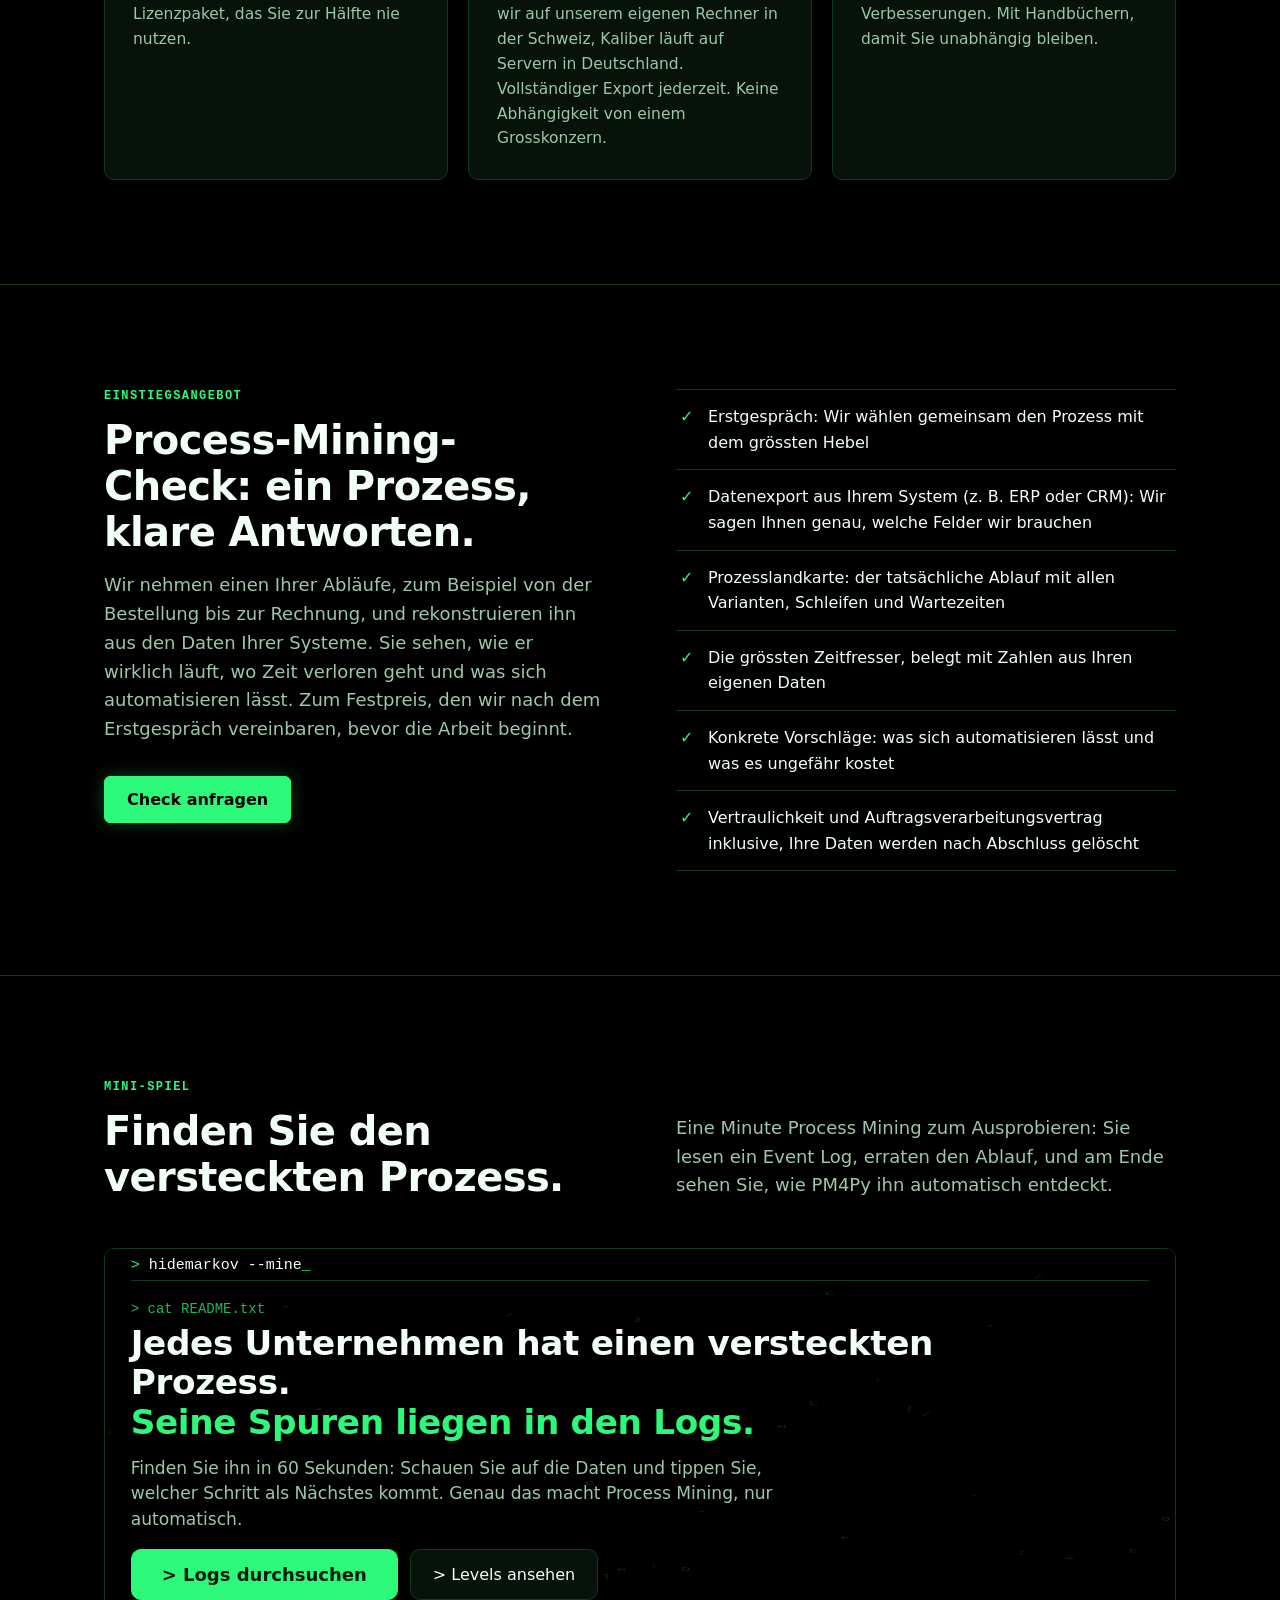
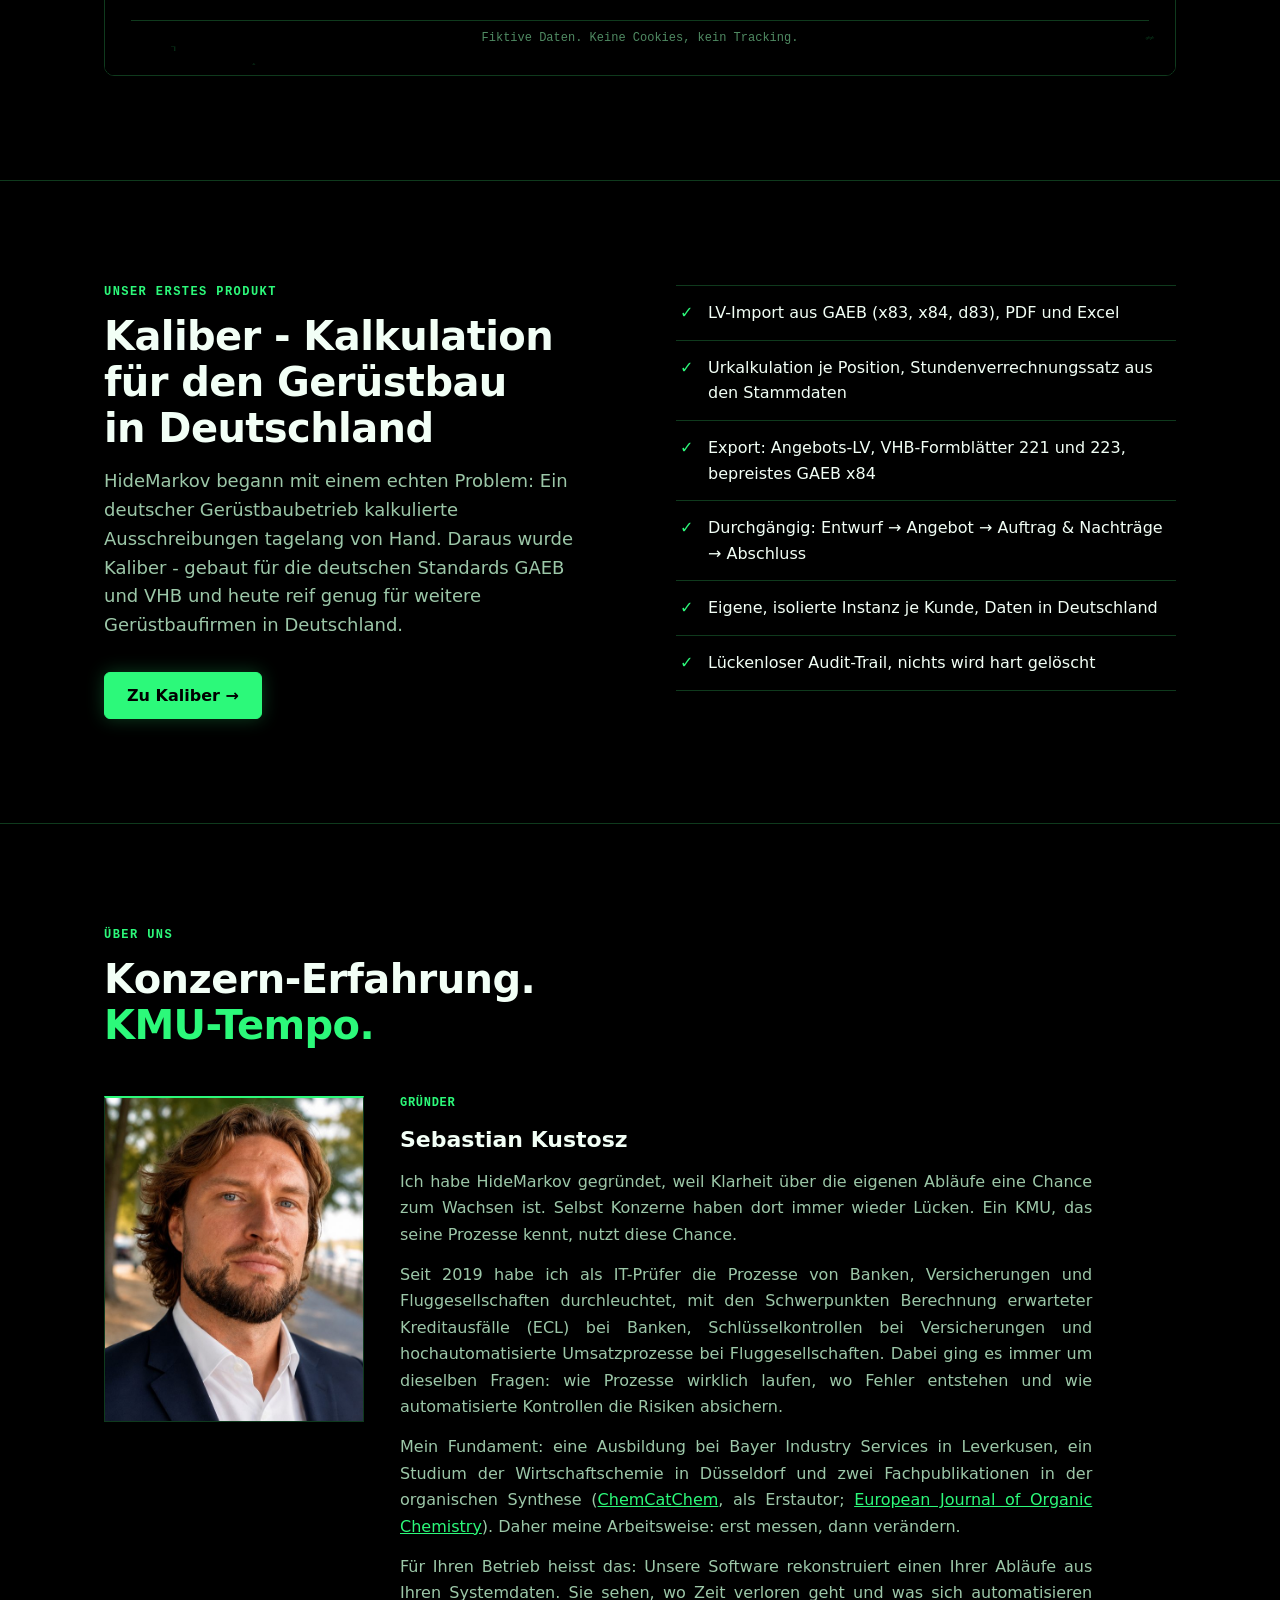
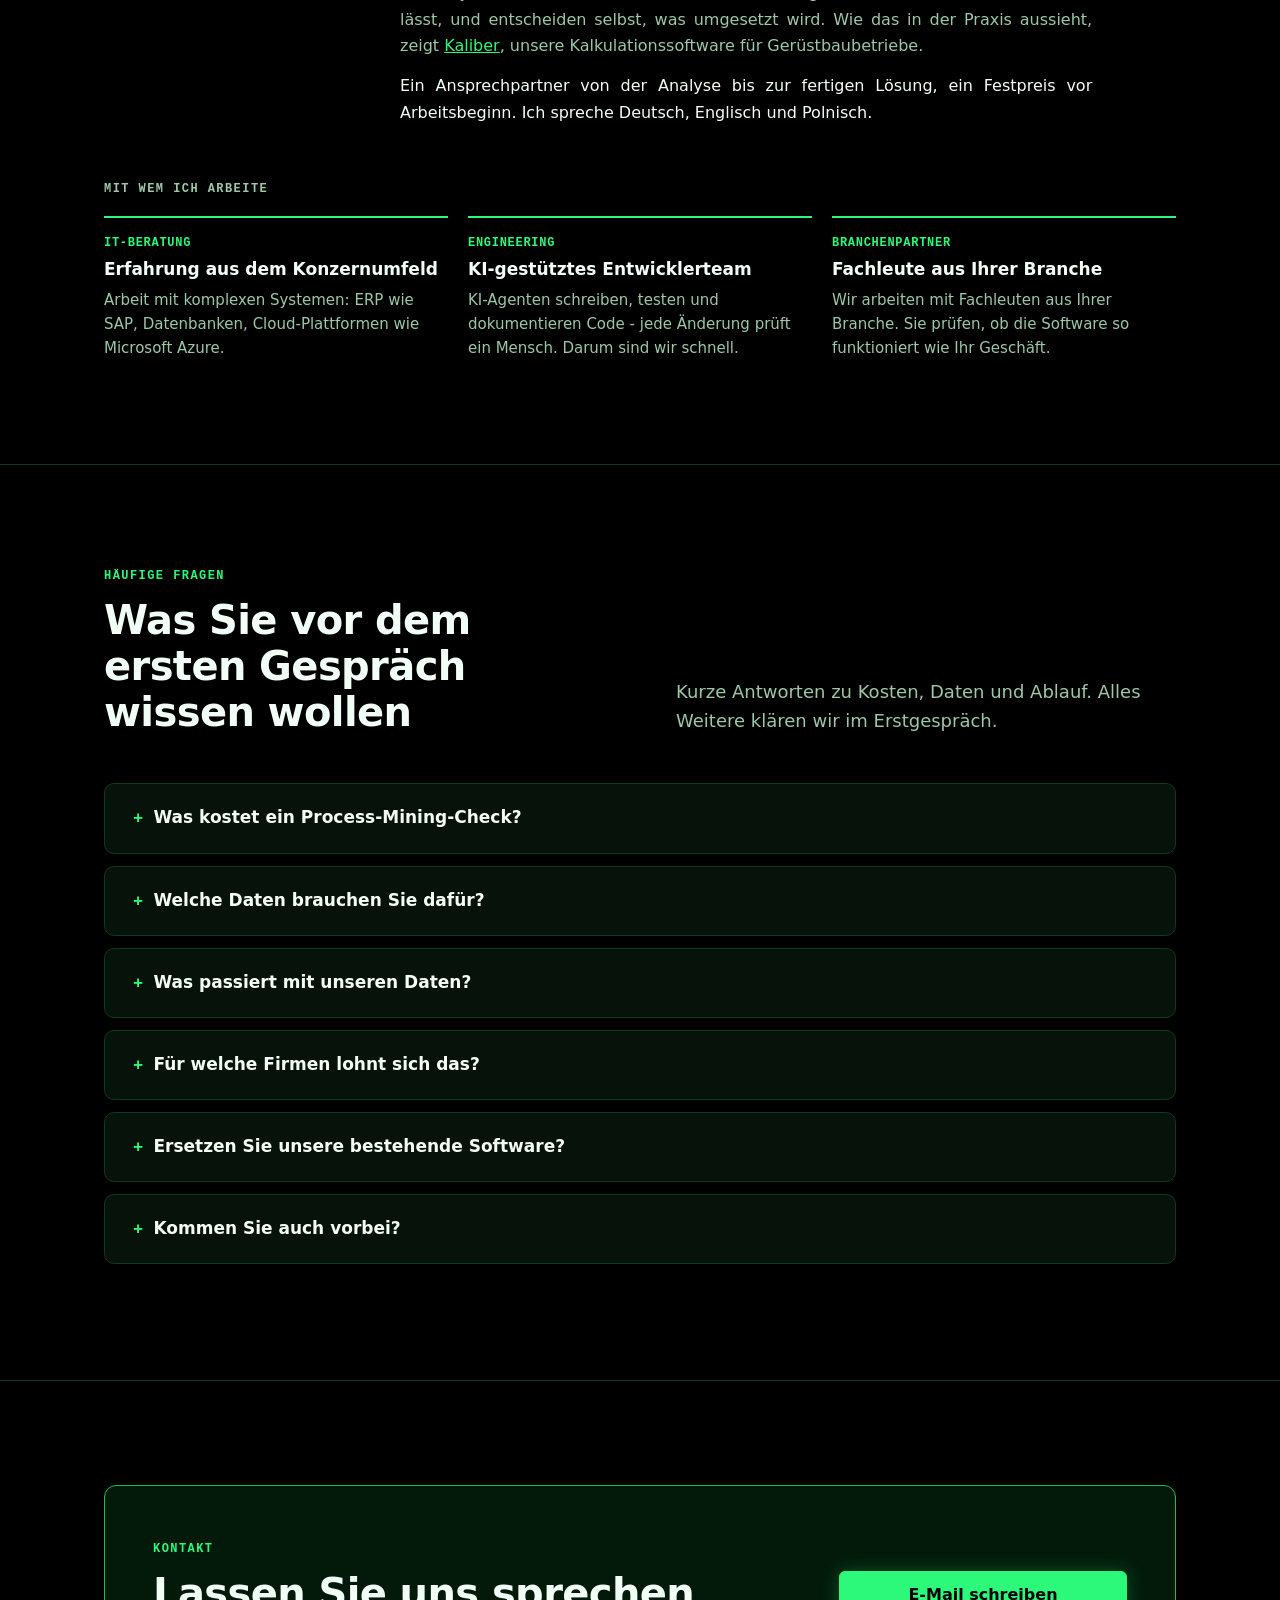
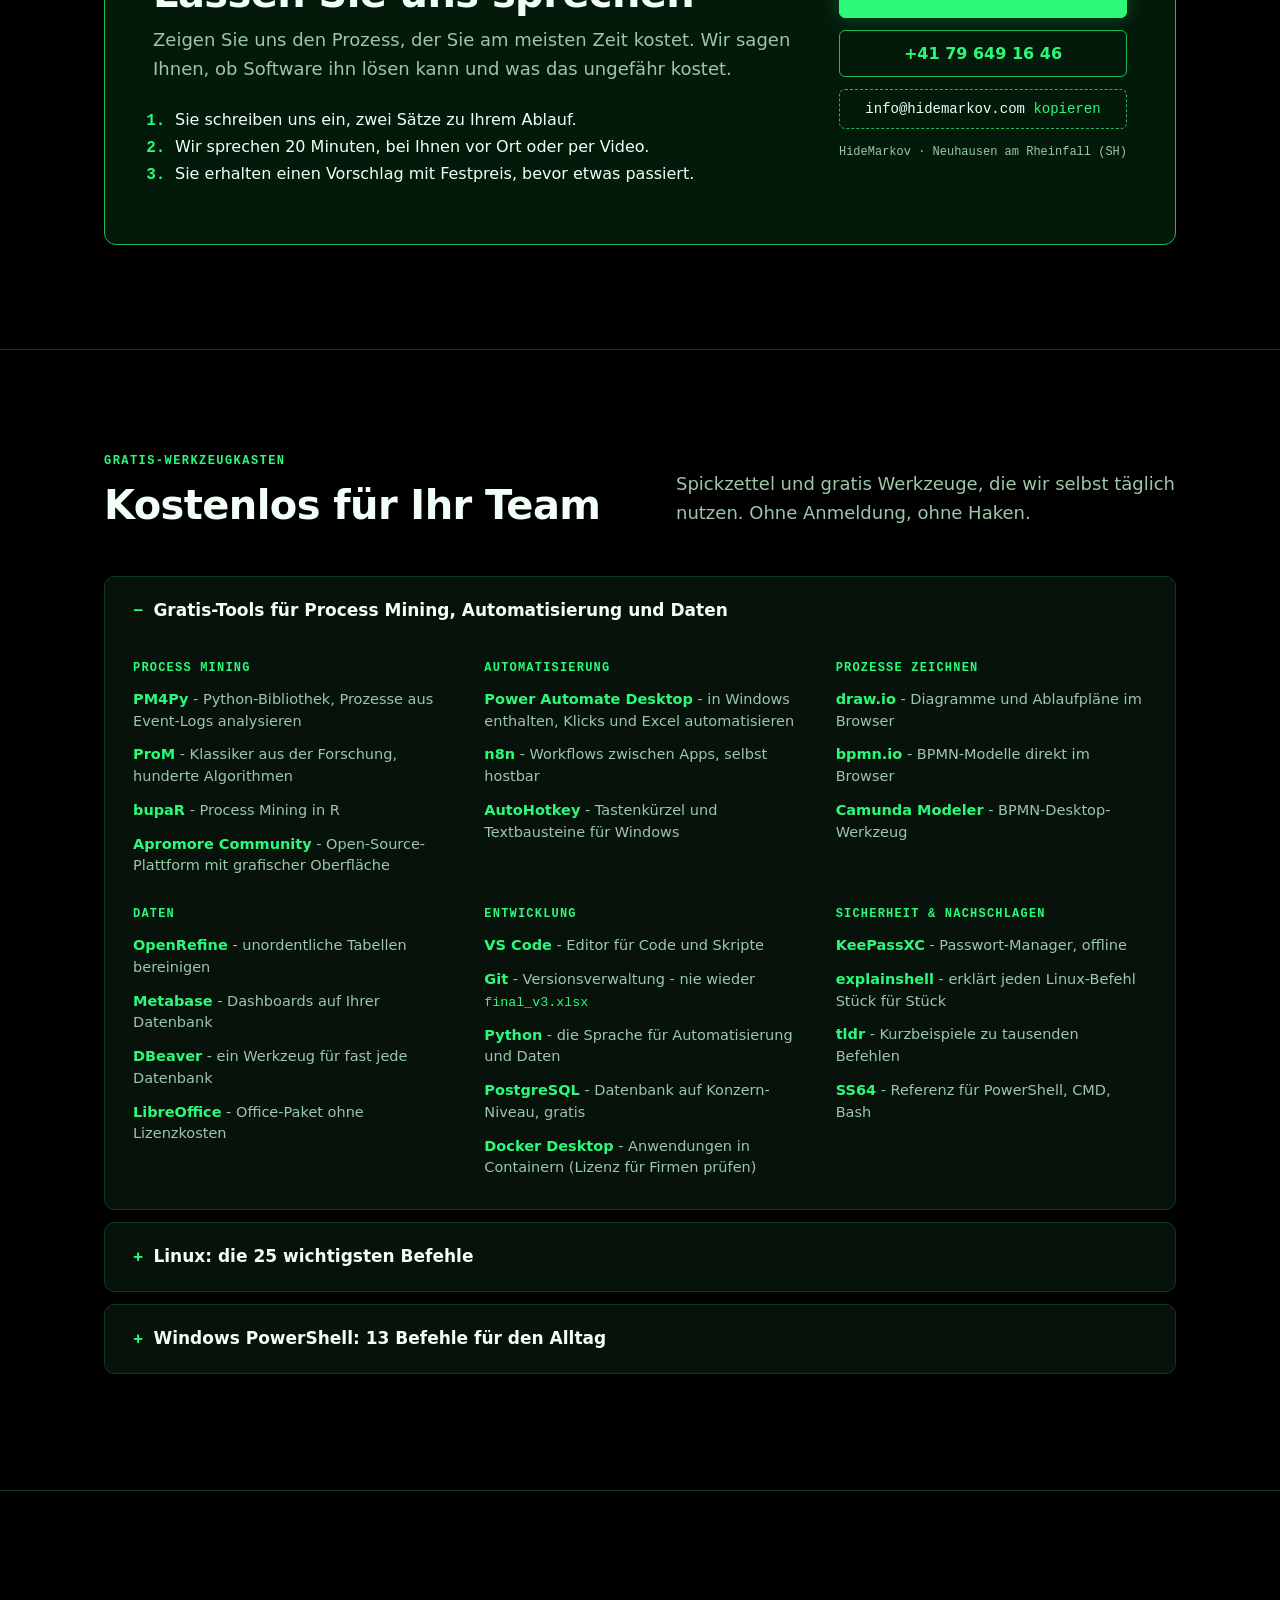
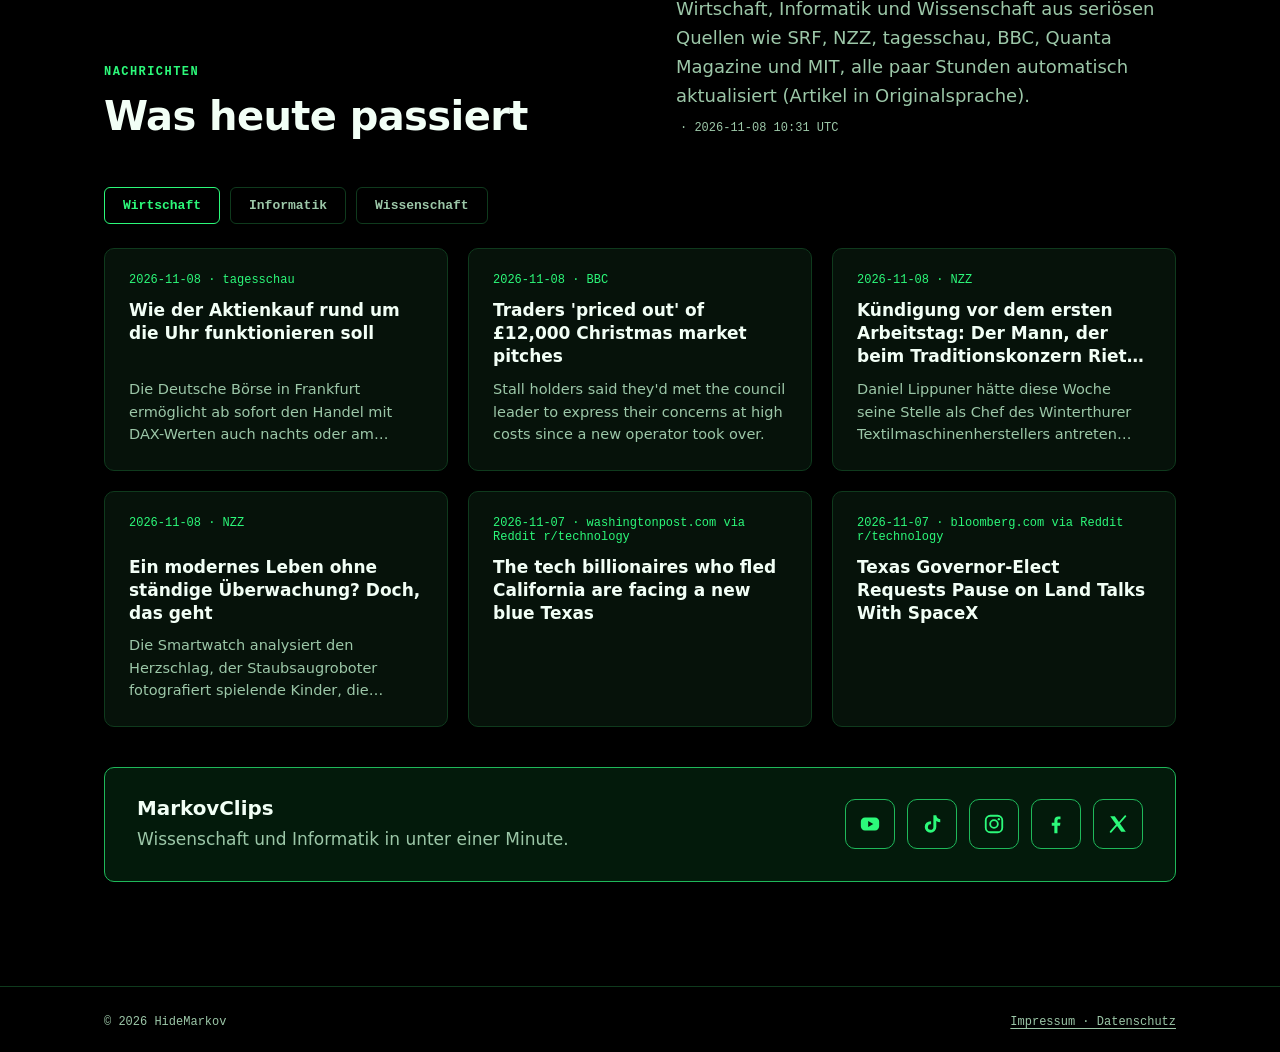
==== commit 3415b8e1: "New page structure: services, check, Kaliber, about us, FAQ, contact, tools, news tabs" ====
--- a/index.html
+++ b/index.html
@@ -161,6 +161,11 @@
   .toolgroup ul { list-style: none; padding: 0; margin: 0; }
   .toolgroup li { padding: 6px 0; color: var(--muted); font-size: 14.5px; line-height: 1.5; }
   .toolgroup a { font-weight: 600; text-decoration: none; }
+  .tabs { display: flex; flex-wrap: wrap; gap: 10px; margin: 0 0 24px; }
+  .tabs button { background: transparent; color: var(--muted); border: 1px solid var(--line); border-radius: 6px; padding: 10px 18px; font: 600 13px var(--mono); cursor: pointer; transition: border-color .2s, box-shadow .2s, color .2s; }
+  .tabs button:hover, .tabs button:focus-visible { border-color: var(--green-dim); color: var(--text); box-shadow: 0 0 18px rgba(44,249,122,.15); }
+  .tabs button[aria-selected="true"] { border-color: var(--green); color: var(--green); }
+  .news[hidden] { display: none; }
   .news { display: grid; grid-template-columns: repeat(3, 1fr); gap: 20px; }
   @media (max-width: 900px) { .news { grid-template-columns: 1fr; } }
   .news a.item { display: flex; flex-direction: column; background: var(--card); border: 1px solid var(--line); border-radius: 10px; padding: 24px; text-decoration: none; color: var(--text); transition: border-color .2s, box-shadow .2s; }
@@ -247,10 +252,10 @@
     <nav>
       <div class="navlinks" id="navlinks">
         <a href="#leistungen">Leistungen</a>
+        <a href="#einstieg">Process-Mining-Check</a>
         <a href="#kaliber">Kaliber</a>
-        <a href="#warum">Warum wir</a>
-        <a href="#werkzeuge">Gratis-Tools</a>
-        <a href="#nachrichten">News</a>
+        <a href="#ueber-uns">Über uns</a>
+        <a href="#werkzeuge">Tools &amp; News</a>
         <a href="#kontakt">Kontakt</a>
       </div>
       <div class="lang" role="group" aria-label="Sprache / Language">
@@ -331,24 +336,11 @@
           <p>Wo Standardsoftware nicht passt, bauen wir Ihre eigene Anwendung - Web, Datenbank, Schnittstellen. So wie Kaliber für den Gerüstbau.</p>
         </div>
       </div>
-    </div>
-  </section>
-
-  <section id="spiel">
-    <div class="wrap">
-      <div class="head">
-        <div>
-          <div class="kicker">Mini-Spiel</div>
-          <h2>Finden Sie den versteckten Prozess.</h2>
-        </div>
-        <p class="lead">
-        Eine Minute Process Mining zum Ausprobieren: Sie lesen ein Event Log, erraten den Ablauf, und am Ende sehen Sie, wie PM4Py ihn automatisch entdeckt.
-        
-      </p>
-      </div>
-      <div class="game-frame">
-        <iframe id="hm-game" title="Process Mining Mini-Spiel / mini game" loading="lazy"></iframe>
-        <noscript><p class="lead"><a href="/game/">Process Mining Mini-Spiel / mini game</a></p></noscript>
+      <div class="sub">So arbeiten wir</div>
+      <div class="grid">
+        <div class="card"><div class="tag">SOFTWARE</div><h3>Eigene Software statt Excel-Chaos</h3><p>Ihr Ablauf als Anwendung, die genau so rechnet wie Sie. Ohne Lizenzpaket, das Sie zur Hälfte nie nutzen.</p></div>
+        <div class="card"><div class="tag">DATEN</div><h3>Ihre Daten bleiben Ihre</h3><p>Eigene, abgeschottete Instanz. Process-Mining-Checks bearbeiten wir auf unserem eigenen Rechner in der Schweiz, Kaliber läuft auf Servern in Deutschland. Vollständiger Export jederzeit. Keine Abhängigkeit von einem Grosskonzern.</p></div>
+        <div class="card"><div class="tag">TEMPO</div><h3>Schnell lauffähig, sauber übergeben</h3><p>Früh eine Version, die Sie selbst testen, danach wöchentliche Verbesserungen. Mit Handbüchern, damit Sie unabhängig bleiben.</p></div>
       </div>
     </div>
   </section>
@@ -375,6 +367,25 @@
     </div>
   </section>
 
+  <section id="spiel">
+    <div class="wrap">
+      <div class="head">
+        <div>
+          <div class="kicker">Mini-Spiel</div>
+          <h2>Finden Sie den versteckten Prozess.</h2>
+        </div>
+        <p class="lead">
+        Eine Minute Process Mining zum Ausprobieren: Sie lesen ein Event Log, erraten den Ablauf, und am Ende sehen Sie, wie PM4Py ihn automatisch entdeckt.
+        
+      </p>
+      </div>
+      <div class="game-frame">
+        <iframe id="hm-game" title="Process Mining Mini-Spiel / mini game" loading="lazy"></iframe>
+        <noscript><p class="lead"><a href="/game/">Process Mining Mini-Spiel / mini game</a></p></noscript>
+      </div>
+    </div>
+  </section>
+
   <section id="kaliber">
     <div class="wrap feature">
       <div>
@@ -397,21 +408,14 @@
     </div>
   </section>
 
-  <section id="warum">
+  <section id="ueber-uns">
     <div class="wrap">
       <div class="head">
         <div>
-          <div class="kicker">Warum HideMarkov</div>
+          <div class="kicker">Über uns</div>
           <h2>Konzern-Erfahrung. <span class="g">KMU-Tempo.</span></h2>
         </div>
-        <p class="lead">Wir kommen aus den IT-Landschaften von Banken, Versicherungen und der Luftfahrt. Dort haben wir gelernt, wie die Grossen ihre Prozesse durchleuchten, automatisieren und ihre Systeme bauen. Genau das setzen wir für KMU um - ohne Konzern-Budget und ohne Konzern-Tempo.</p>
-      </div>
-      <div class="grid">
-        <div class="card"><div class="tag">SOFTWARE</div><h3>Eigene Software statt Excel-Chaos</h3><p>Ihr Ablauf als Anwendung, die genau so rechnet wie Sie. Ohne Lizenzpaket, das Sie zur Hälfte nie nutzen.</p></div>
-        <div class="card"><div class="tag">DATEN</div><h3>Ihre Daten bleiben Ihre</h3><p>Eigene, abgeschottete Instanz. Process-Mining-Checks bearbeiten wir auf unserem eigenen Rechner in der Schweiz, Kaliber läuft auf Servern in Deutschland. Vollständiger Export jederzeit. Keine Abhängigkeit von einem Grosskonzern.</p></div>
-        <div class="card"><div class="tag">TEMPO</div><h3>Schnell lauffähig, sauber übergeben</h3><p>Früh eine Version, die Sie selbst testen, danach wöchentliche Verbesserungen. Mit Handbüchern, damit Sie unabhängig bleiben.</p></div>
-      </div>
-      <div class="sub">Wer dahinter steht</div>
+      </div>
       <div class="founder">
         <img src="/sebastian-kustosz.jpg" width="600" height="750" loading="lazy" alt="Sebastian Kustosz, HideMarkov">
         <div>
@@ -424,6 +428,7 @@
           <p>Ein Ansprechpartner von der Analyse bis zur fertigen Lösung, ein Festpreis vor Arbeitsbeginn. Ich spreche Deutsch, Englisch und Polnisch.</p>
         </div>
       </div>
+      <div class="sub">Mit wem ich arbeite</div>
       <div class="team">
         <div class="member"><div class="tag">IT-BERATUNG</div><h3>Erfahrung aus dem Konzernumfeld</h3><p>Arbeit mit komplexen Systemen: ERP wie SAP, Datenbanken, Cloud-Plattformen wie Microsoft Azure.</p></div>
         <div class="member"><div class="tag">ENGINEERING</div><h3>KI-gestütztes Entwicklerteam</h3><p>KI-Agenten schreiben, testen und dokumentieren Code - jede Änderung prüft ein Mensch. Darum sind wir schnell.</p></div>
@@ -502,37 +507,18 @@
       <div class="head">
         <div>
           <div class="kicker">Nachrichten</div>
-          <h2>Wirtschaft und Technologie heute</h2>
-        </div>
-        <p class="lead">Meldungen von SRF, NZZ, tagesschau, BBC und DW, dazu meistgelesene Links seriöser Medien aus Reddit - alle paar Stunden automatisch aktualisiert (Artikel in Originalsprache). <span class="upd" data-upd></span></p>
-      </div>
-      <div class="news" id="news-news"><p class="muted">News werden geladen …</p></div>
-    </div>
-  </section>
-
-  <section id="informatik">
-    <div class="wrap">
-      <div class="head">
-        <div>
-          <div class="kicker">Informatik</div>
-          <h2>Neu in der Informatik</h2>
-        </div>
-        <p class="lead">KI, Software, Sicherheit und Algorithmen - alle paar Stunden automatisch aktualisiert (Artikel auf Englisch). <span class="upd" data-upd></span></p>
-      </div>
-      <div class="news" id="news-cs"><p class="muted">News werden geladen …</p></div>
-    </div>
-  </section>
-
-  <section id="wissenschaft">
-    <div class="wrap">
-      <div class="head">
-        <div>
-          <div class="kicker">Wissenschaft</div>
-          <h2>Neu in der Wissenschaft</h2>
-        </div>
-        <p class="lead">Physik, Mathematik, Biologie und Weltraum - alle paar Stunden automatisch aktualisiert (Artikel auf Englisch). <span class="upd" data-upd></span></p>
-      </div>
-      <div class="news" id="news-science"><p class="muted">News werden geladen …</p></div>
+          <h2>Was heute passiert</h2>
+        </div>
+        <p class="lead">Wirtschaft, Informatik und Wissenschaft aus seriösen Quellen wie SRF, NZZ, tagesschau, BBC, Quanta Magazine und MIT, alle paar Stunden automatisch aktualisiert (Artikel in Originalsprache). <span class="upd" data-upd></span></p>
+      </div>
+      <div class="tabs" role="tablist" aria-label="Nachrichten / News">
+        <button type="button" role="tab" id="tab-news-news" aria-controls="news-news" aria-selected="true">Wirtschaft</button>
+        <button type="button" role="tab" id="tab-news-cs" aria-controls="news-cs" aria-selected="false">Informatik</button>
+        <button type="button" role="tab" id="tab-news-science" aria-controls="news-science" aria-selected="false">Wissenschaft</button>
+      </div>
+      <div class="news" id="news-news" role="tabpanel" aria-labelledby="tab-news-news"><p class="muted">News werden geladen …</p></div>
+      <div class="news" id="news-cs" role="tabpanel" aria-labelledby="tab-news-cs" hidden><p class="muted">News werden geladen …</p></div>
+      <div class="news" id="news-science" role="tabpanel" aria-labelledby="tab-news-science" hidden><p class="muted">News werden geladen …</p></div>
       <div class="clips">
         <div>
           <h3>MarkovClips</h3>
@@ -603,6 +589,14 @@
     });
     document.querySelectorAll('.navlinks a').forEach(function (a) {
       a.addEventListener('click', function () { header.classList.remove('open'); menu.setAttribute('aria-expanded', 'false'); menu.textContent = '☰'; });
+    });
+
+    // News tabs: one list visible at a time
+    var tabs = document.querySelectorAll('.tabs [role="tab"]');
+    tabs.forEach(function (t) {
+      t.addEventListener('click', function () {
+        tabs.forEach(function (o) { var on = o === t; o.setAttribute('aria-selected', String(on)); document.getElementById(o.getAttribute('aria-controls')).hidden = !on; });
+      });
     });
 
     // News feeds from news.json (refreshed by a GitHub job; same origin, no third-party requests)
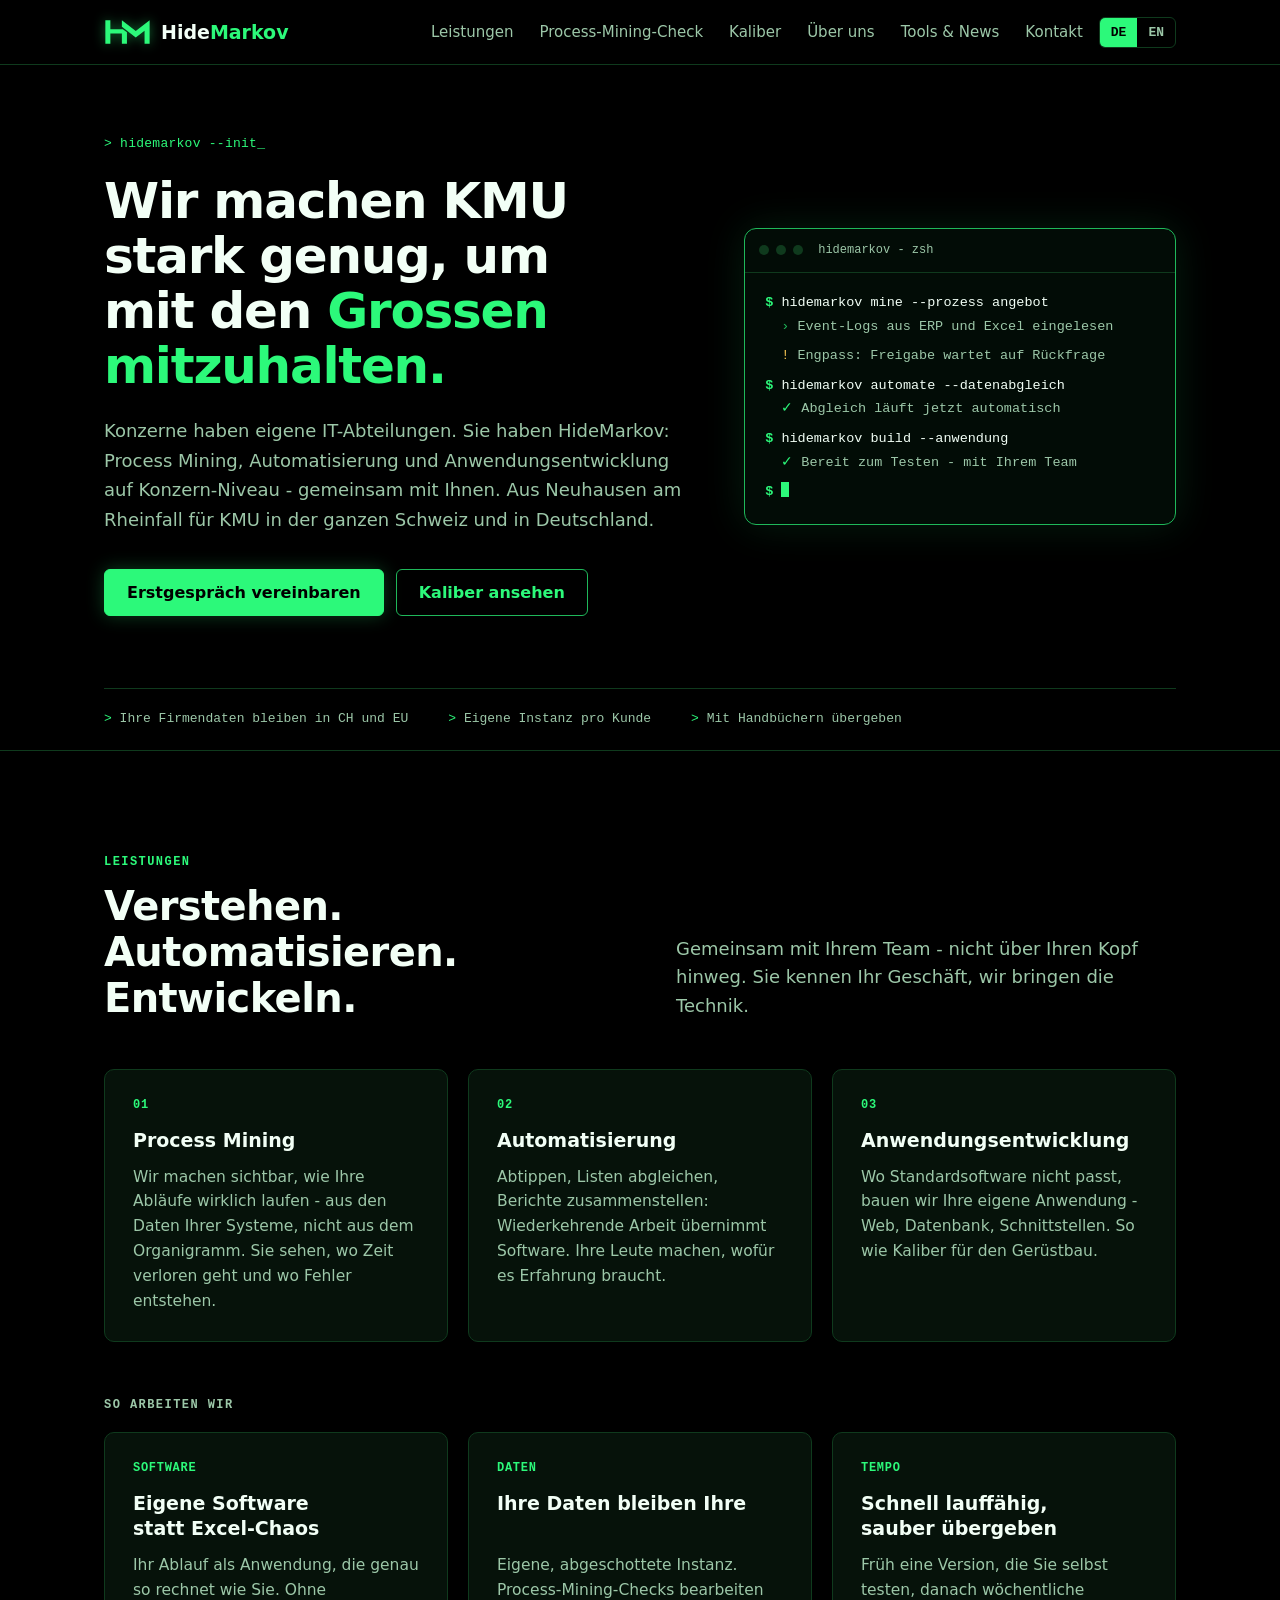
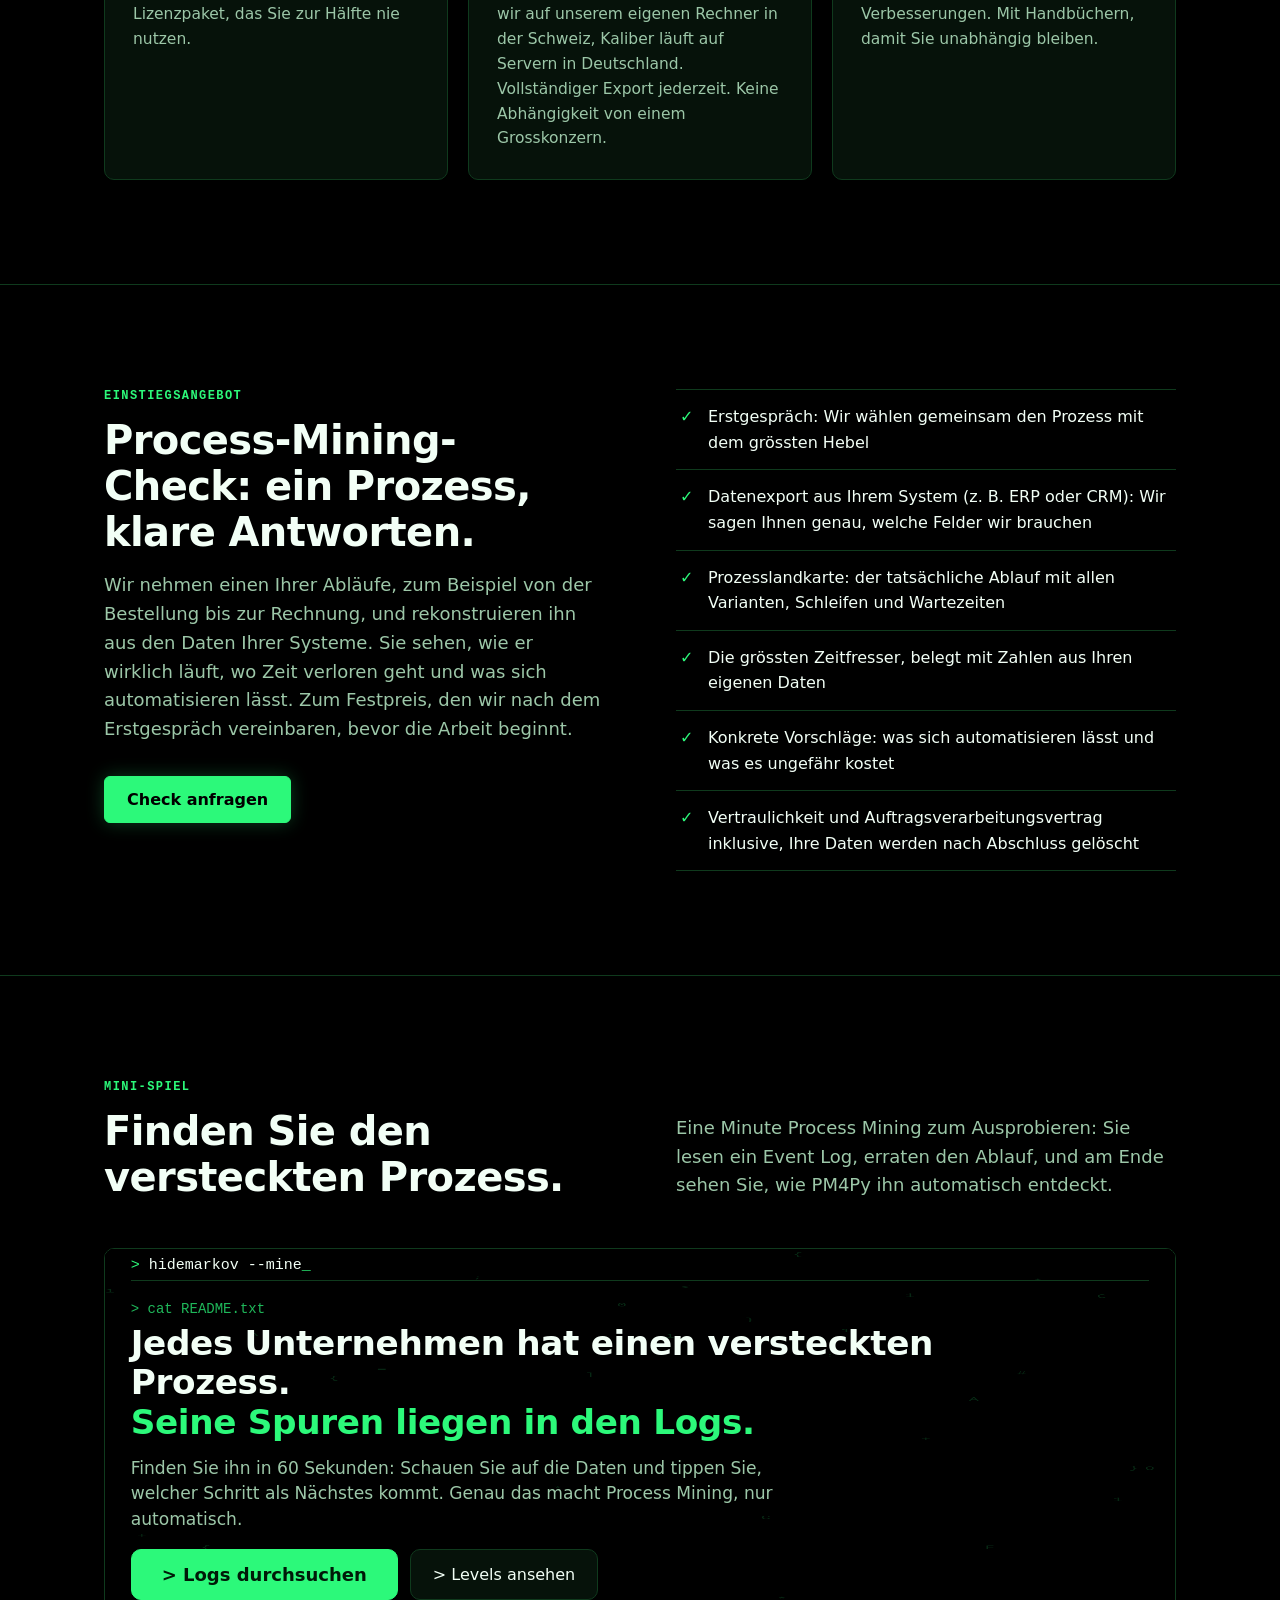
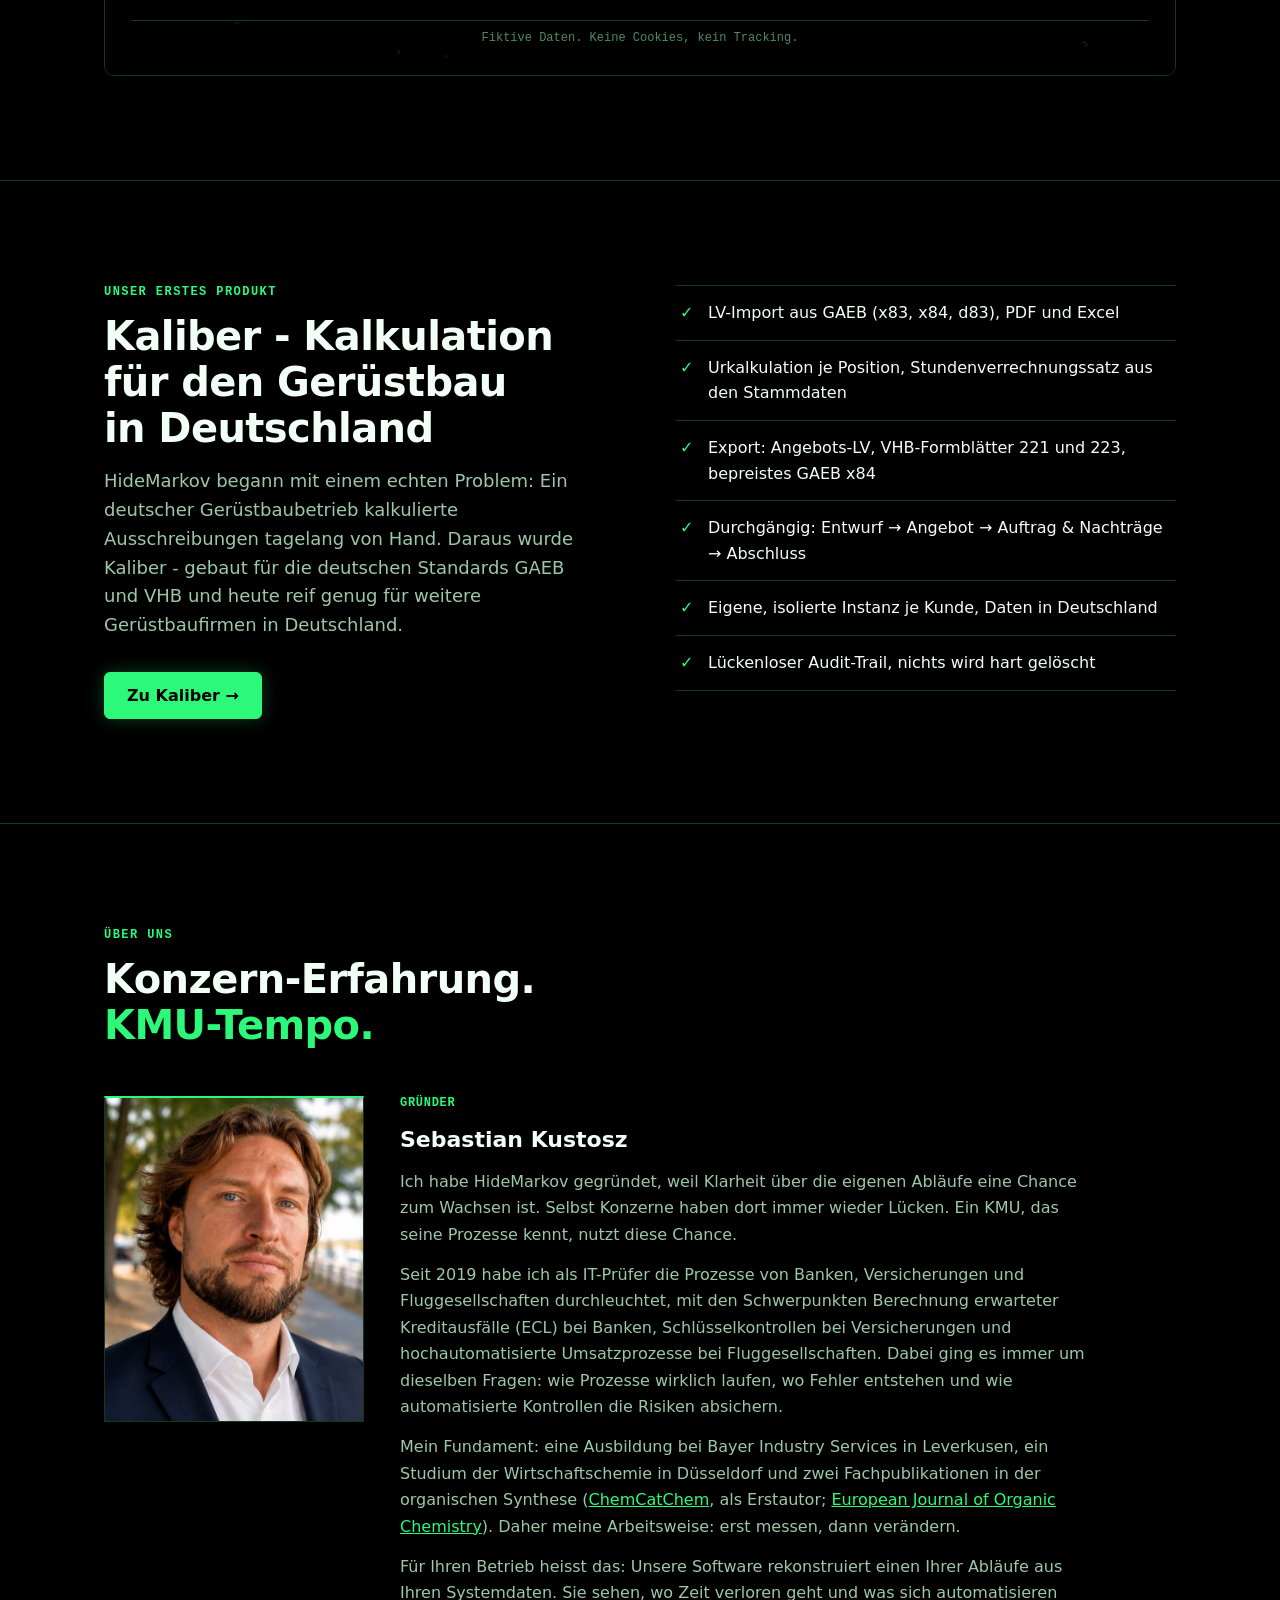
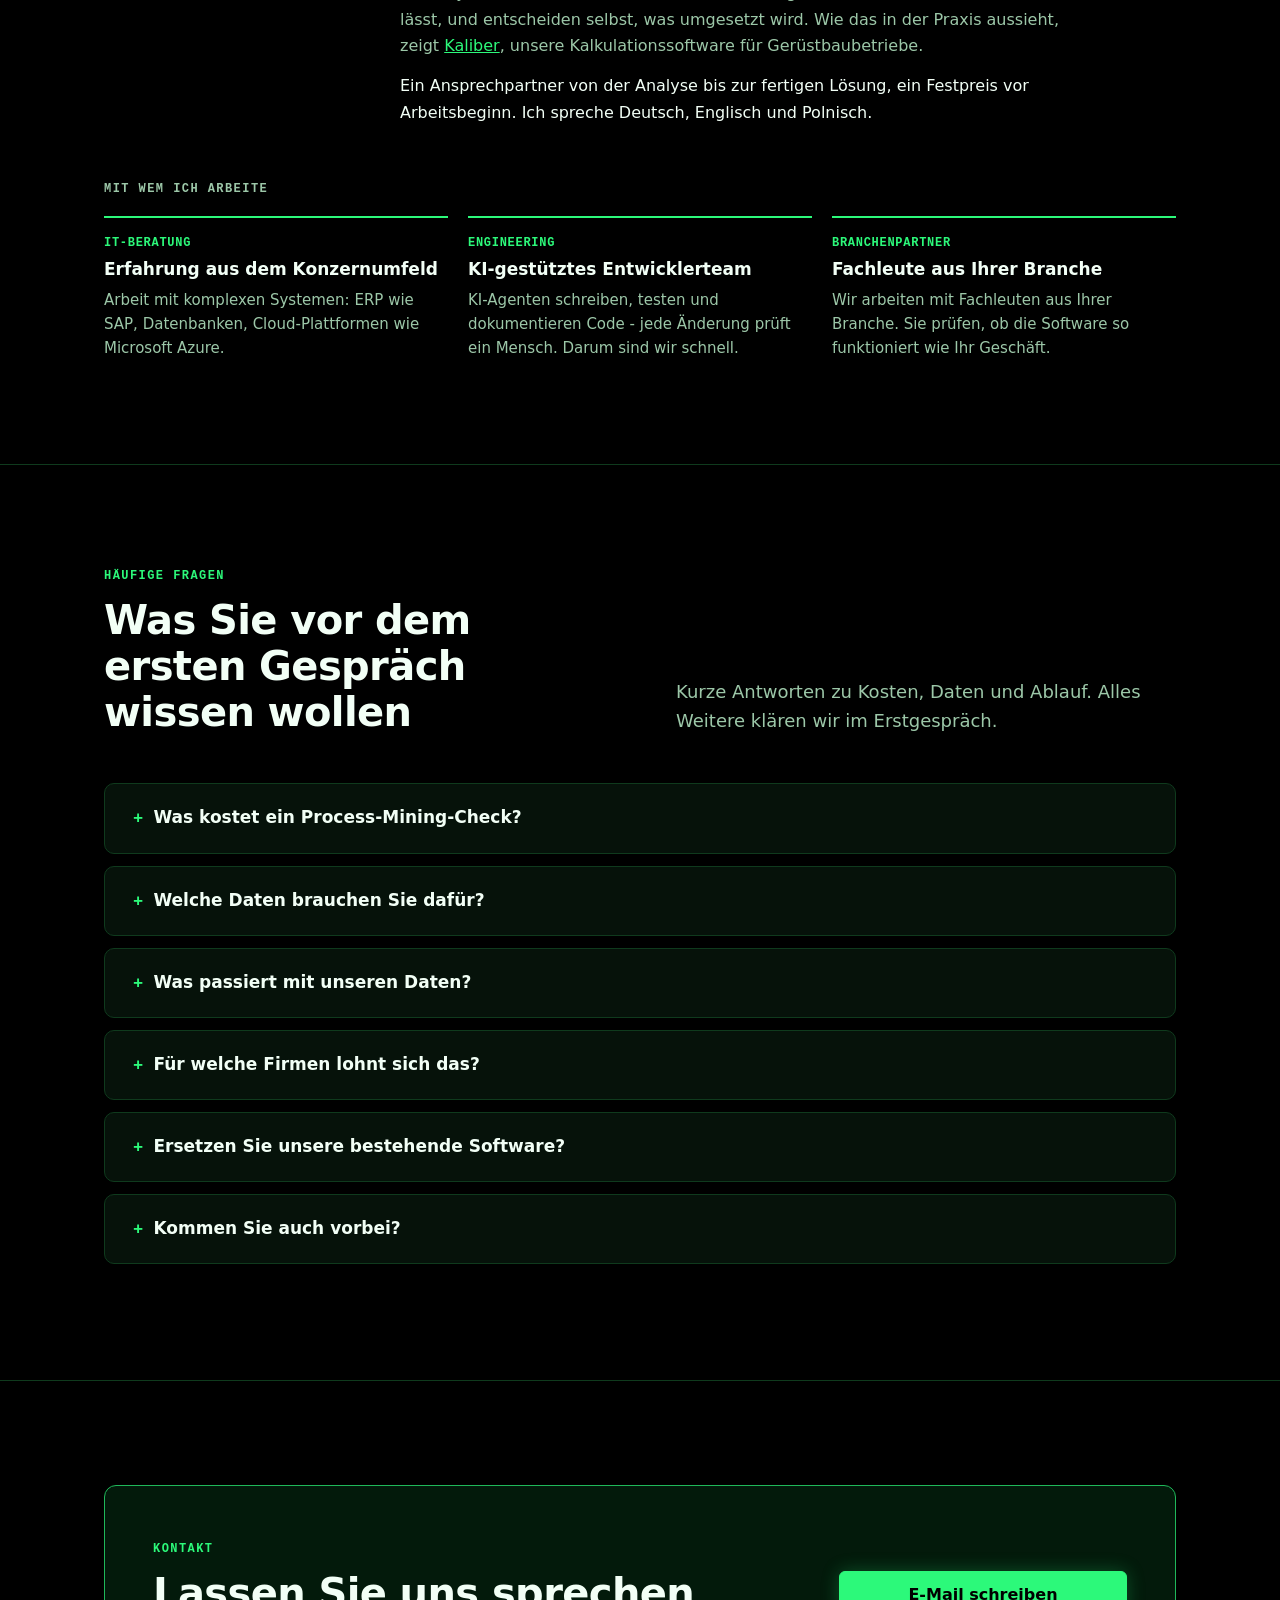
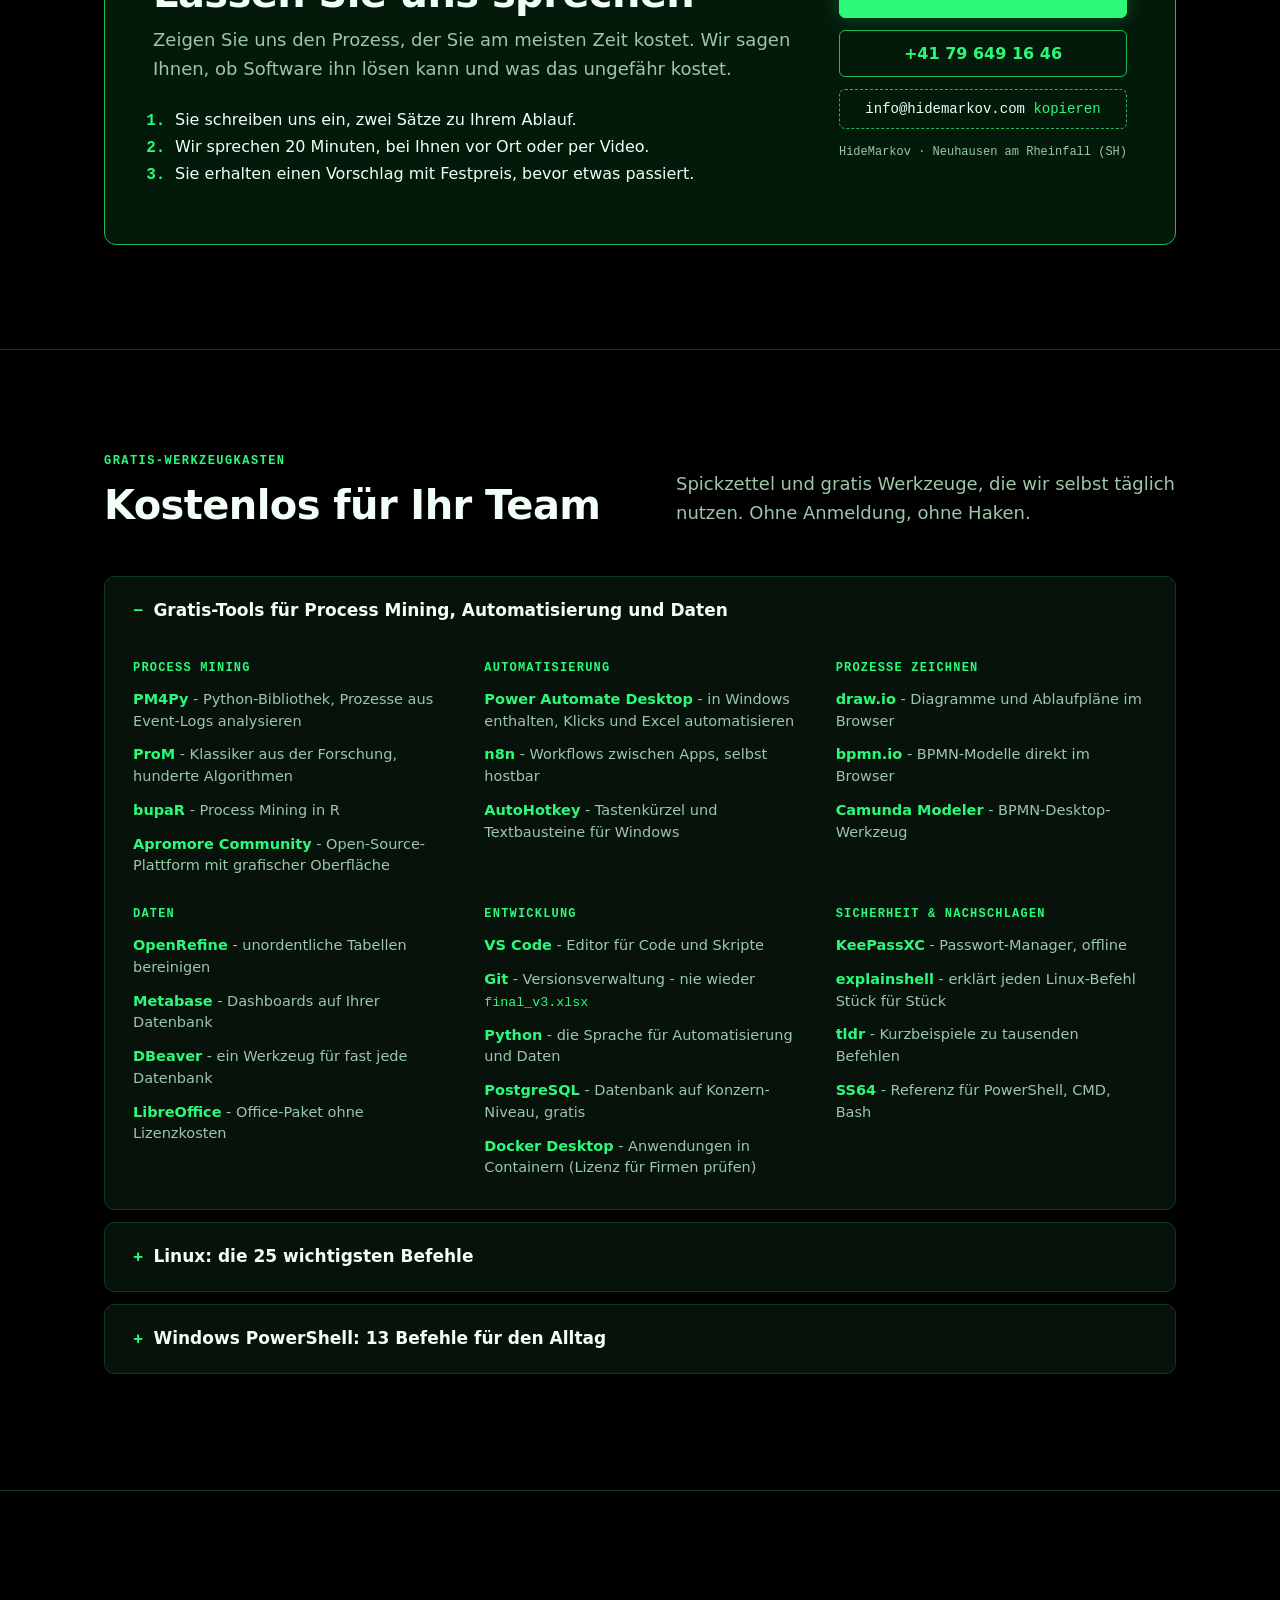
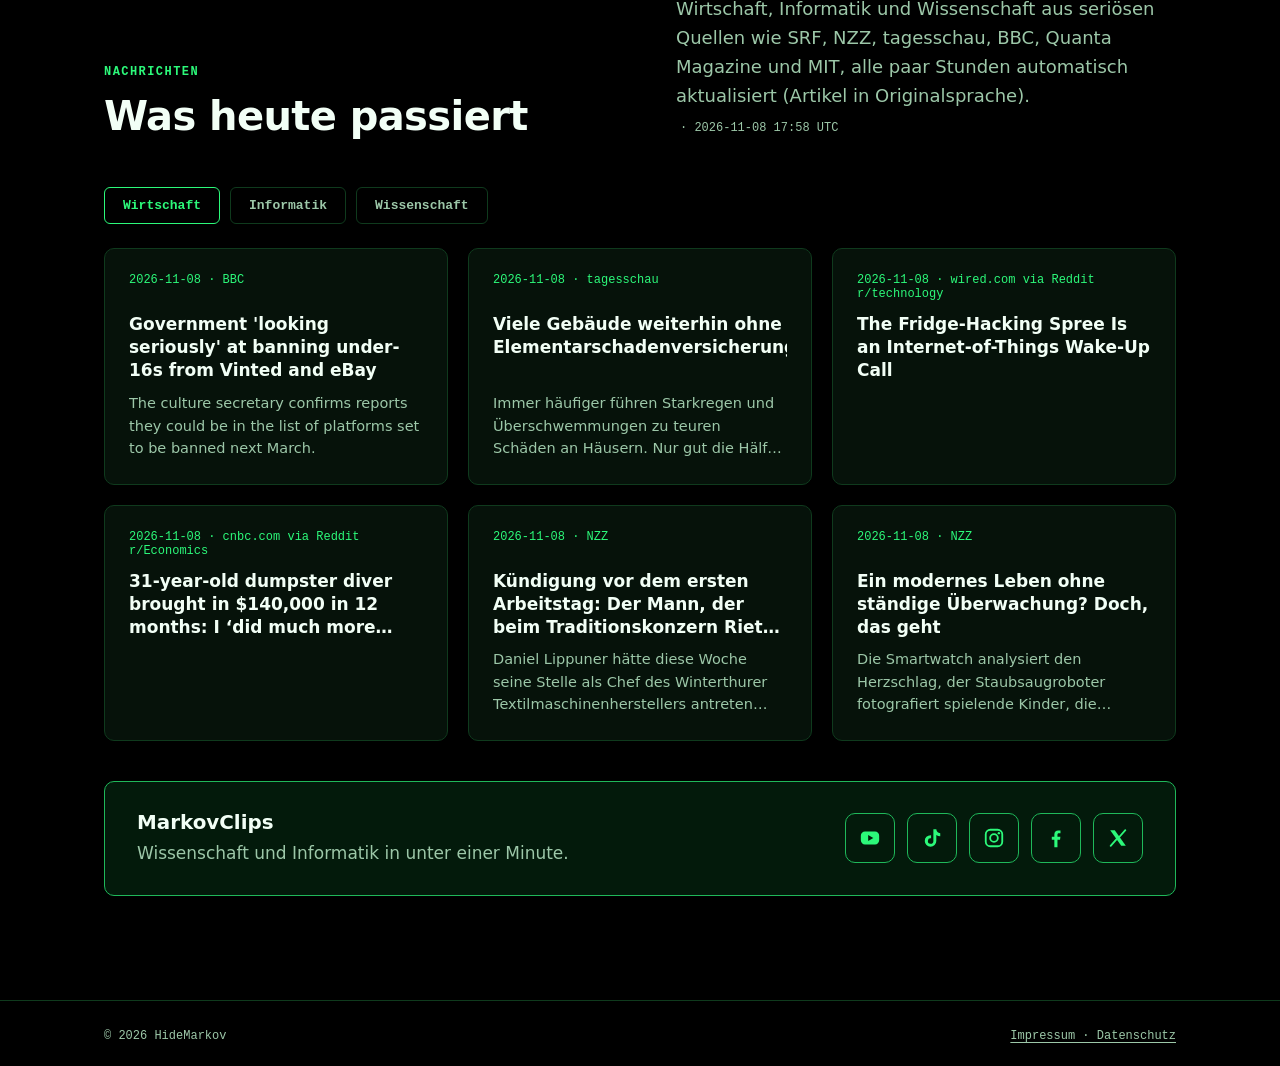
==== commit b3286bf2: "Founder section: left-aligned text, no auto hyphenation (DE)" ====
--- a/index.html
+++ b/index.html
@@ -188,7 +188,7 @@
   .founder { display: grid; grid-template-columns: 260px 1fr; gap: 36px; align-items: start; margin-bottom: 48px; }
   .founder img { display: block; width: 100%; height: auto; border: 1px solid var(--line); border-top: 2px solid var(--green); }
   .founder h3 { margin: 0 0 14px; font-size: 22px; }
-  .founder p { margin: 0 0 14px; color: var(--muted); font-size: 16px; line-height: 1.65; max-width: 68ch; text-align: justify; -webkit-hyphens: auto; hyphens: auto; }
+  .founder p { margin: 0 0 14px; color: var(--muted); font-size: 16px; line-height: 1.65; max-width: 68ch; }
   .founder p:last-child { margin-bottom: 0; color: var(--text); }
   .founder a { color: var(--green); }
   @media (max-width: 700px) { .founder { grid-template-columns: 1fr; gap: 22px; } .founder img { max-width: 260px; } }
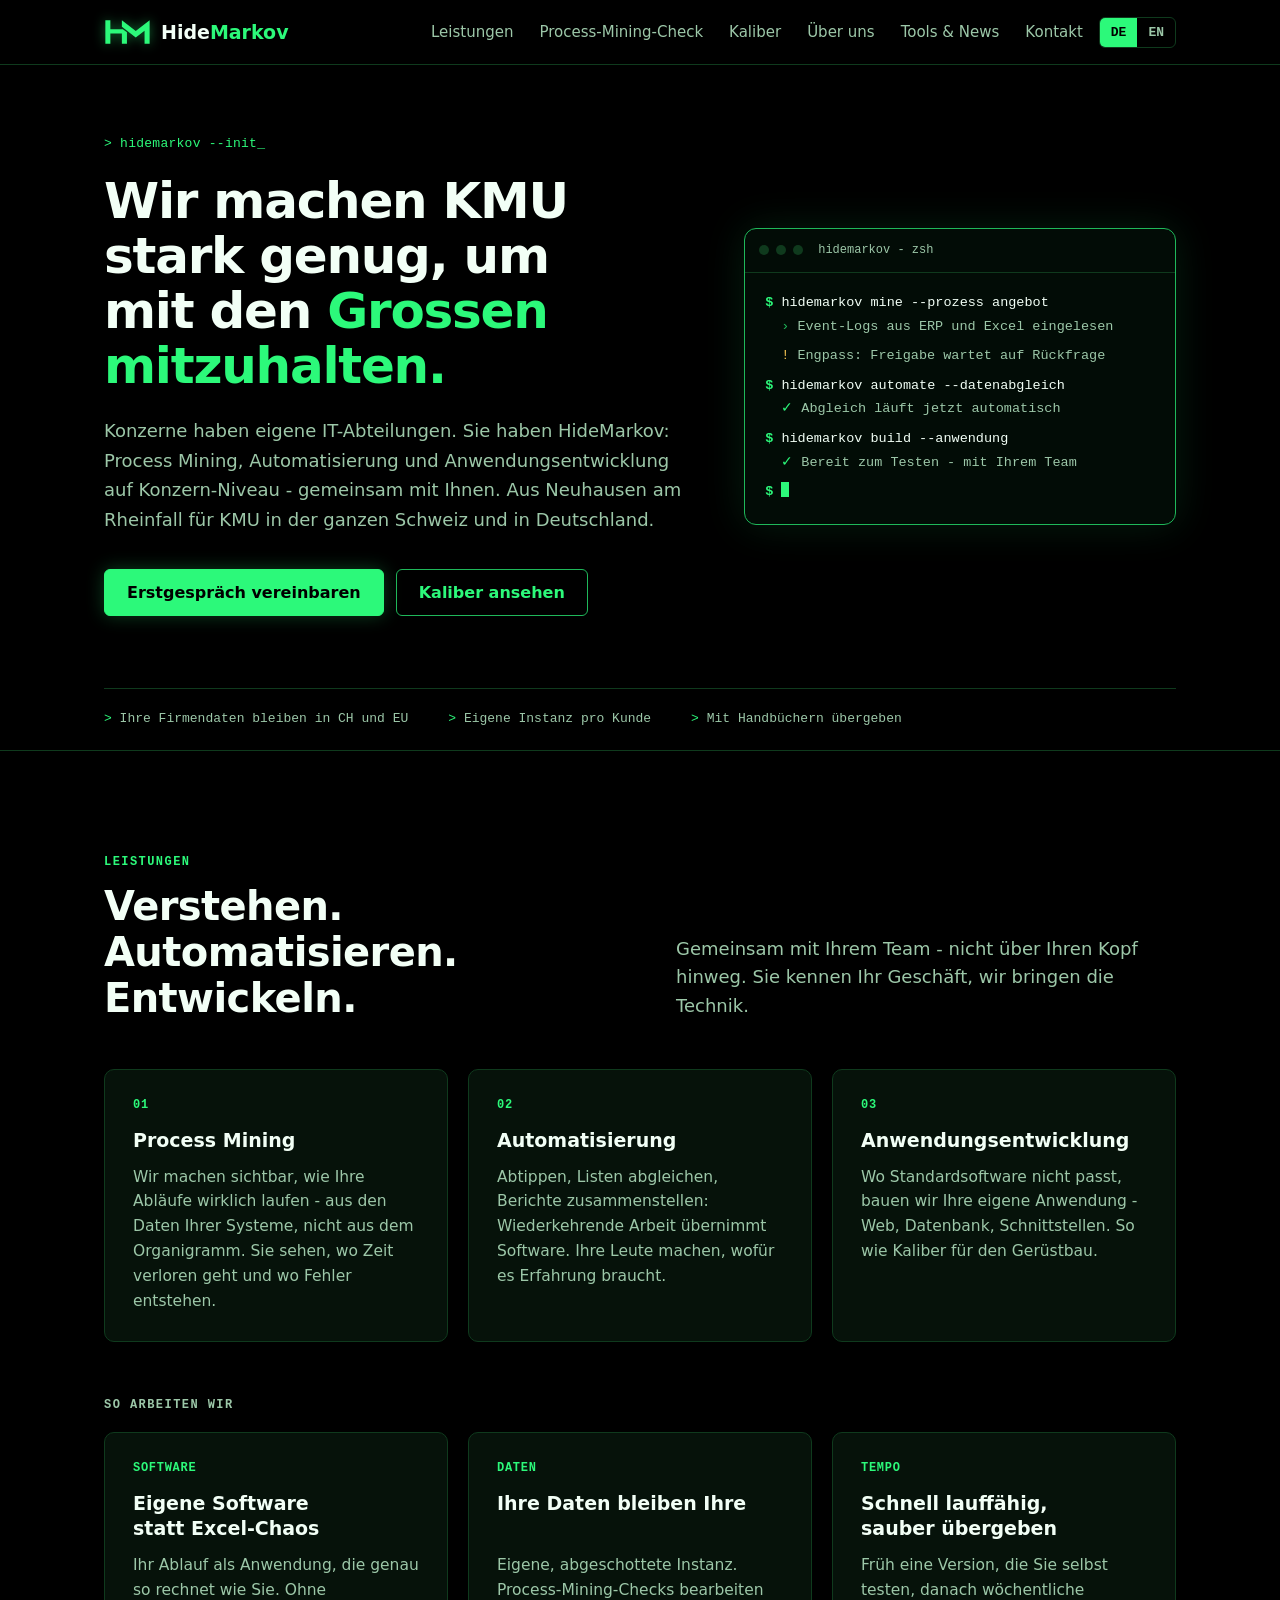
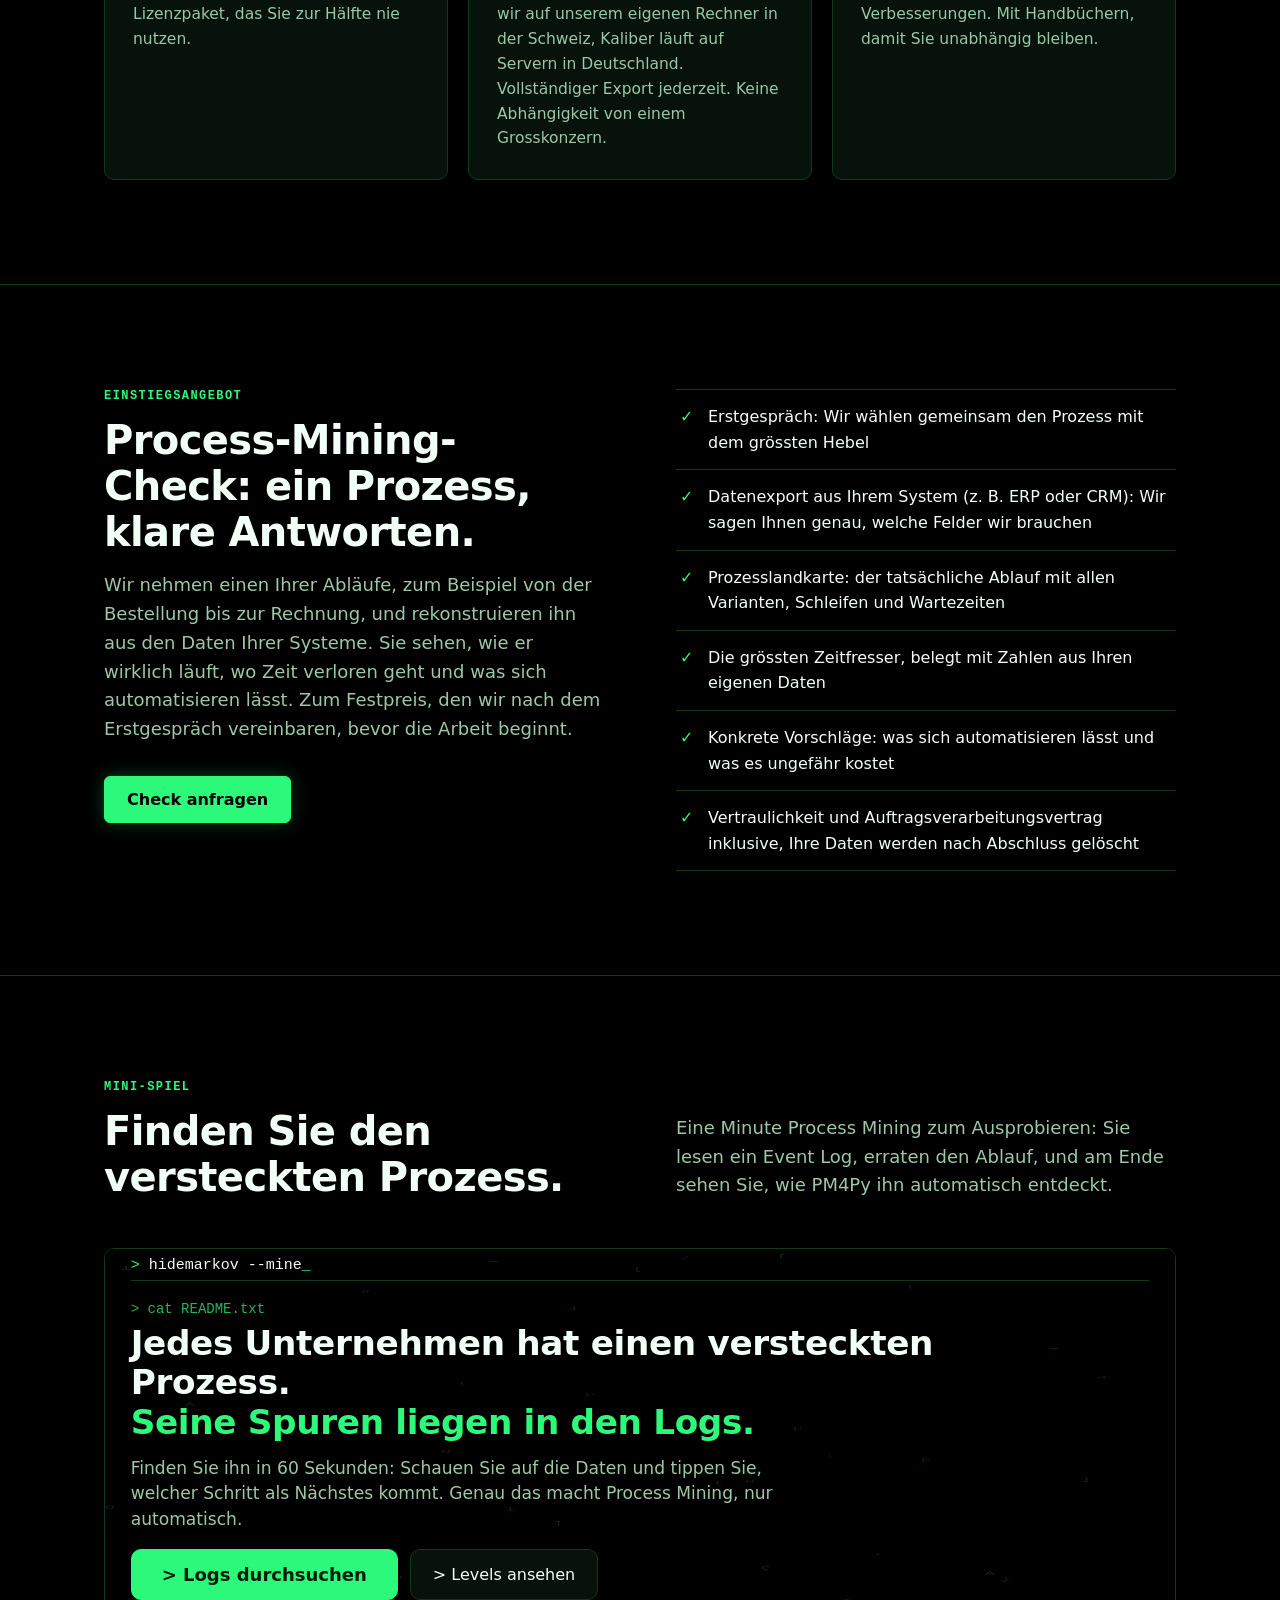
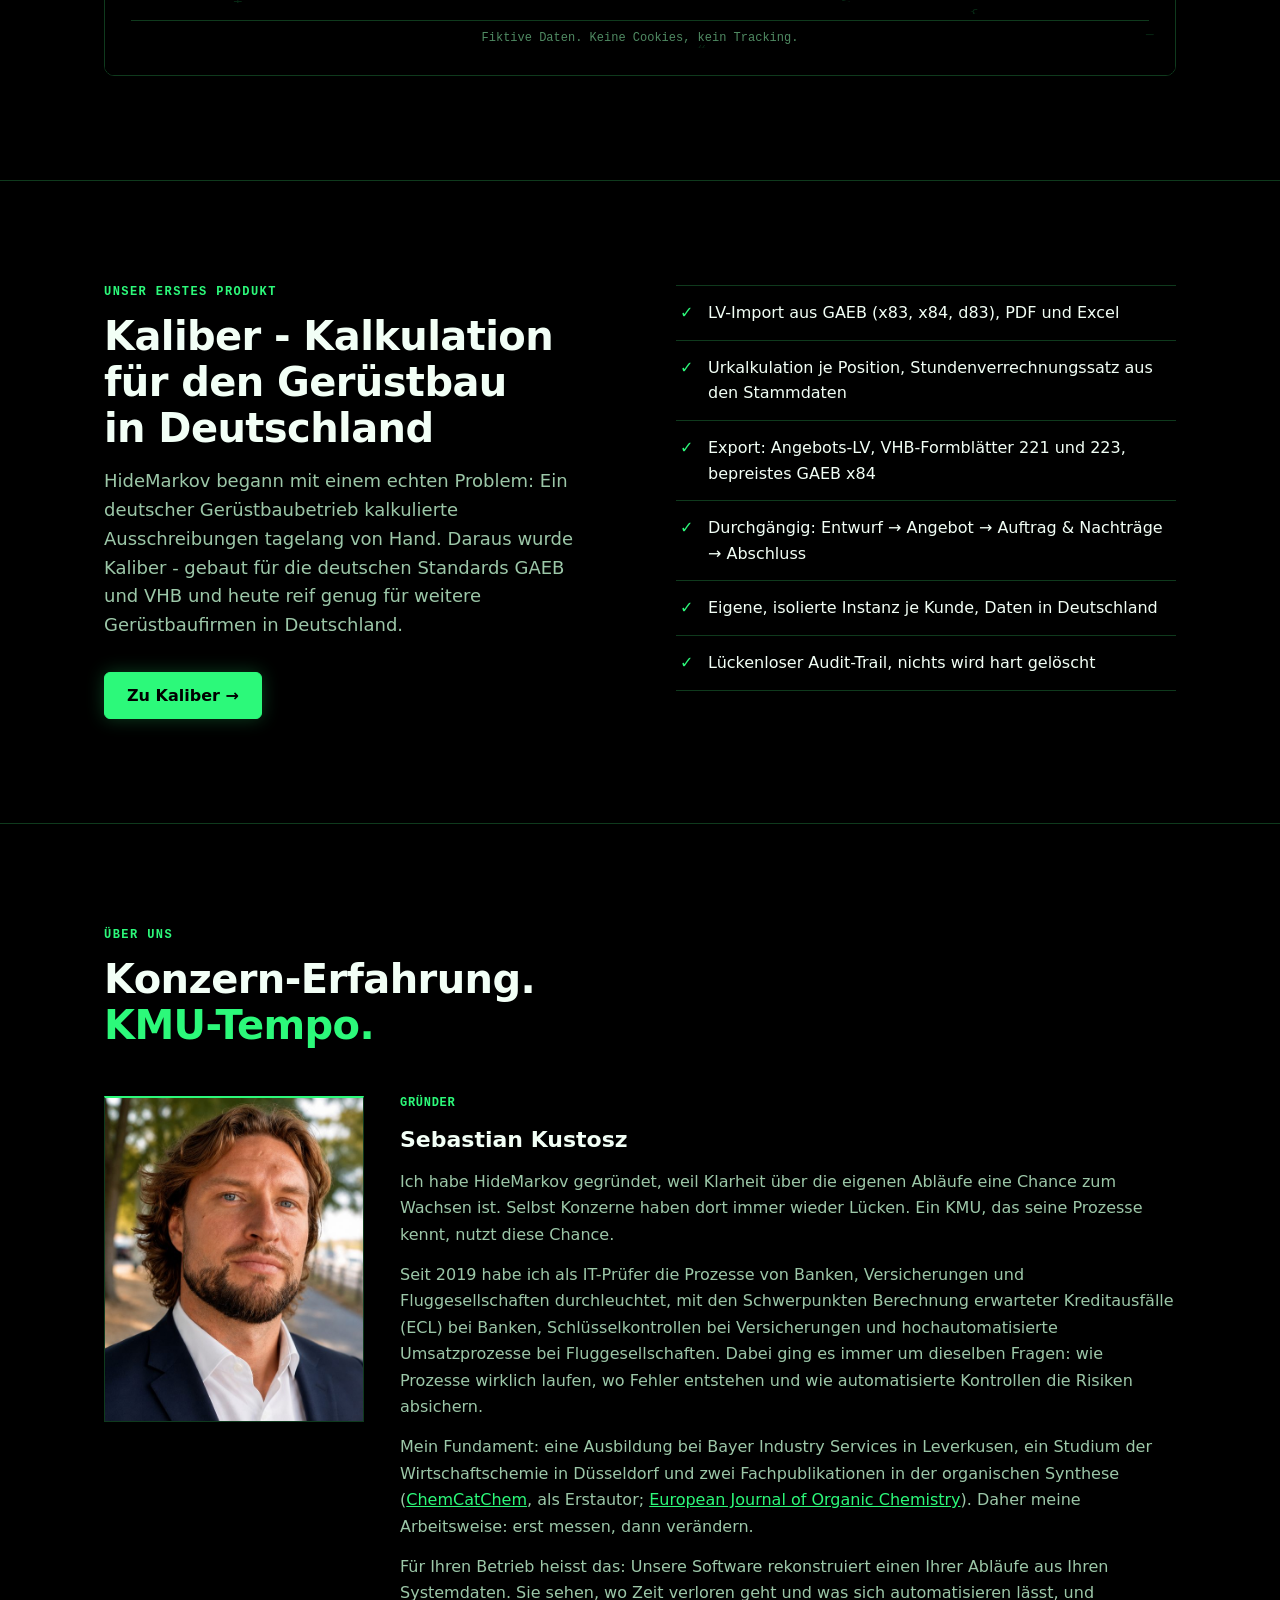
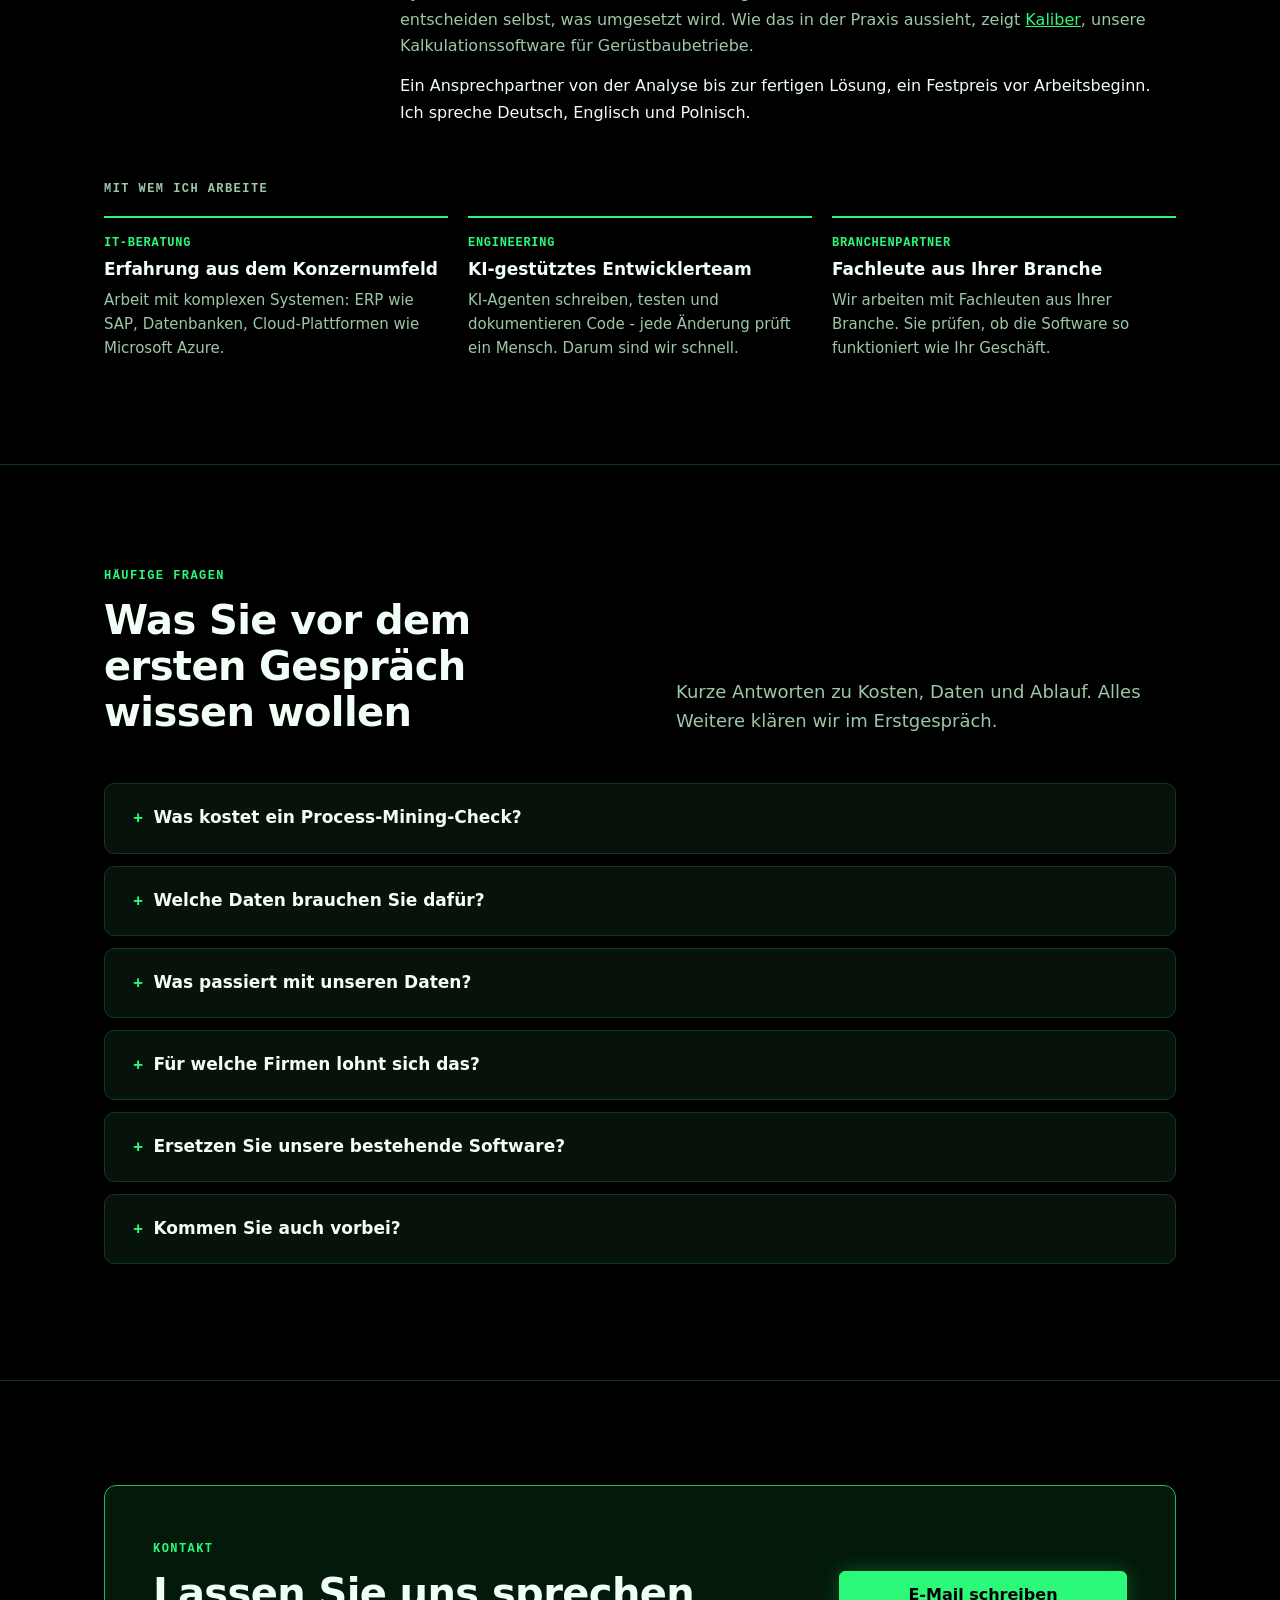
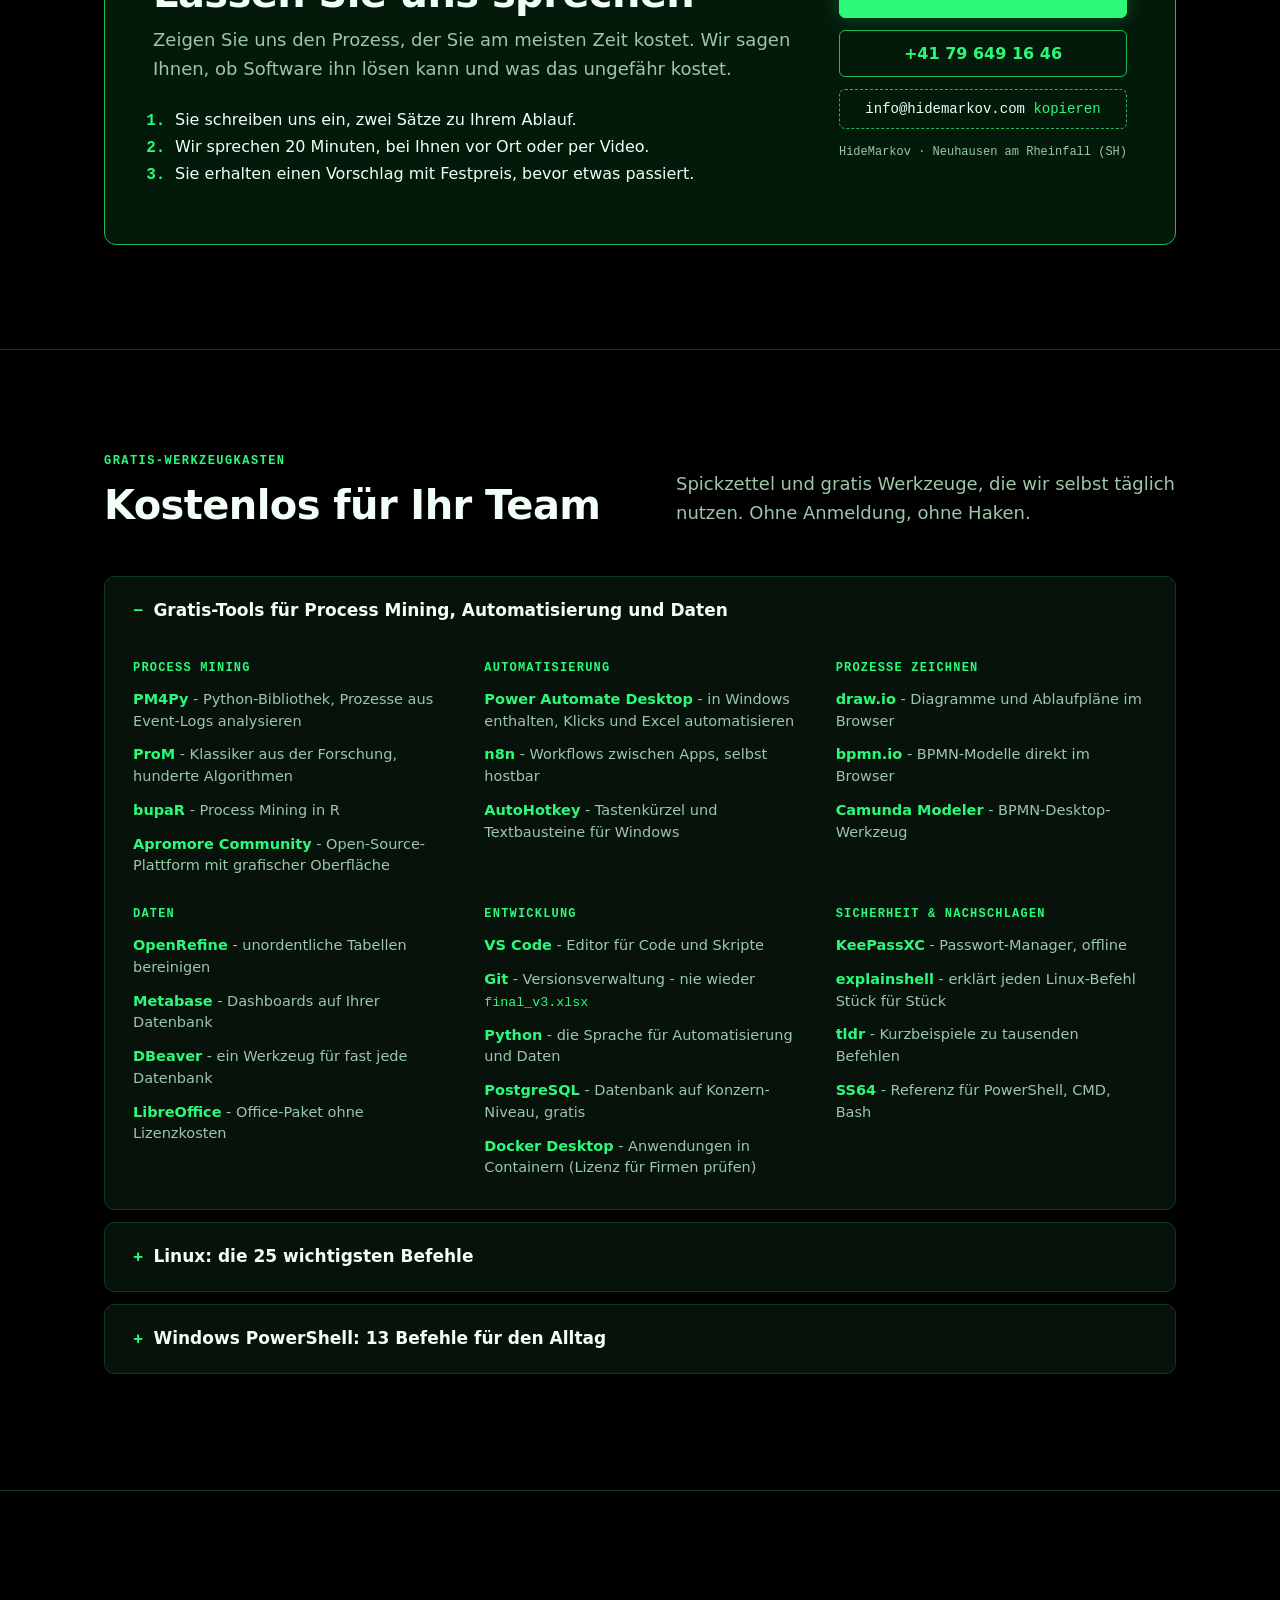
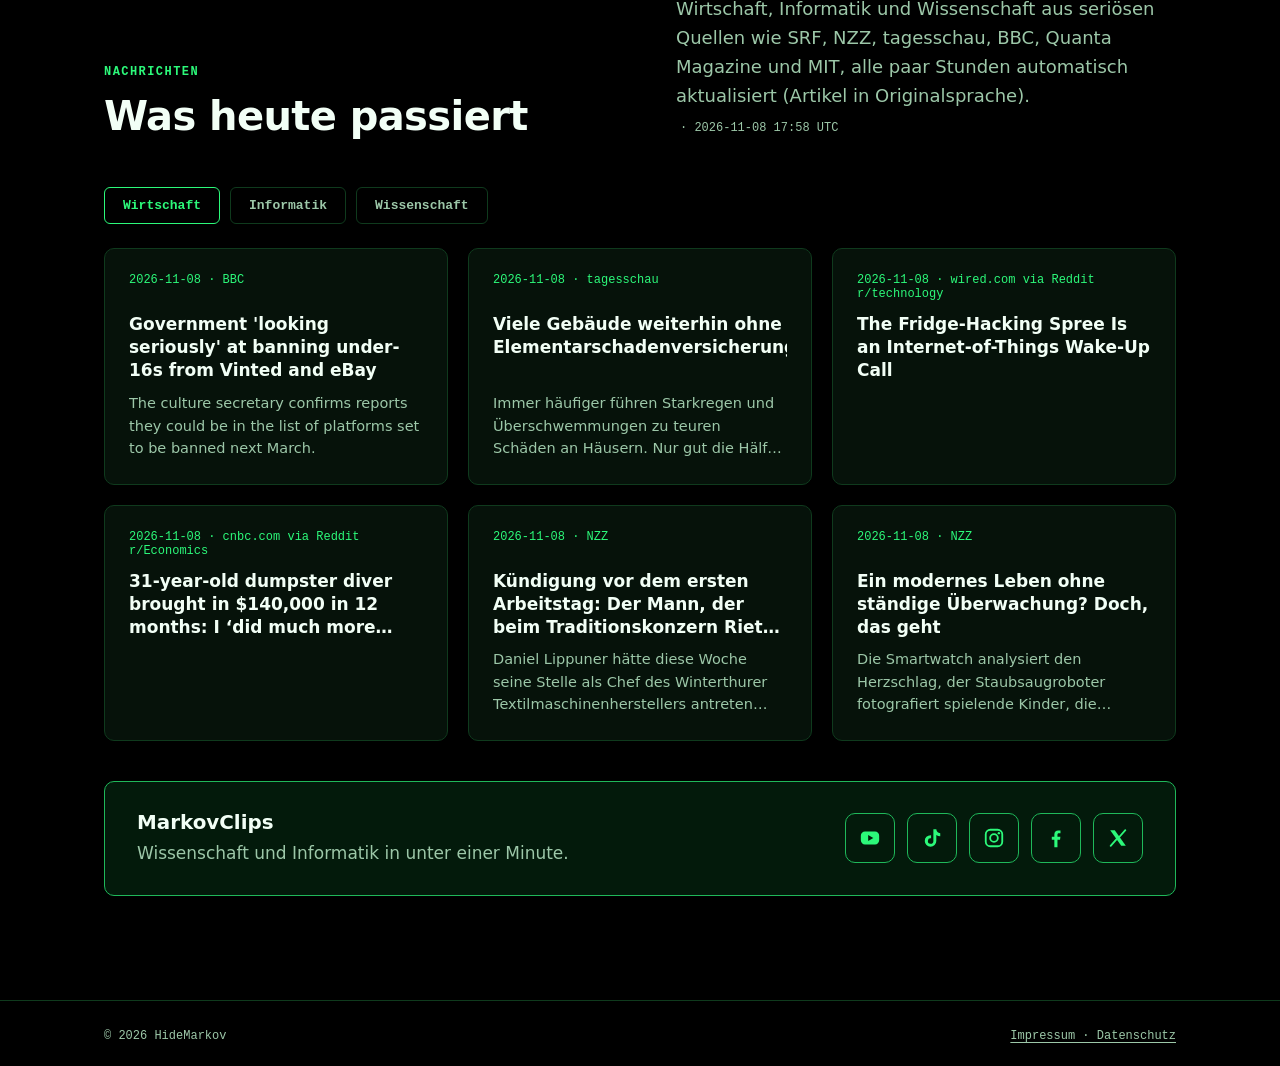
==== commit a8bbf8d5: "Founder section: text runs to the right edge (DE)" ====
--- a/index.html
+++ b/index.html
@@ -188,7 +188,7 @@
   .founder { display: grid; grid-template-columns: 260px 1fr; gap: 36px; align-items: start; margin-bottom: 48px; }
   .founder img { display: block; width: 100%; height: auto; border: 1px solid var(--line); border-top: 2px solid var(--green); }
   .founder h3 { margin: 0 0 14px; font-size: 22px; }
-  .founder p { margin: 0 0 14px; color: var(--muted); font-size: 16px; line-height: 1.65; max-width: 68ch; }
+  .founder p { margin: 0 0 14px; color: var(--muted); font-size: 16px; line-height: 1.65; }
   .founder p:last-child { margin-bottom: 0; color: var(--text); }
   .founder a { color: var(--green); }
   @media (max-width: 700px) { .founder { grid-template-columns: 1fr; gap: 22px; } .founder img { max-width: 260px; } }
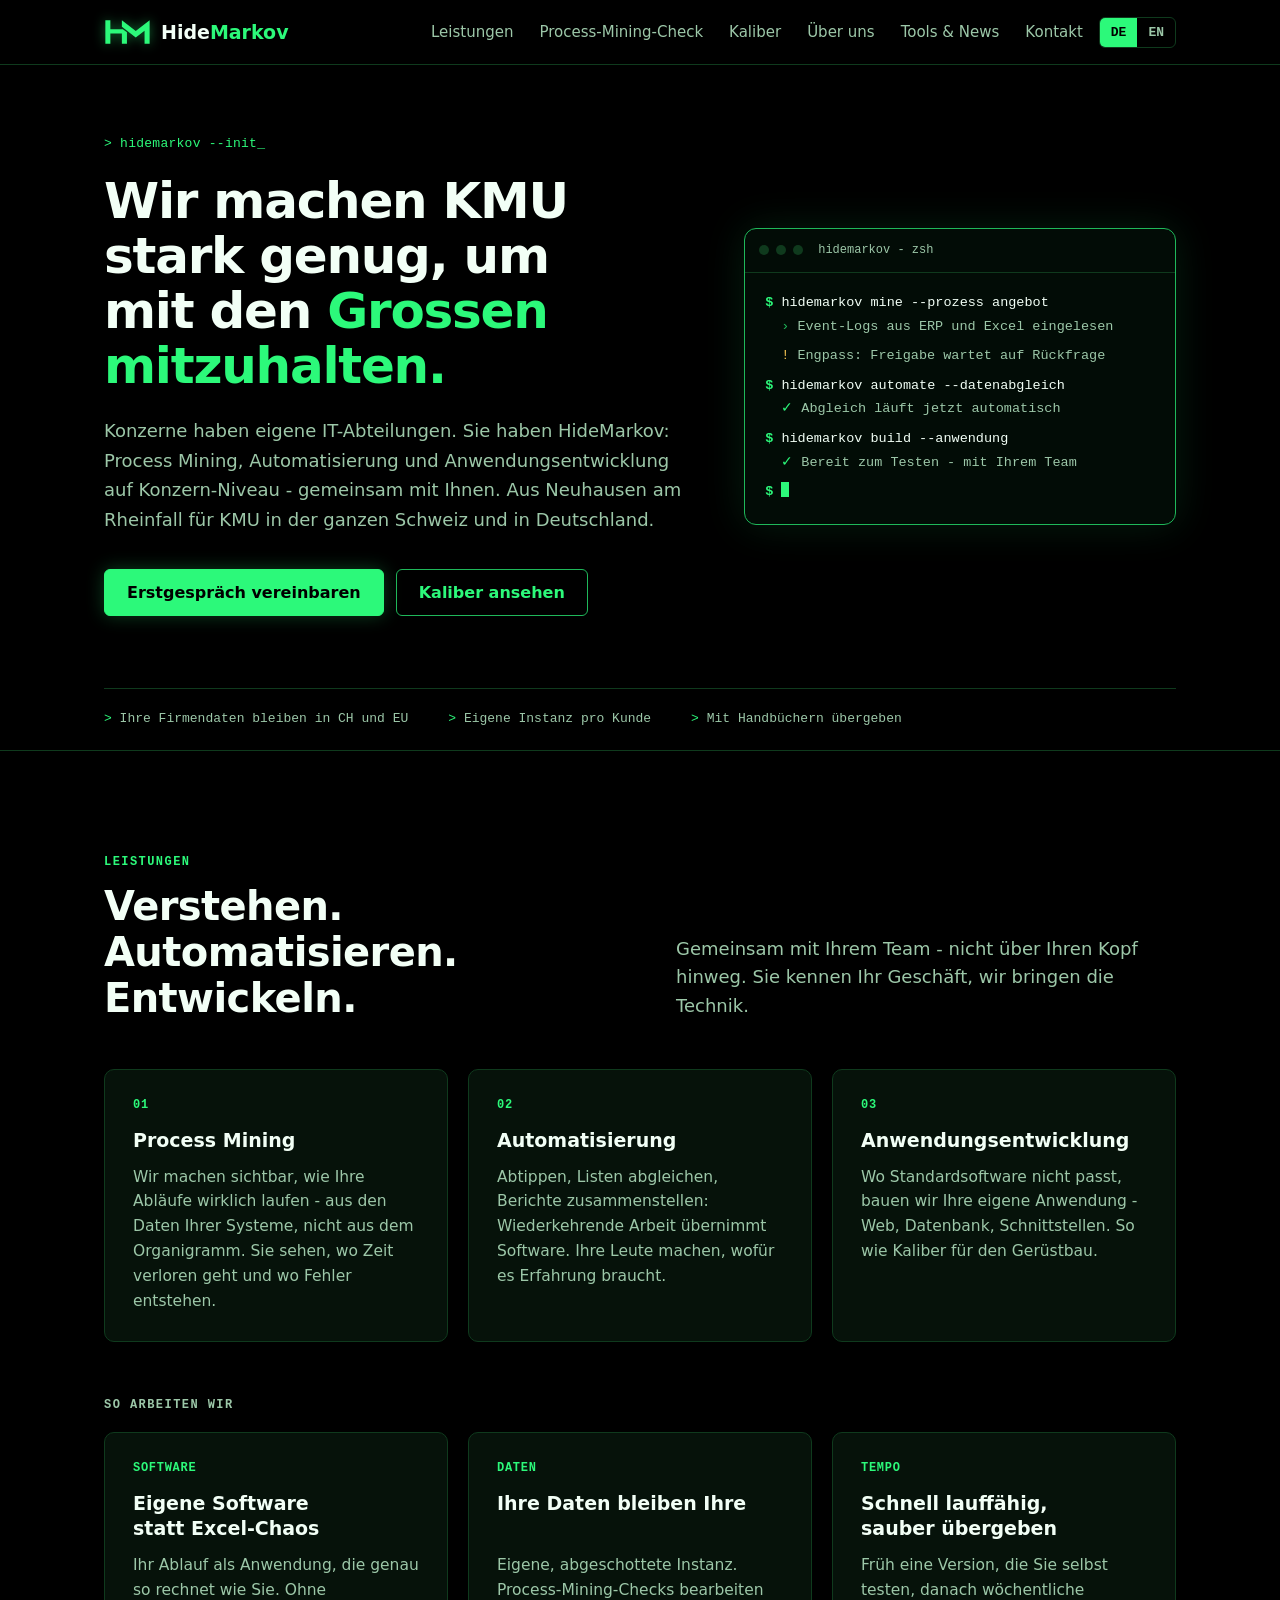
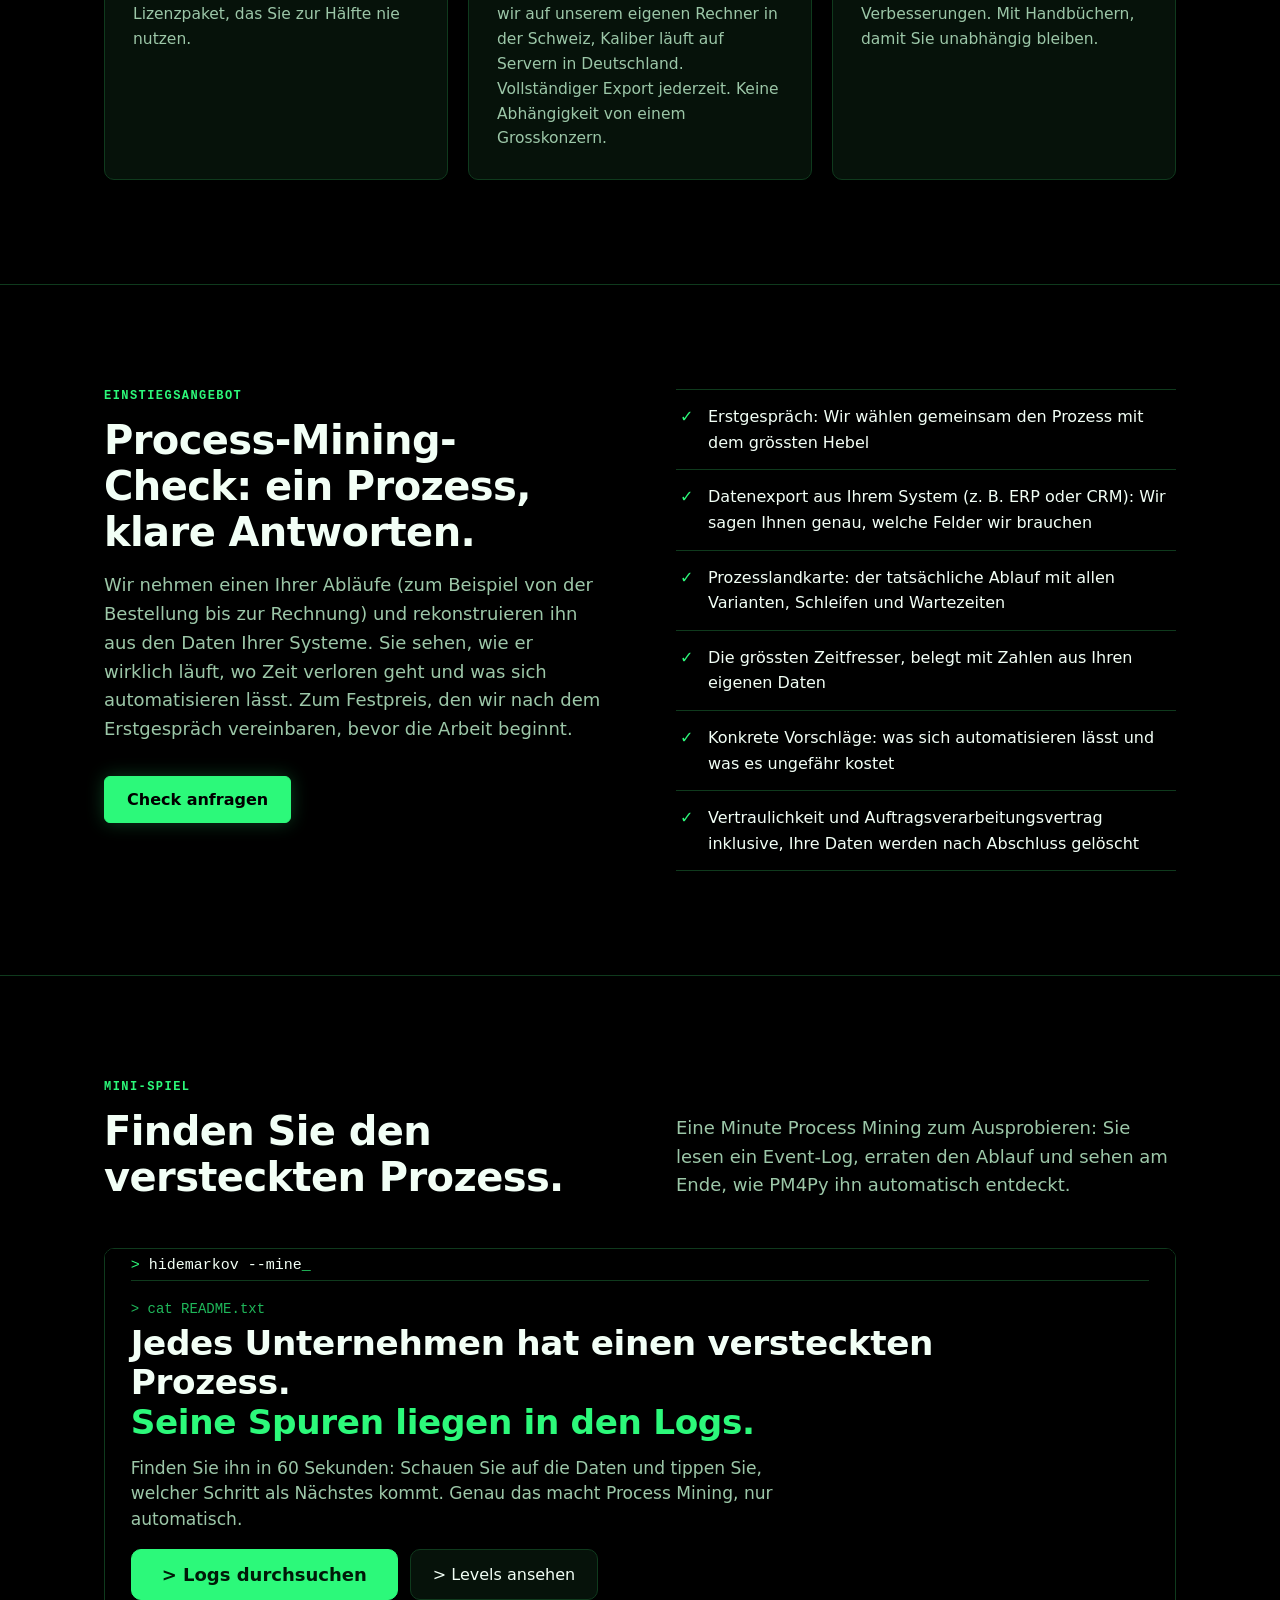
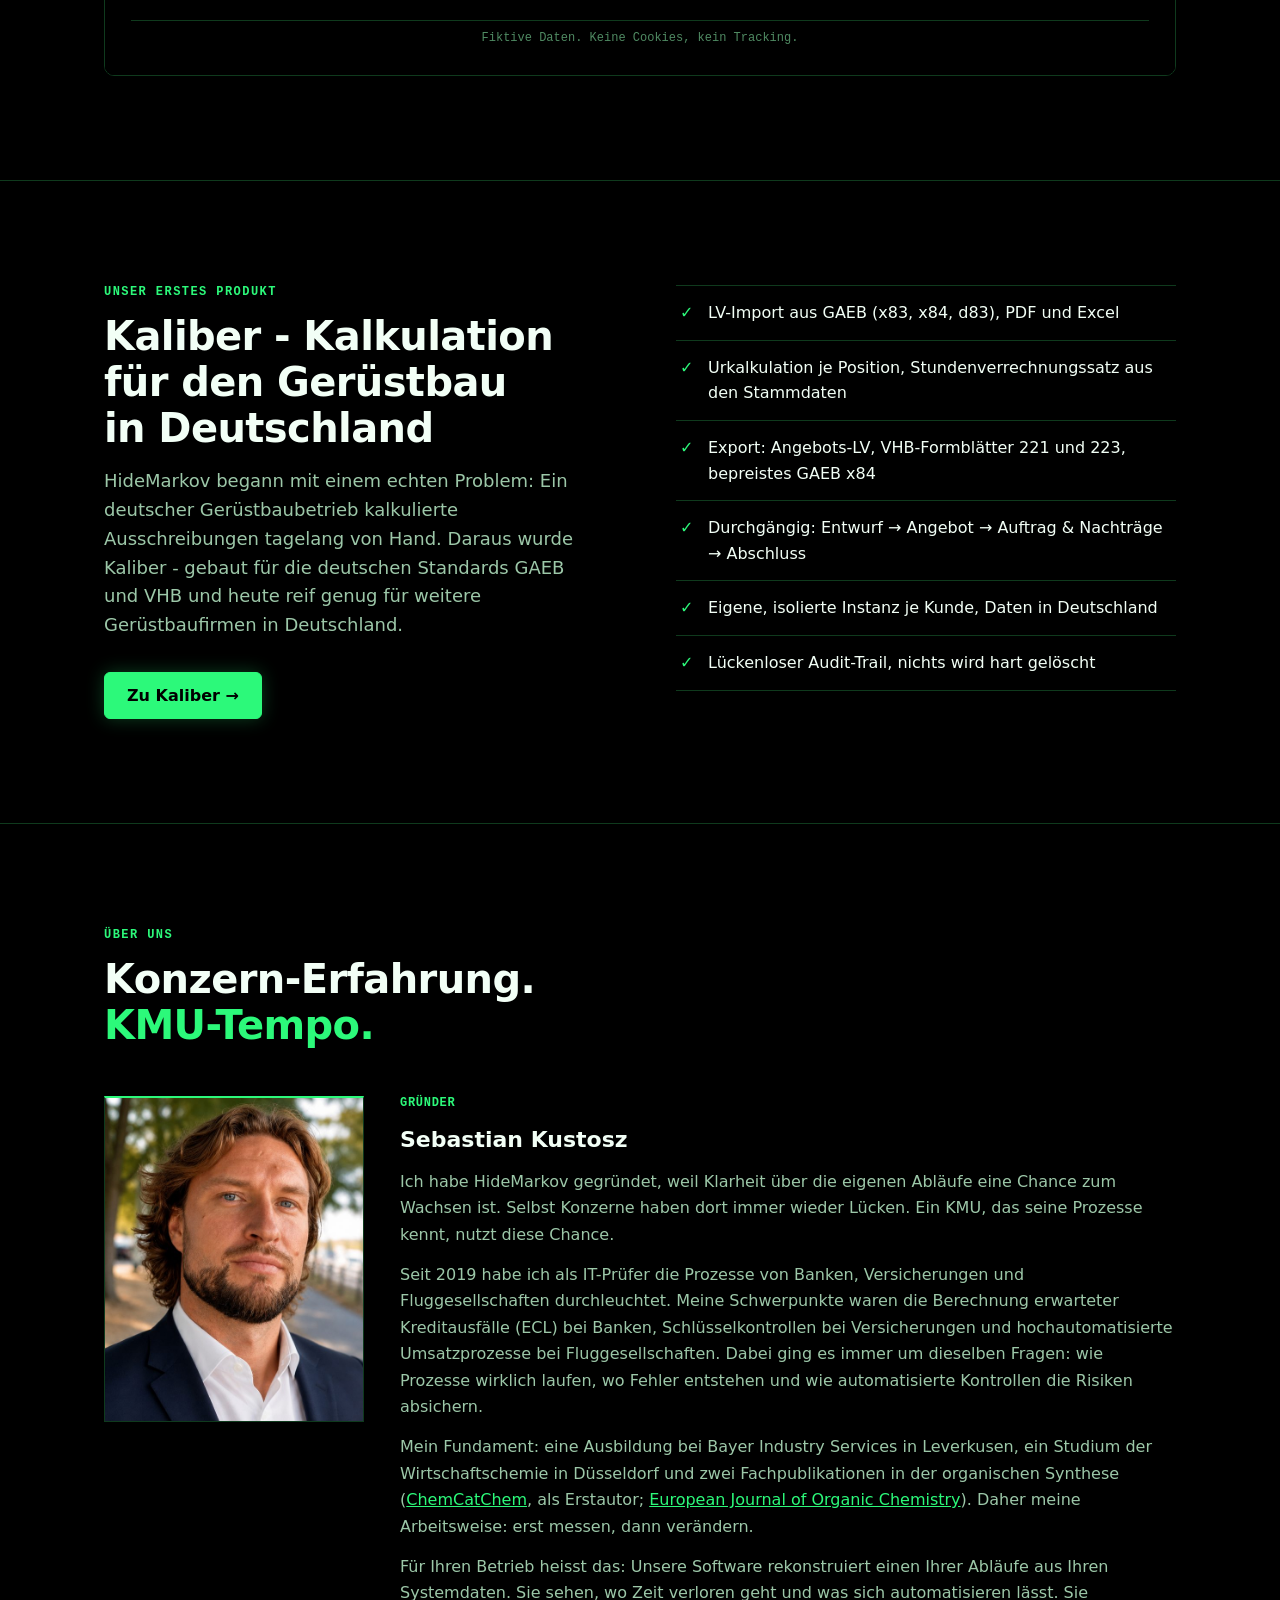
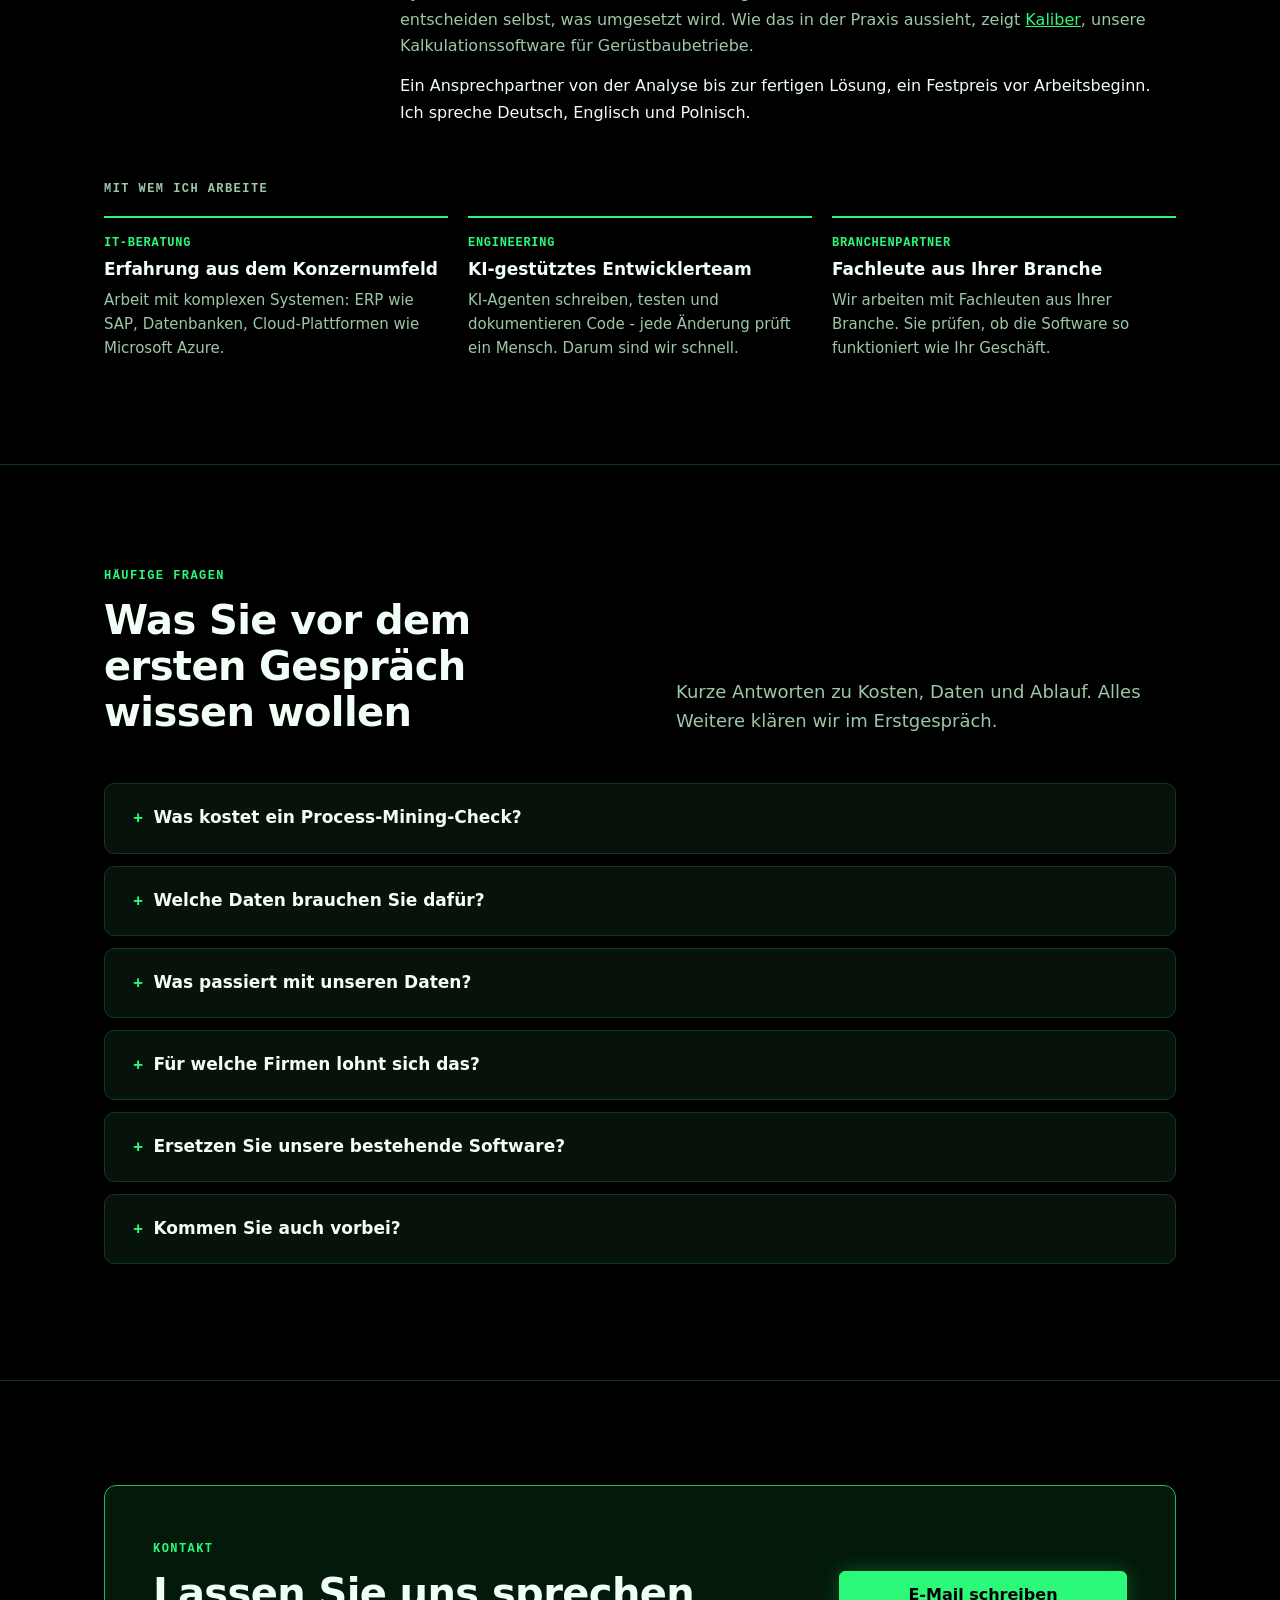
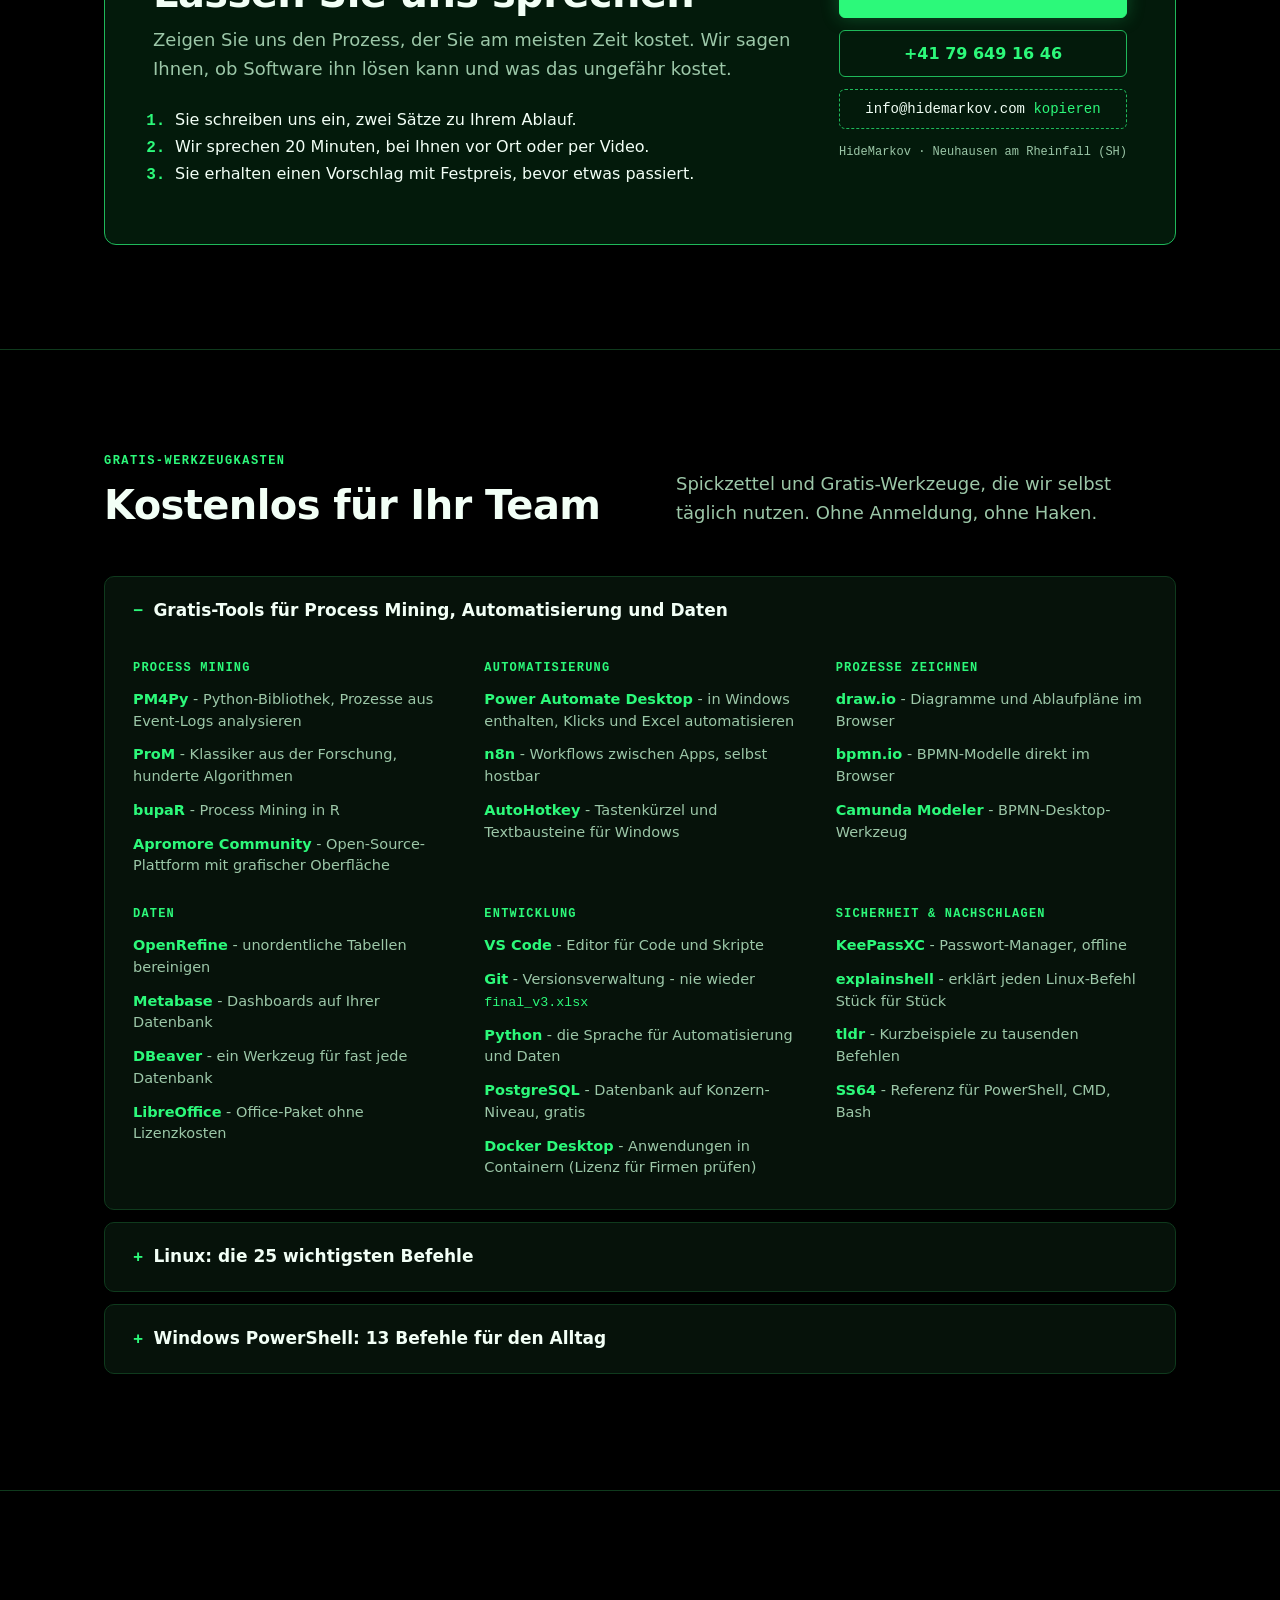
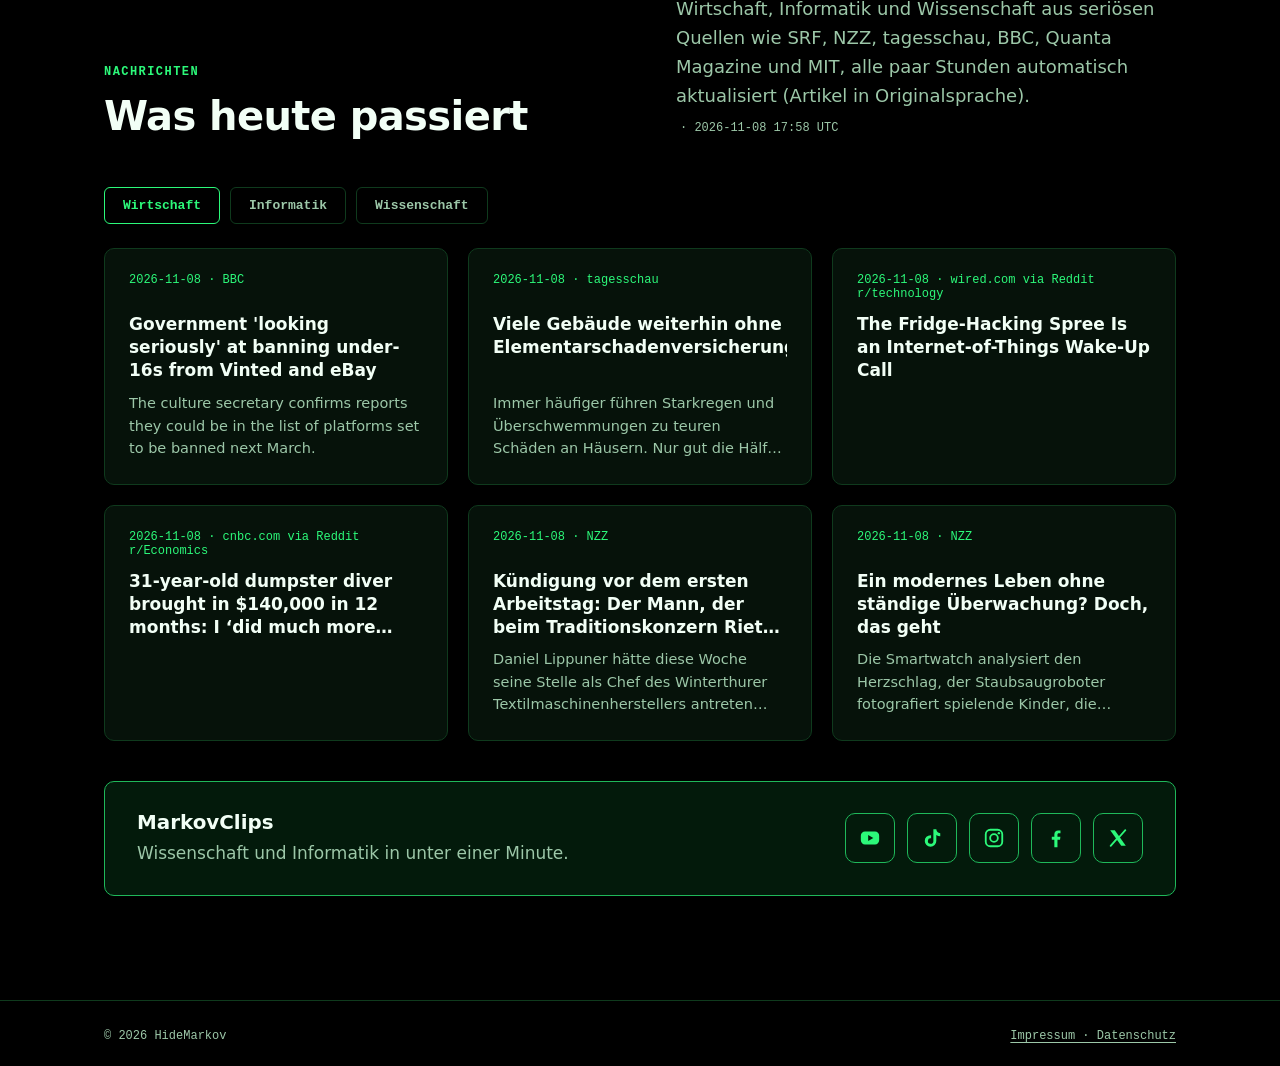
==== commit 6a6fb83e: "German text: grammar and comma corrections (Amtliches Regelwerk 2024)" ====
--- a/index.html
+++ b/index.html
@@ -29,7 +29,7 @@
 <meta name="twitter:description" content="Process Mining, Automatisierung und eigene Software für KMU in der Schweiz und in Deutschland, aus Neuhausen am Rheinfall. Unverbindliches Erstgespräch, Festpreis vor Beginn.">
 <meta name="twitter:image" content="https://hidemarkov.com/og.png">
 <script type="application/ld+json">{"@context": "https://schema.org", "@type": "ProfessionalService", "name": "HideMarkov", "url": "https://hidemarkov.com/", "logo": "https://hidemarkov.com/icon-512.png", "image": "https://hidemarkov.com/og.png", "description": "Process Mining, Automatisierung und eigene Software für KMU in der Schweiz und in Deutschland, aus Neuhausen am Rheinfall. Unverbindliches Erstgespräch, Festpreis vor Beginn.", "email": "info@hidemarkov.com", "telephone": "+41 79 649 16 46", "address": {"@type": "PostalAddress", "streetAddress": "Charlottenweg 3a", "postalCode": "8212", "addressLocality": "Neuhausen am Rheinfall", "addressCountry": "CH"}, "areaServed": [{"@type": "AdministrativeArea", "name": "Kanton Schaffhausen"}, {"@type": "Country", "name": "Schweiz"}, {"@type": "Country", "name": "Deutschland"}], "knowsAbout": ["Process Mining", "Automation", "Application development"], "sameAs": ["https://www.youtube.com/@HideMarkov", "https://www.tiktok.com/@markovclips", "https://www.instagram.com/markovclips", "https://www.facebook.com/profile.php?id=61595314524714", "https://x.com/MarkovClips"]}</script>
-<script type="application/ld+json">{"@context": "https://schema.org", "@type": "FAQPage", "mainEntity": [{"@type": "Question", "name": "Was kostet ein Process-Mining-Check?", "acceptedAnswer": {"@type": "Answer", "text": "Einen Festpreis, den wir nach dem Erstgespräch vereinbaren, bevor die Arbeit beginnt. Das Erstgespräch selbst ist unverbindlich."}}, {"@type": "Question", "name": "Welche Daten brauchen Sie dafür?", "acceptedAnswer": {"@type": "Answer", "text": "Einen Export aus dem System, in dem der Ablauf erfasst wird, zum Beispiel ERP, CRM, Ticketsystem oder Excel. Wir sagen Ihnen genau, welche Felder wir brauchen."}}, {"@type": "Question", "name": "Was passiert mit unseren Daten?", "acceptedAnswer": {"@type": "Answer", "text": "Wir unterschreiben eine Vertraulichkeitsvereinbarung und einen Auftragsverarbeitungsvertrag. Ihre Daten werden auf einem Rechner in der Schweiz ausgewertet und nach Abschluss gelöscht."}}, {"@type": "Question", "name": "Für welche Firmen lohnt sich das?", "acceptedAnswer": {"@type": "Answer", "text": "Für KMU mit Abläufen, die sich oft wiederholen und in einem System erfasst werden, zum Beispiel Offerten, Aufträge, Rapporte und Rechnungen in Handwerk, Bau, Handel oder Dienstleistung."}}, {"@type": "Question", "name": "Ersetzen Sie unsere bestehende Software?", "acceptedAnswer": {"@type": "Answer", "text": "Nein. Wir schauen, wo zwischen Ihren Programmen noch von Hand gearbeitet wird, und schliessen genau diese Lücken."}}, {"@type": "Question", "name": "Kommen Sie auch vorbei?", "acceptedAnswer": {"@type": "Answer", "text": "Ja. In der Region Schaffhausen kommen wir für das Erstgespräch gerne zu Ihnen, sonst sprechen wir per Video."}}]}</script>
+<script type="application/ld+json">{"@context": "https://schema.org", "@type": "FAQPage", "mainEntity": [{"@type": "Question", "name": "Was kostet ein Process-Mining-Check?", "acceptedAnswer": {"@type": "Answer", "text": "Einen Festpreis, den wir nach dem Erstgespräch vereinbaren, bevor die Arbeit beginnt. Das Erstgespräch selbst ist unverbindlich."}}, {"@type": "Question", "name": "Welche Daten brauchen Sie dafür?", "acceptedAnswer": {"@type": "Answer", "text": "Einen Export aus dem System, in dem der Ablauf erfasst wird, zum Beispiel ERP, CRM, Ticketsystem oder Excel. Wir sagen Ihnen genau, welche Felder wir brauchen."}}, {"@type": "Question", "name": "Was passiert mit unseren Daten?", "acceptedAnswer": {"@type": "Answer", "text": "Wir unterschreiben eine Vertraulichkeitsvereinbarung und einen Auftragsverarbeitungsvertrag. Ihre Daten werden auf einem Rechner in der Schweiz ausgewertet und nach Abschluss gelöscht."}}, {"@type": "Question", "name": "Für welche Firmen lohnt sich das?", "acceptedAnswer": {"@type": "Answer", "text": "Für KMU mit Abläufen, die sich oft wiederholen und in einem System erfasst werden, zum Beispiel Offerten, Aufträge, Rapporte und Rechnungen in Handwerk, Bau, Handel oder Dienstleistung."}}, {"@type": "Question", "name": "Ersetzen Sie unsere bestehende Software?", "acceptedAnswer": {"@type": "Answer", "text": "Nein. Wir schauen, wo zwischen Ihren Programmen noch von Hand gearbeitet wird. Genau diese Lücken schliessen wir."}}, {"@type": "Question", "name": "Kommen Sie auch vorbei?", "acceptedAnswer": {"@type": "Answer", "text": "Ja. In der Region Schaffhausen kommen wir für das Erstgespräch gerne zu Ihnen, sonst sprechen wir per Video."}}]}</script>
 <style>
   :root {
     --bg: #000000; --card: #06120a; --line: #0f3a1d;
@@ -351,7 +351,7 @@
         <div class="kicker">Einstiegsangebot</div>
         <h2>Process-Mining-Check: ein Prozess, klare Antworten.</h2>
         <p class="lead">
-          Wir nehmen einen Ihrer Abläufe, zum Beispiel von der Bestellung bis zur Rechnung, und rekonstruieren ihn aus den Daten Ihrer Systeme. Sie sehen, wie er wirklich läuft, wo Zeit verloren geht und was sich automatisieren lässt. Zum Festpreis, den wir nach dem Erstgespräch vereinbaren, bevor die Arbeit beginnt.
+          Wir nehmen einen Ihrer Abläufe (zum Beispiel von der Bestellung bis zur Rechnung) und rekonstruieren ihn aus den Daten Ihrer Systeme. Sie sehen, wie er wirklich läuft, wo Zeit verloren geht und was sich automatisieren lässt. Zum Festpreis, den wir nach dem Erstgespräch vereinbaren, bevor die Arbeit beginnt.
           
         </p>
         <a class="btn" href="mailto:info@hidemarkov.com?subject=Process-Mining-Check">Check anfragen</a>
@@ -375,7 +375,7 @@
           <h2>Finden Sie den versteckten Prozess.</h2>
         </div>
         <p class="lead">
-        Eine Minute Process Mining zum Ausprobieren: Sie lesen ein Event Log, erraten den Ablauf, und am Ende sehen Sie, wie PM4Py ihn automatisch entdeckt.
+        Eine Minute Process Mining zum Ausprobieren: Sie lesen ein Event-Log, erraten den Ablauf und sehen am Ende, wie PM4Py ihn automatisch entdeckt.
         
       </p>
       </div>
@@ -422,9 +422,9 @@
           <div class="tag">GRÜNDER</div>
           <h3>Sebastian Kustosz</h3>
           <p>Ich habe HideMarkov gegründet, weil Klarheit über die eigenen Abläufe eine Chance zum Wachsen ist. Selbst Konzerne haben dort immer wieder Lücken. Ein KMU, das seine Prozesse kennt, nutzt diese Chance.</p>
-          <p>Seit 2019 habe ich als IT-Prüfer die Prozesse von Banken, Versicherungen und Fluggesellschaften durchleuchtet, mit den Schwerpunkten Berechnung erwarteter Kreditausfälle (ECL) bei Banken, Schlüsselkontrollen bei Versicherungen und hochautomatisierte Umsatzprozesse bei Fluggesellschaften. Dabei ging es immer um dieselben Fragen: wie Prozesse wirklich laufen, wo Fehler entstehen und wie automatisierte Kontrollen die Risiken absichern.</p>
+          <p>Seit 2019 habe ich als IT-Prüfer die Prozesse von Banken, Versicherungen und Fluggesellschaften durchleuchtet. Meine Schwerpunkte waren die Berechnung erwarteter Kreditausfälle (ECL) bei Banken, Schlüsselkontrollen bei Versicherungen und hochautomatisierte Umsatzprozesse bei Fluggesellschaften. Dabei ging es immer um dieselben Fragen: wie Prozesse wirklich laufen, wo Fehler entstehen und wie automatisierte Kontrollen die Risiken absichern.</p>
           <p>Mein Fundament: eine Ausbildung bei Bayer Industry Services in Leverkusen, ein Studium der Wirtschaftschemie in Düsseldorf und zwei Fachpublikationen in der organischen Synthese (<a href="https://doi.org/10.1002/cctc.202001607" target="_blank" rel="noopener">ChemCatChem</a>, als Erstautor; <a href="https://doi.org/10.1002/ejoc.201900783" target="_blank" rel="noopener">European Journal of Organic Chemistry</a>). Daher meine Arbeitsweise: erst messen, dann verändern.</p>
-          <p>Für Ihren Betrieb heisst das: Unsere Software rekonstruiert einen Ihrer Abläufe aus Ihren Systemdaten. Sie sehen, wo Zeit verloren geht und was sich automatisieren lässt, und entscheiden selbst, was umgesetzt wird. Wie das in der Praxis aussieht, zeigt <a href="#kaliber">Kaliber</a>, unsere Kalkulationssoftware für Gerüstbaubetriebe.</p>
+          <p>Für Ihren Betrieb heisst das: Unsere Software rekonstruiert einen Ihrer Abläufe aus Ihren Systemdaten. Sie sehen, wo Zeit verloren geht und was sich automatisieren lässt. Sie entscheiden selbst, was umgesetzt wird. Wie das in der Praxis aussieht, zeigt <a href="#kaliber">Kaliber</a>, unsere Kalkulationssoftware für Gerüstbaubetriebe.</p>
           <p>Ein Ansprechpartner von der Analyse bis zur fertigen Lösung, ein Festpreis vor Arbeitsbeginn. Ich spreche Deutsch, Englisch und Polnisch.</p>
         </div>
       </div>
@@ -450,7 +450,7 @@
       <details class="acc faq"><summary>Welche Daten brauchen Sie dafür?</summary><div><p>Einen Export aus dem System, in dem der Ablauf erfasst wird, zum Beispiel ERP, CRM, Ticketsystem oder Excel. Wir sagen Ihnen genau, welche Felder wir brauchen.</p></div></details>
       <details class="acc faq"><summary>Was passiert mit unseren Daten?</summary><div><p>Wir unterschreiben eine Vertraulichkeitsvereinbarung und einen Auftragsverarbeitungsvertrag. Ihre Daten werden auf einem Rechner in der Schweiz ausgewertet und nach Abschluss gelöscht.</p></div></details>
       <details class="acc faq"><summary>Für welche Firmen lohnt sich das?</summary><div><p>Für KMU mit Abläufen, die sich oft wiederholen und in einem System erfasst werden, zum Beispiel Offerten, Aufträge, Rapporte und Rechnungen in Handwerk, Bau, Handel oder Dienstleistung.</p></div></details>
-      <details class="acc faq"><summary>Ersetzen Sie unsere bestehende Software?</summary><div><p>Nein. Wir schauen, wo zwischen Ihren Programmen noch von Hand gearbeitet wird, und schliessen genau diese Lücken.</p></div></details>
+      <details class="acc faq"><summary>Ersetzen Sie unsere bestehende Software?</summary><div><p>Nein. Wir schauen, wo zwischen Ihren Programmen noch von Hand gearbeitet wird. Genau diese Lücken schliessen wir.</p></div></details>
       <details class="acc faq"><summary>Kommen Sie auch vorbei?</summary><div><p>Ja. In der Region Schaffhausen kommen wir für das Erstgespräch gerne zu Ihnen, sonst sprechen wir per Video.</p></div></details>
     </div>
   </section>
@@ -485,7 +485,7 @@
           <div class="kicker">Gratis-Werkzeugkasten</div>
           <h2>Kostenlos für Ihr Team</h2>
         </div>
-        <p class="lead">Spickzettel und gratis Werkzeuge, die wir selbst täglich nutzen. Ohne Anmeldung, ohne Haken.</p>
+        <p class="lead">Spickzettel und Gratis-Werkzeuge, die wir selbst täglich nutzen. Ohne Anmeldung, ohne Haken.</p>
       </div>
       <details class="acc" open>
         <summary>Gratis-Tools für Process Mining, Automatisierung und Daten</summary>
@@ -497,7 +497,7 @@
       </details>
       <details class="acc">
         <summary>Windows PowerShell: 13 Befehle für den Alltag</summary>
-        <div><div class="tbl"><table><tr><td><code>Get-ChildItem</code></td><td>Dateien auflisten (wie <code>ls</code>)</td></tr><tr><td><code>Get-Process | Sort CPU -Desc | Select -First 10</code></td><td>Die 10 Prozesse mit der meisten CPU</td></tr><tr><td><code>Stop-Process -Name programm</code></td><td>Beendet ein Programm</td></tr><tr><td><code>Get-Service | Where Status -eq Running</code></td><td>Alle laufenden Dienste</td></tr><tr><td><code>Get-Volume</code></td><td>Freier Speicher pro Laufwerk</td></tr><tr><td><code>Test-NetConnection seite.ch -Port 443</code></td><td>Ist ein Server/Port erreichbar?</td></tr><tr><td><code>Get-NetIPAddress</code></td><td>Eigene IP-Adressen</td></tr><tr><td><code>Resolve-DnsName seite.ch</code></td><td>DNS-Eintrag einer Domain prüfen</td></tr><tr><td><code>Get-FileHash datei.zip</code></td><td>Prüfsumme - ist die Datei unverändert?</td></tr><tr><td><code>Compress-Archive ordner backup.zip</code></td><td>Ordner als ZIP sichern</td></tr><tr><td><code>Import-Csv daten.csv | Export-Excel</code></td><td>CSV einlesen und als Excel speichern (Modul ImportExcel)</td></tr><tr><td><code>winget upgrade --all</code></td><td>Alle installierten Programme aktualisieren</td></tr><tr><td><code>Get-Help befehl -Examples</code></td><td>Beispiele zu jedem Befehl</td></tr></table></div></div>
+        <div><div class="tbl"><table><tr><td><code>Get-ChildItem</code></td><td>Dateien auflisten (wie <code>ls</code>)</td></tr><tr><td><code>Get-Process | Sort CPU -Desc | Select -First 10</code></td><td>Die 10 Prozesse mit der höchsten CPU-Last</td></tr><tr><td><code>Stop-Process -Name programm</code></td><td>Beendet ein Programm</td></tr><tr><td><code>Get-Service | Where Status -eq Running</code></td><td>Alle laufenden Dienste</td></tr><tr><td><code>Get-Volume</code></td><td>Freier Speicher pro Laufwerk</td></tr><tr><td><code>Test-NetConnection seite.ch -Port 443</code></td><td>Ist ein Server/Port erreichbar?</td></tr><tr><td><code>Get-NetIPAddress</code></td><td>Eigene IP-Adressen</td></tr><tr><td><code>Resolve-DnsName seite.ch</code></td><td>DNS-Eintrag einer Domain prüfen</td></tr><tr><td><code>Get-FileHash datei.zip</code></td><td>Prüfsumme - ist die Datei unverändert?</td></tr><tr><td><code>Compress-Archive ordner backup.zip</code></td><td>Ordner als ZIP sichern</td></tr><tr><td><code>Import-Csv daten.csv | Export-Excel</code></td><td>CSV einlesen und als Excel speichern (Modul ImportExcel)</td></tr><tr><td><code>winget upgrade --all</code></td><td>Alle installierten Programme aktualisieren</td></tr><tr><td><code>Get-Help befehl -Examples</code></td><td>Beispiele zu jedem Befehl</td></tr></table></div></div>
       </details>
     </div>
   </section>
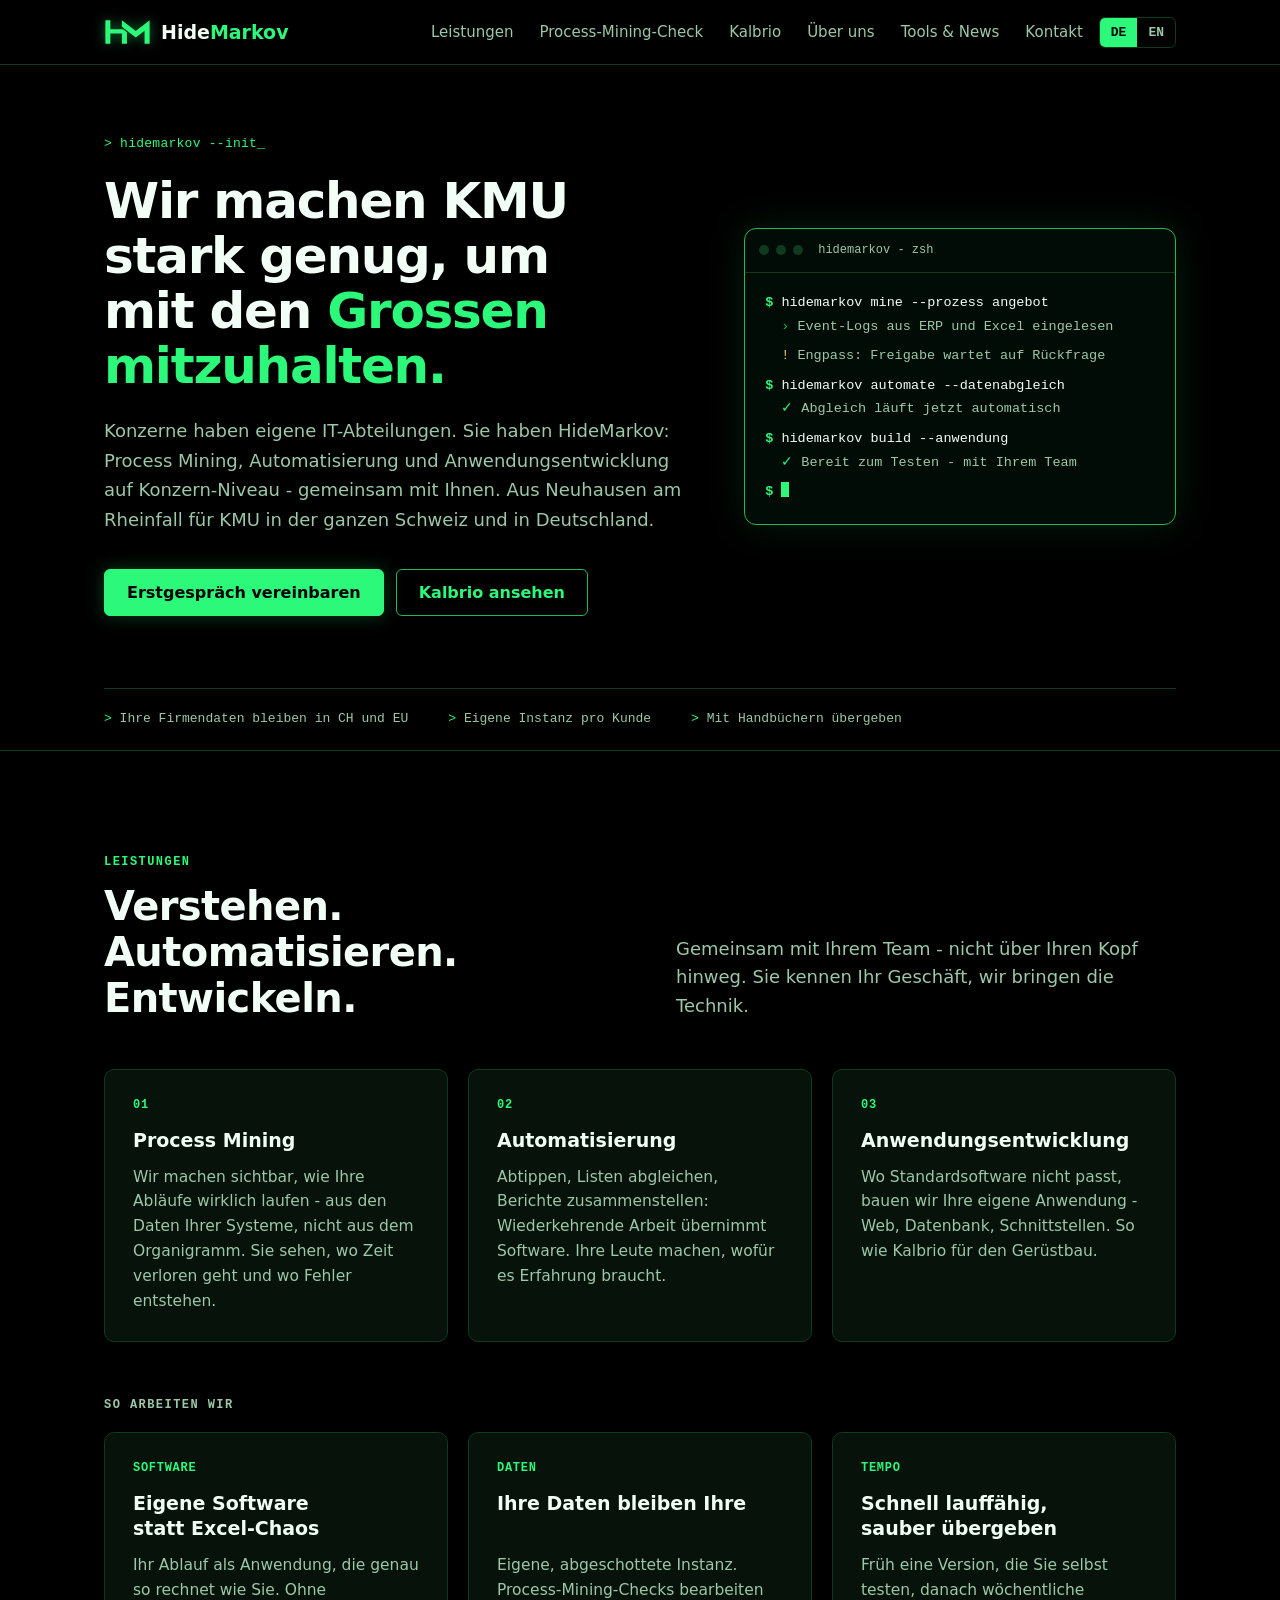
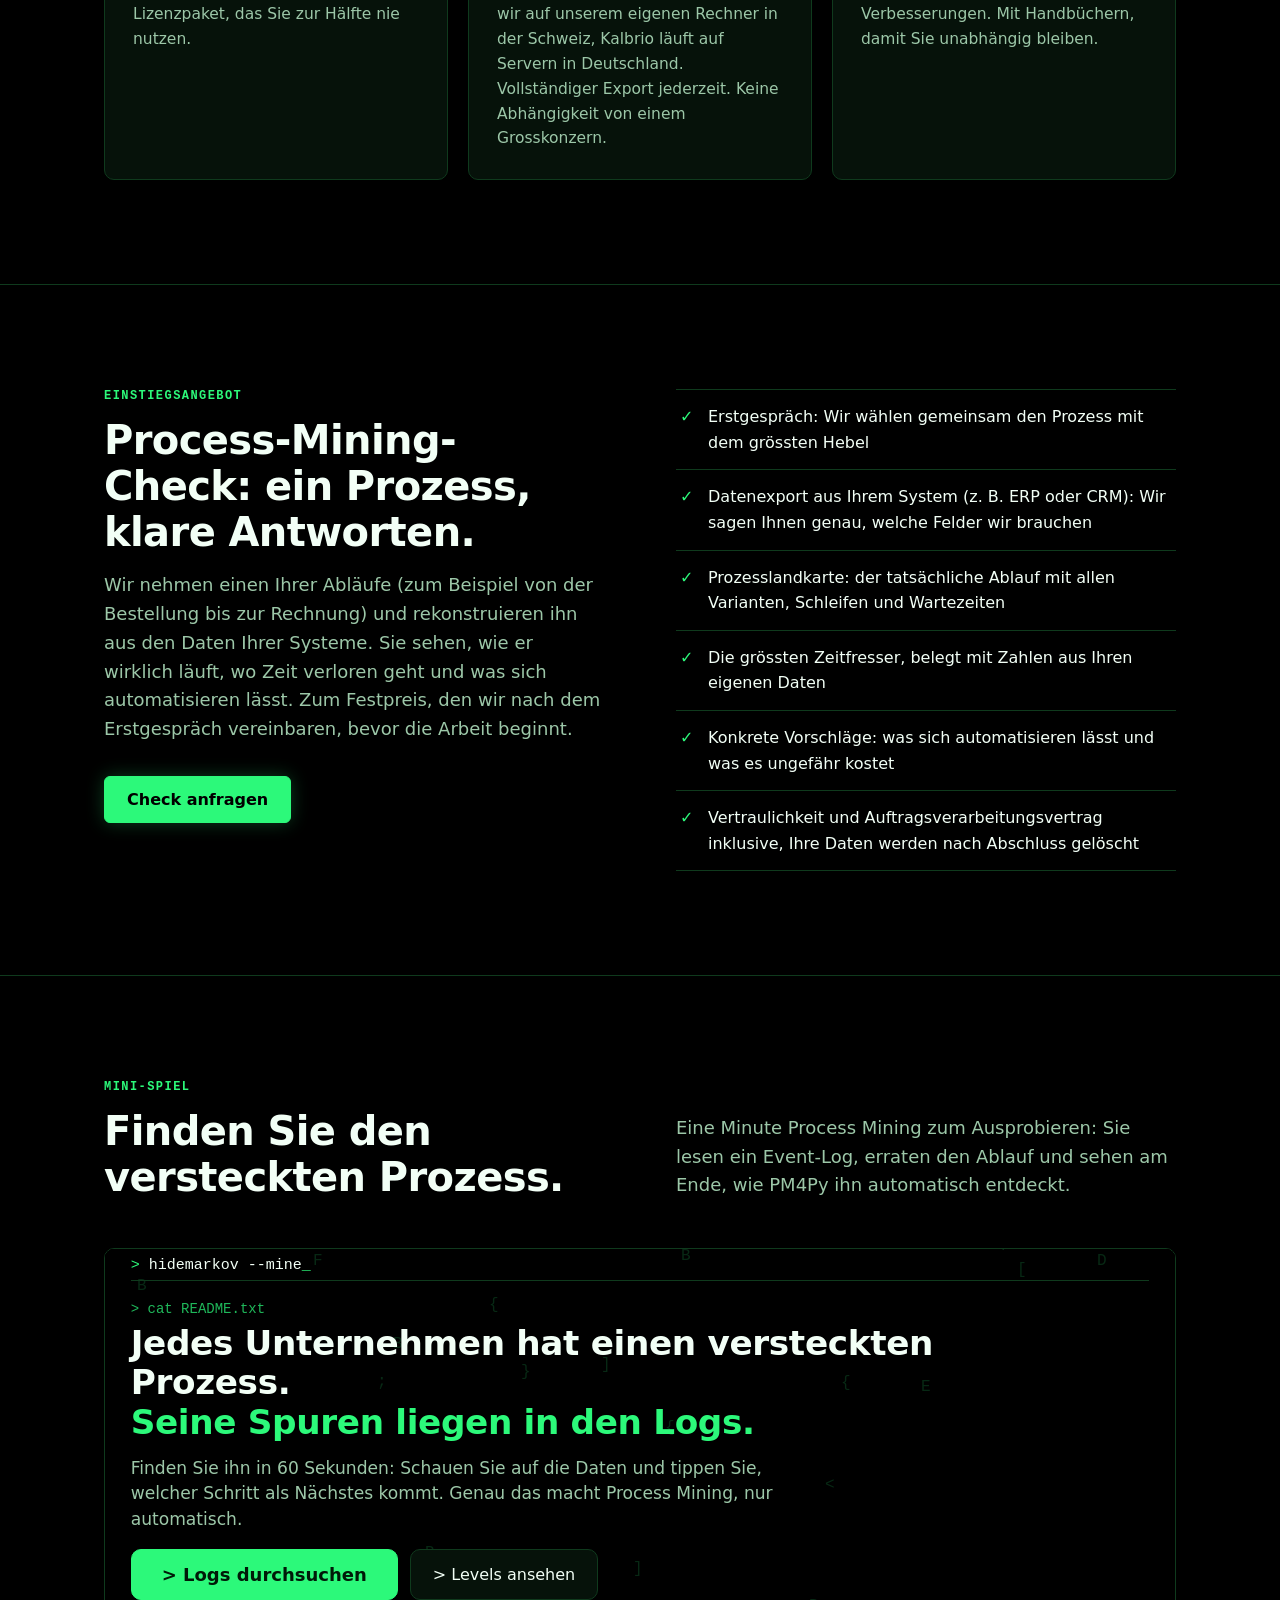
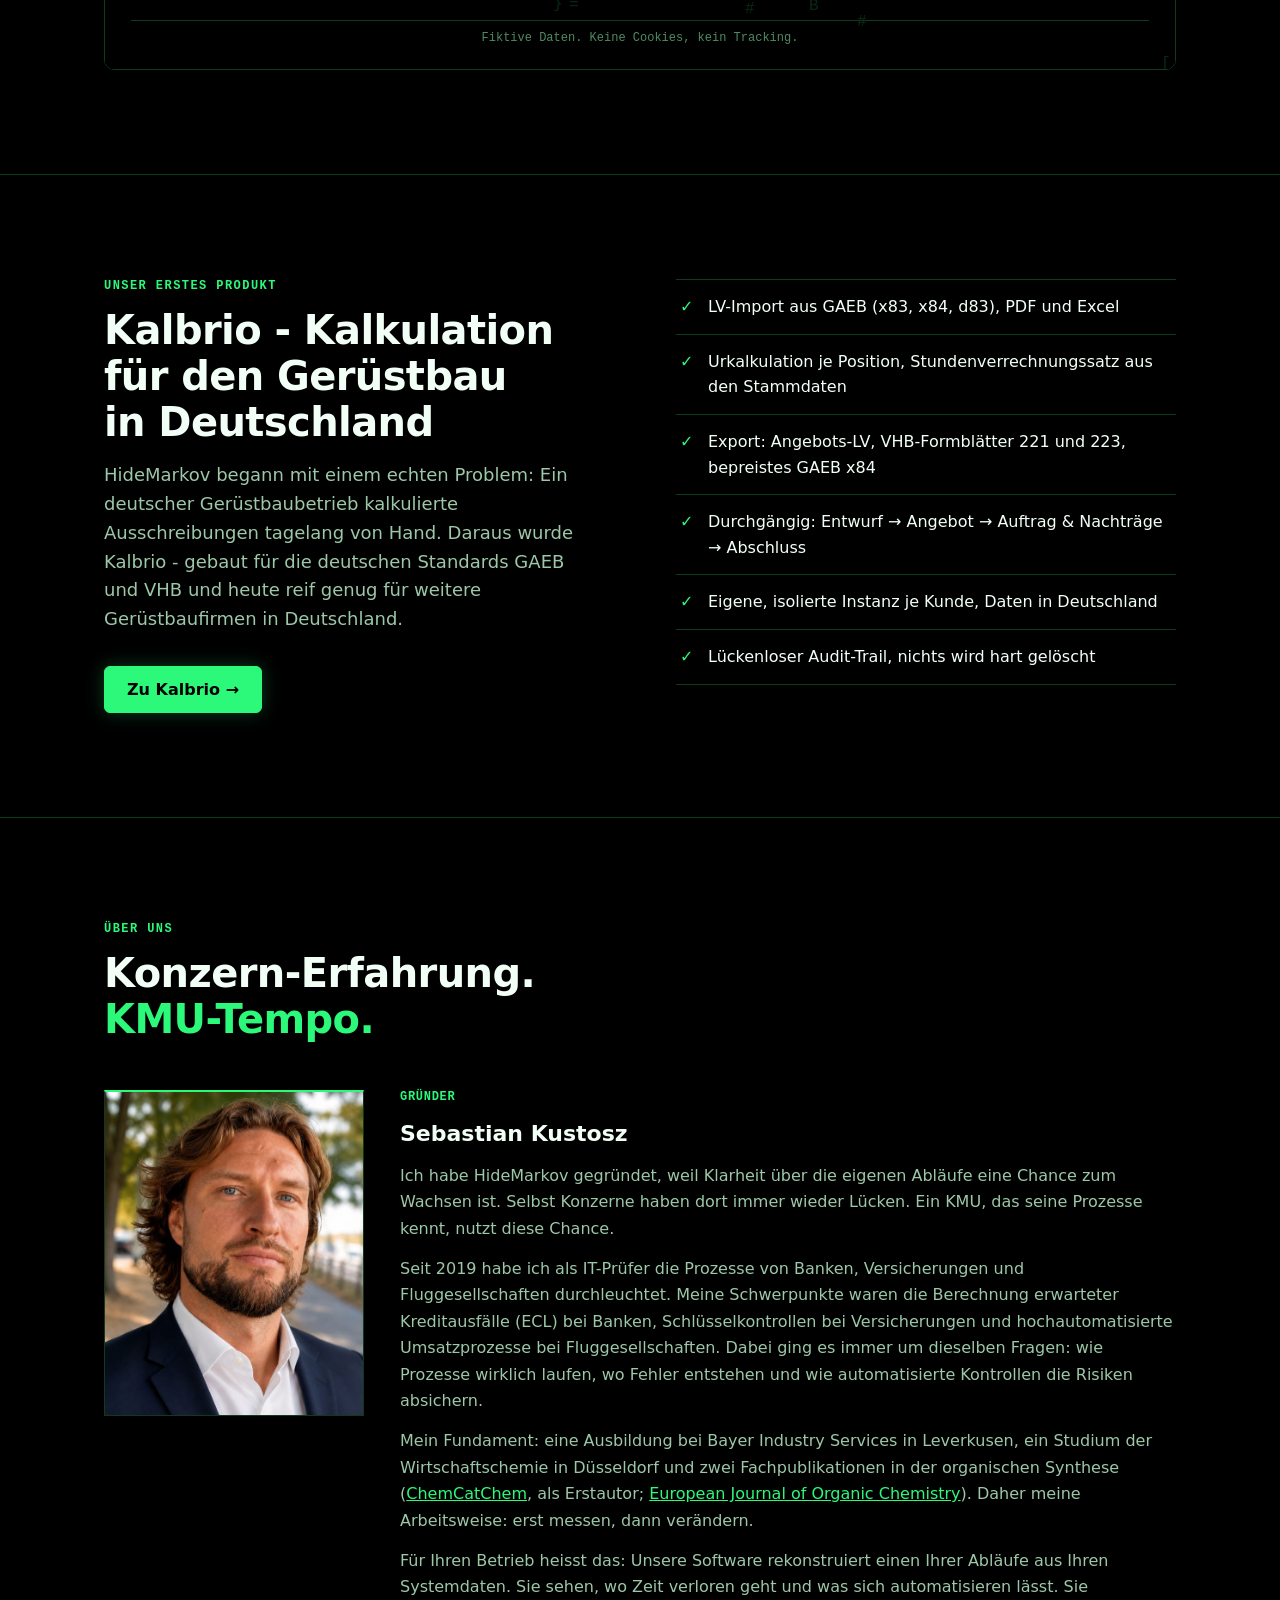
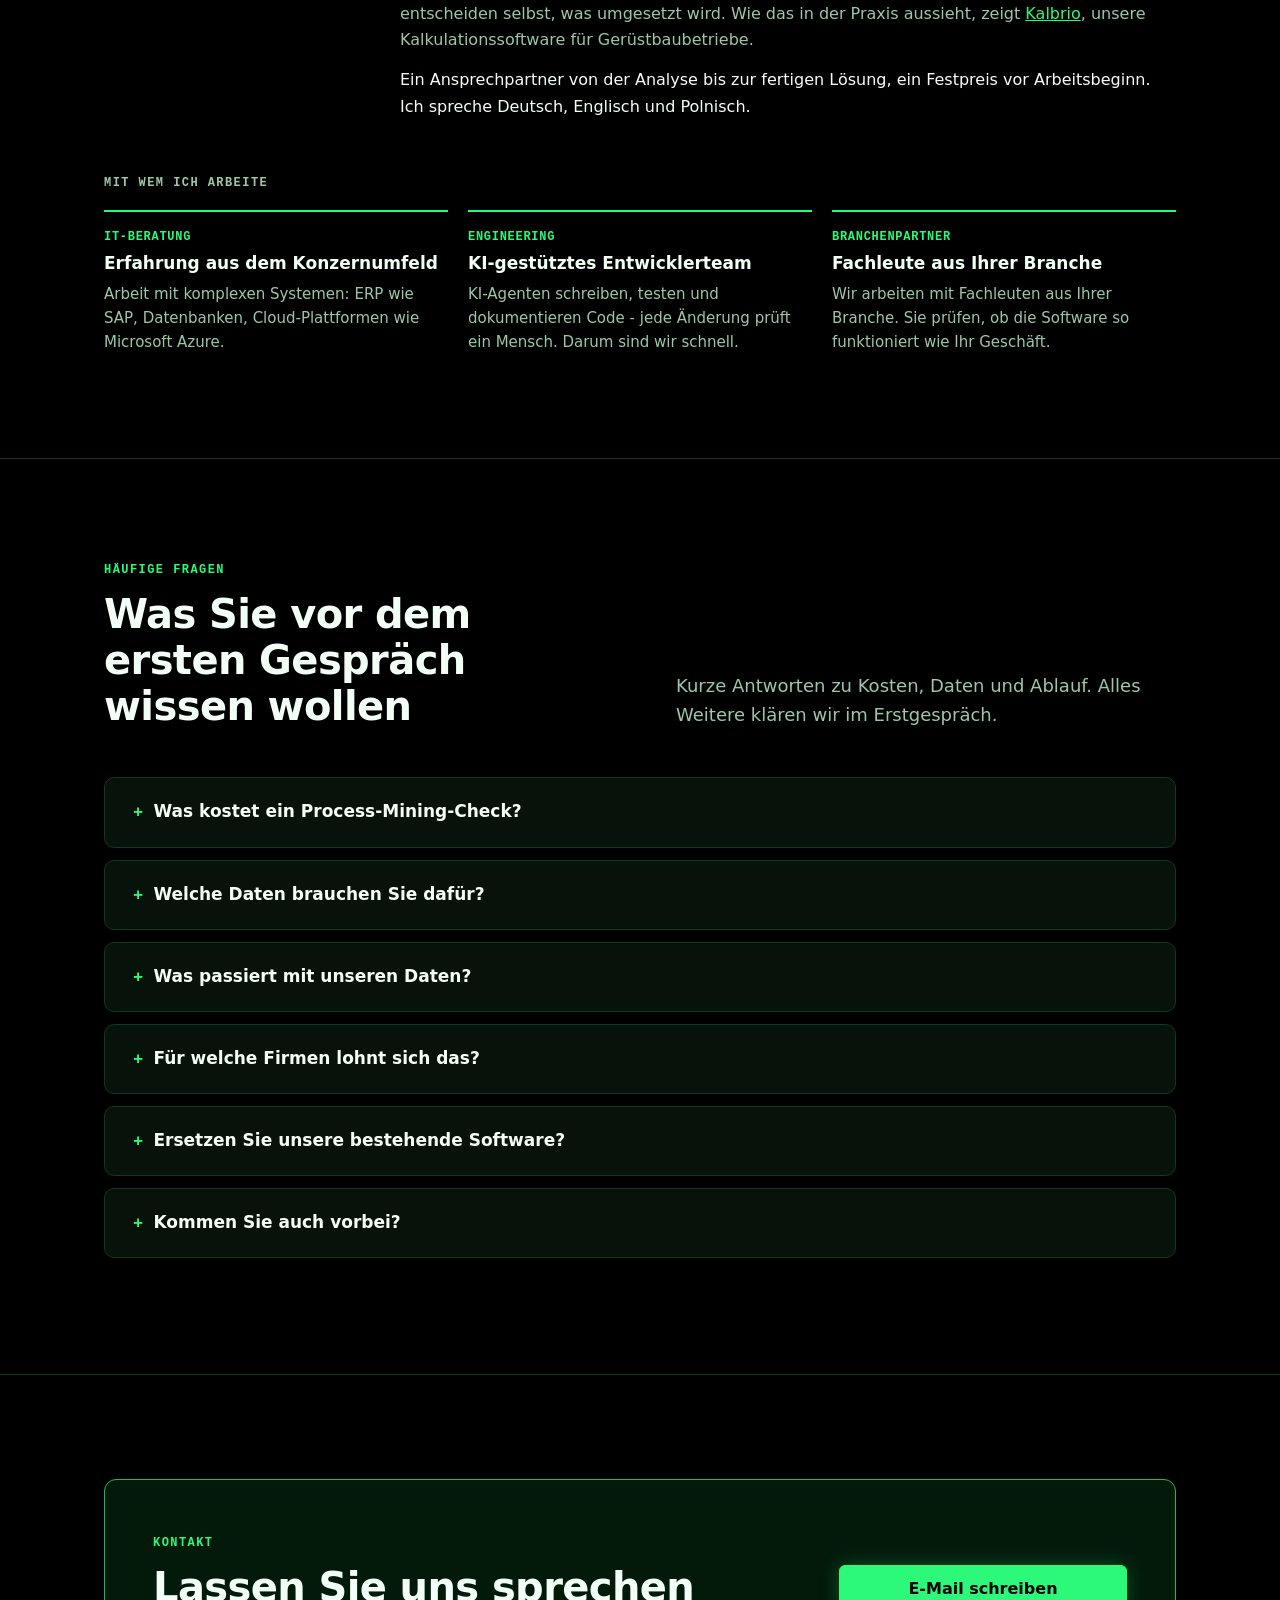
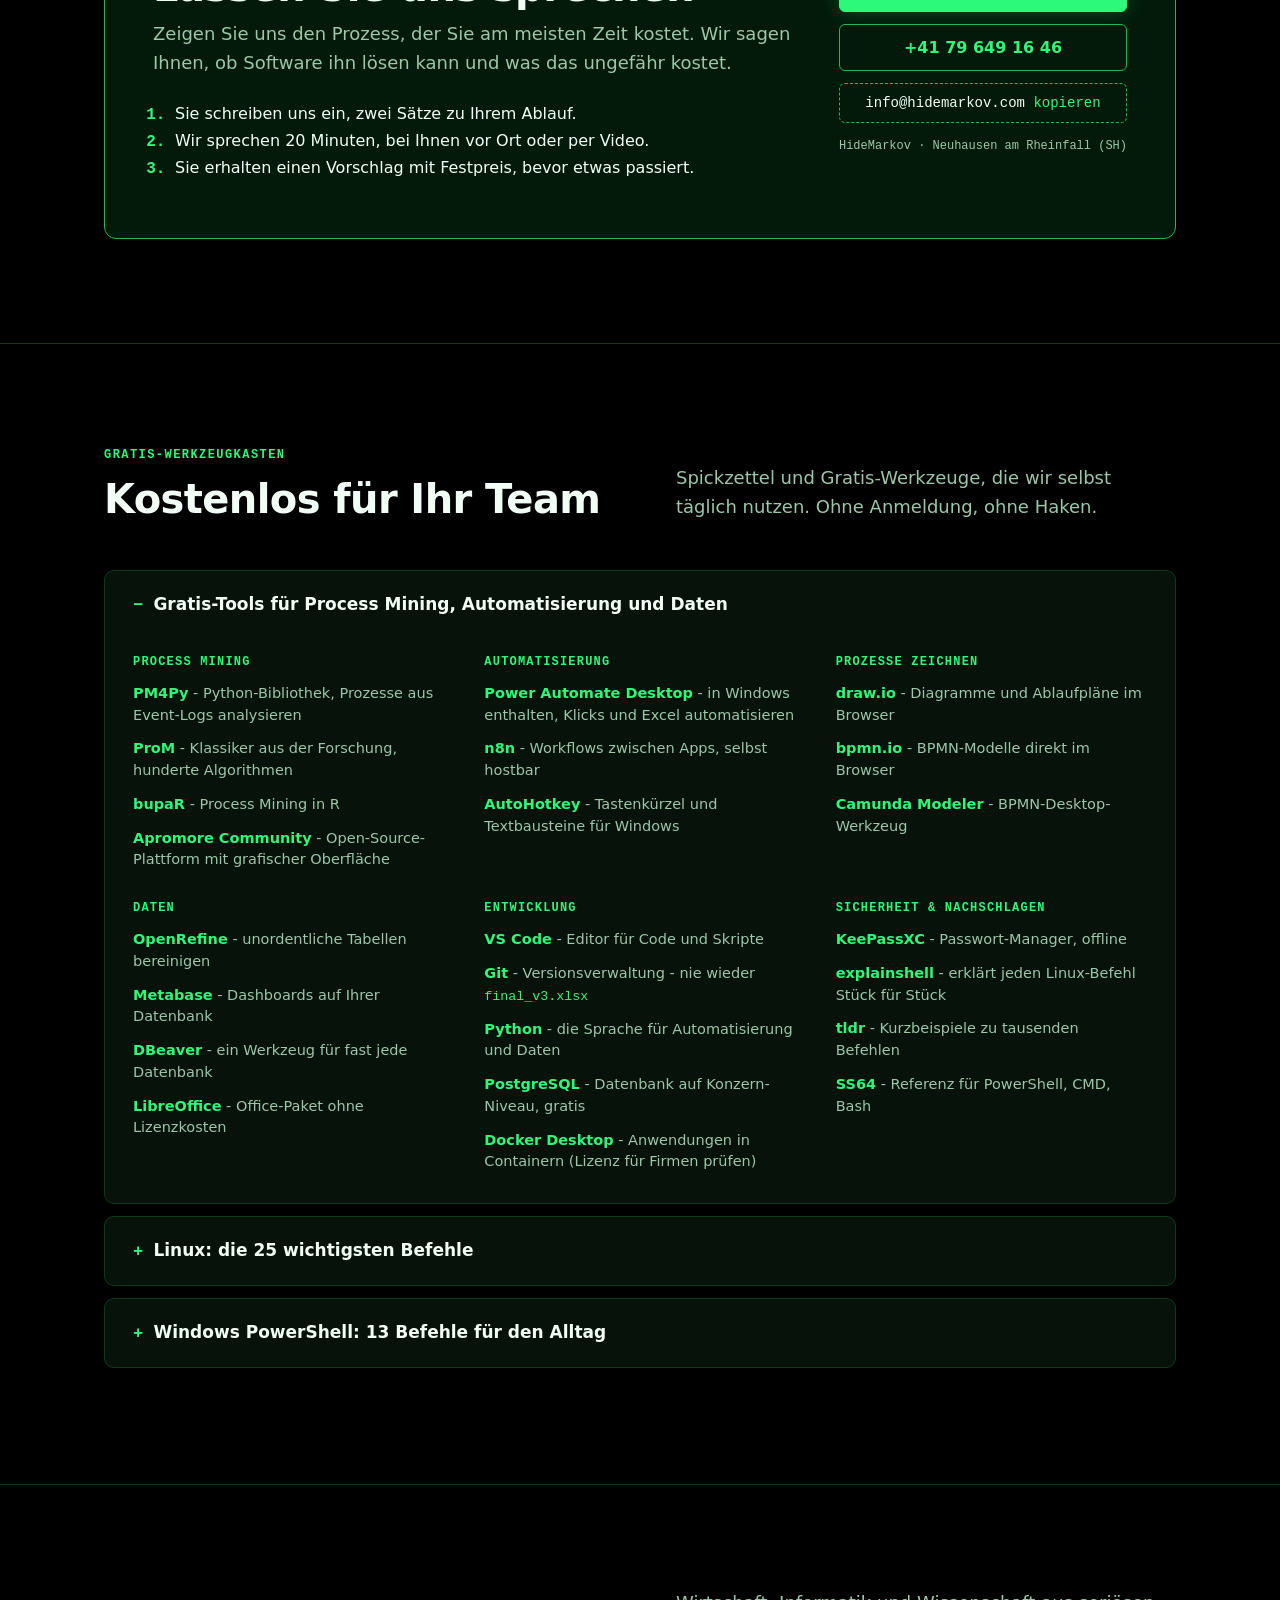
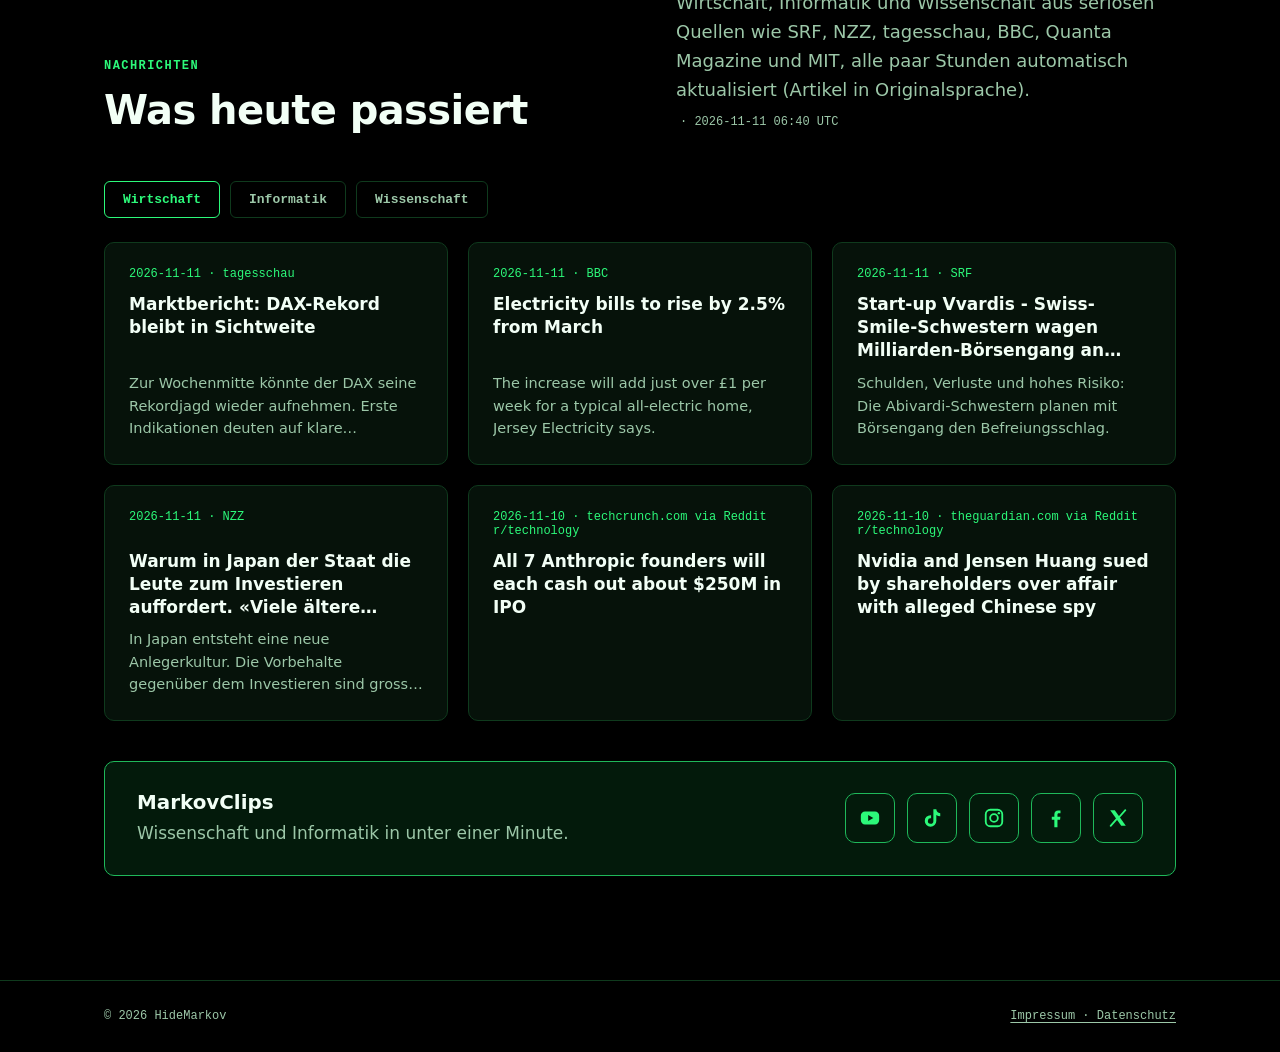
==== commit fb9d1181: "Rename Kaliber to Kalbrio (DE page, sitemap)" ====
--- a/index.html
+++ b/index.html
@@ -253,7 +253,7 @@
       <div class="navlinks" id="navlinks">
         <a href="#leistungen">Leistungen</a>
         <a href="#einstieg">Process-Mining-Check</a>
-        <a href="#kaliber">Kaliber</a>
+        <a href="#kalbrio">Kalbrio</a>
         <a href="#ueber-uns">Über uns</a>
         <a href="#werkzeuge">Tools &amp; News</a>
         <a href="#kontakt">Kontakt</a>
@@ -283,7 +283,7 @@
       </p>
       <div class="actions">
         <a class="btn" href="#kontakt">Erstgespräch vereinbaren</a>
-        <a class="btn ghost" href="#kaliber">Kaliber ansehen</a>
+        <a class="btn ghost" href="#kalbrio">Kalbrio ansehen</a>
       </div>
       </div>
       <div class="term" aria-hidden="true">
@@ -333,13 +333,13 @@
         <div class="card">
           <div class="tag">03</div>
           <h3>Anwendungsentwicklung</h3>
-          <p>Wo Standardsoftware nicht passt, bauen wir Ihre eigene Anwendung - Web, Datenbank, Schnittstellen. So wie Kaliber für den Gerüstbau.</p>
+          <p>Wo Standardsoftware nicht passt, bauen wir Ihre eigene Anwendung - Web, Datenbank, Schnittstellen. So wie Kalbrio für den Gerüstbau.</p>
         </div>
       </div>
       <div class="sub">So arbeiten wir</div>
       <div class="grid">
         <div class="card"><div class="tag">SOFTWARE</div><h3>Eigene Software statt Excel-Chaos</h3><p>Ihr Ablauf als Anwendung, die genau so rechnet wie Sie. Ohne Lizenzpaket, das Sie zur Hälfte nie nutzen.</p></div>
-        <div class="card"><div class="tag">DATEN</div><h3>Ihre Daten bleiben Ihre</h3><p>Eigene, abgeschottete Instanz. Process-Mining-Checks bearbeiten wir auf unserem eigenen Rechner in der Schweiz, Kaliber läuft auf Servern in Deutschland. Vollständiger Export jederzeit. Keine Abhängigkeit von einem Grosskonzern.</p></div>
+        <div class="card"><div class="tag">DATEN</div><h3>Ihre Daten bleiben Ihre</h3><p>Eigene, abgeschottete Instanz. Process-Mining-Checks bearbeiten wir auf unserem eigenen Rechner in der Schweiz, Kalbrio läuft auf Servern in Deutschland. Vollständiger Export jederzeit. Keine Abhängigkeit von einem Grosskonzern.</p></div>
         <div class="card"><div class="tag">TEMPO</div><h3>Schnell lauffähig, sauber übergeben</h3><p>Früh eine Version, die Sie selbst testen, danach wöchentliche Verbesserungen. Mit Handbüchern, damit Sie unabhängig bleiben.</p></div>
       </div>
     </div>
@@ -386,16 +386,16 @@
     </div>
   </section>
 
-  <section id="kaliber">
+  <section id="kalbrio">
     <div class="wrap feature">
       <div>
         <div class="kicker">Unser erstes Produkt</div>
-        <h2>Kaliber - Kalkulation für den Gerüstbau in Deutschland</h2>
+        <h2>Kalbrio - Kalkulation für den Gerüstbau in Deutschland</h2>
         <p class="lead">
-          HideMarkov begann mit einem echten Problem: Ein deutscher Gerüstbaubetrieb kalkulierte Ausschreibungen tagelang von Hand. Daraus wurde Kaliber - gebaut für die deutschen Standards GAEB und VHB und heute reif genug für weitere Gerüstbaufirmen in Deutschland.
+          HideMarkov begann mit einem echten Problem: Ein deutscher Gerüstbaubetrieb kalkulierte Ausschreibungen tagelang von Hand. Daraus wurde Kalbrio - gebaut für die deutschen Standards GAEB und VHB und heute reif genug für weitere Gerüstbaufirmen in Deutschland.
           
         </p>
-        <a class="btn" href="https://scheibler-beratung.de/kaliber" target="_blank" rel="noopener">Zu Kaliber →</a>
+        <a class="btn" href="https://scheibler-beratung.de/kaliber" target="_blank" rel="noopener">Zu Kalbrio →</a>
       </div>
       <ul class="check">
         <li>LV-Import aus GAEB (x83, x84, d83), PDF und Excel</li>
@@ -424,7 +424,7 @@
           <p>Ich habe HideMarkov gegründet, weil Klarheit über die eigenen Abläufe eine Chance zum Wachsen ist. Selbst Konzerne haben dort immer wieder Lücken. Ein KMU, das seine Prozesse kennt, nutzt diese Chance.</p>
           <p>Seit 2019 habe ich als IT-Prüfer die Prozesse von Banken, Versicherungen und Fluggesellschaften durchleuchtet. Meine Schwerpunkte waren die Berechnung erwarteter Kreditausfälle (ECL) bei Banken, Schlüsselkontrollen bei Versicherungen und hochautomatisierte Umsatzprozesse bei Fluggesellschaften. Dabei ging es immer um dieselben Fragen: wie Prozesse wirklich laufen, wo Fehler entstehen und wie automatisierte Kontrollen die Risiken absichern.</p>
           <p>Mein Fundament: eine Ausbildung bei Bayer Industry Services in Leverkusen, ein Studium der Wirtschaftschemie in Düsseldorf und zwei Fachpublikationen in der organischen Synthese (<a href="https://doi.org/10.1002/cctc.202001607" target="_blank" rel="noopener">ChemCatChem</a>, als Erstautor; <a href="https://doi.org/10.1002/ejoc.201900783" target="_blank" rel="noopener">European Journal of Organic Chemistry</a>). Daher meine Arbeitsweise: erst messen, dann verändern.</p>
-          <p>Für Ihren Betrieb heisst das: Unsere Software rekonstruiert einen Ihrer Abläufe aus Ihren Systemdaten. Sie sehen, wo Zeit verloren geht und was sich automatisieren lässt. Sie entscheiden selbst, was umgesetzt wird. Wie das in der Praxis aussieht, zeigt <a href="#kaliber">Kaliber</a>, unsere Kalkulationssoftware für Gerüstbaubetriebe.</p>
+          <p>Für Ihren Betrieb heisst das: Unsere Software rekonstruiert einen Ihrer Abläufe aus Ihren Systemdaten. Sie sehen, wo Zeit verloren geht und was sich automatisieren lässt. Sie entscheiden selbst, was umgesetzt wird. Wie das in der Praxis aussieht, zeigt <a href="#kalbrio">Kalbrio</a>, unsere Kalkulationssoftware für Gerüstbaubetriebe.</p>
           <p>Ein Ansprechpartner von der Analyse bis zur fertigen Lösung, ein Festpreis vor Arbeitsbeginn. Ich spreche Deutsch, Englisch und Polnisch.</p>
         </div>
       </div>
@@ -552,7 +552,7 @@
     </p>
     <h2 id="datenschutz">Datenschutz</h2>
     <p>
-      Ihre Firmendaten aus Projekten (Process-Mining-Check, Kaliber) bleiben in der Schweiz und in Deutschland. Diese Website ist davon getrennt und erhält keine Firmendaten. Für die Website gilt: Sie setzt keine Cookies und lädt keine externen Schriften. Das Mini-Spiel speichert Ihren Spielstand (freigeschaltete Level und Bestwerte) nur lokal in Ihrem Browser (localStorage); diese Angabe wird nicht an uns übertragen und lässt sich über die Browser-Einstellungen jederzeit löschen. Für eine anonyme Besucherstatistik nutzen wir Cloudflare Web Analytics (Cloudflare, Inc., USA; EU-US Data Privacy Framework). Dabei werden keine Cookies gesetzt, keine Nutzerprofile gebildet und keine Besucher über Websites hinweg verfolgt; erfasst werden nur zusammengefasste Angaben wie aufgerufene Seite, Herkunftsseite, Land, Browser und Gerätetyp. Beim Aufruf verarbeitet der Hosting-Anbieter technisch notwendige Daten (z. B. IP-Adresse, Zeitpunkt, aufgerufene Seite) in Server-Logs, um die Website auszuliefern und abzusichern. Wenn Sie uns per E-Mail kontaktieren, verwenden wir Ihre Angaben nur zur Bearbeitung Ihrer Anfrage. Verantwortlich ist die im Impressum genannte Stelle; dort können Sie Auskunft, Berichtigung oder Löschung verlangen.
+      Ihre Firmendaten aus Projekten (Process-Mining-Check, Kalbrio) bleiben in der Schweiz und in Deutschland. Diese Website ist davon getrennt und erhält keine Firmendaten. Für die Website gilt: Sie setzt keine Cookies und lädt keine externen Schriften. Das Mini-Spiel speichert Ihren Spielstand (freigeschaltete Level und Bestwerte) nur lokal in Ihrem Browser (localStorage); diese Angabe wird nicht an uns übertragen und lässt sich über die Browser-Einstellungen jederzeit löschen. Für eine anonyme Besucherstatistik nutzen wir Cloudflare Web Analytics (Cloudflare, Inc., USA; EU-US Data Privacy Framework). Dabei werden keine Cookies gesetzt, keine Nutzerprofile gebildet und keine Besucher über Websites hinweg verfolgt; erfasst werden nur zusammengefasste Angaben wie aufgerufene Seite, Herkunftsseite, Land, Browser und Gerätetyp. Beim Aufruf verarbeitet der Hosting-Anbieter technisch notwendige Daten (z. B. IP-Adresse, Zeitpunkt, aufgerufene Seite) in Server-Logs, um die Website auszuliefern und abzusichern. Wenn Sie uns per E-Mail kontaktieren, verwenden wir Ihre Angaben nur zur Bearbeitung Ihrer Anfrage. Verantwortlich ist die im Impressum genannte Stelle; dort können Sie Auskunft, Berichtigung oder Löschung verlangen.
       
       Hosting: GitHub Pages (GitHub, Inc., USA; EU-US Data Privacy Framework).
       
